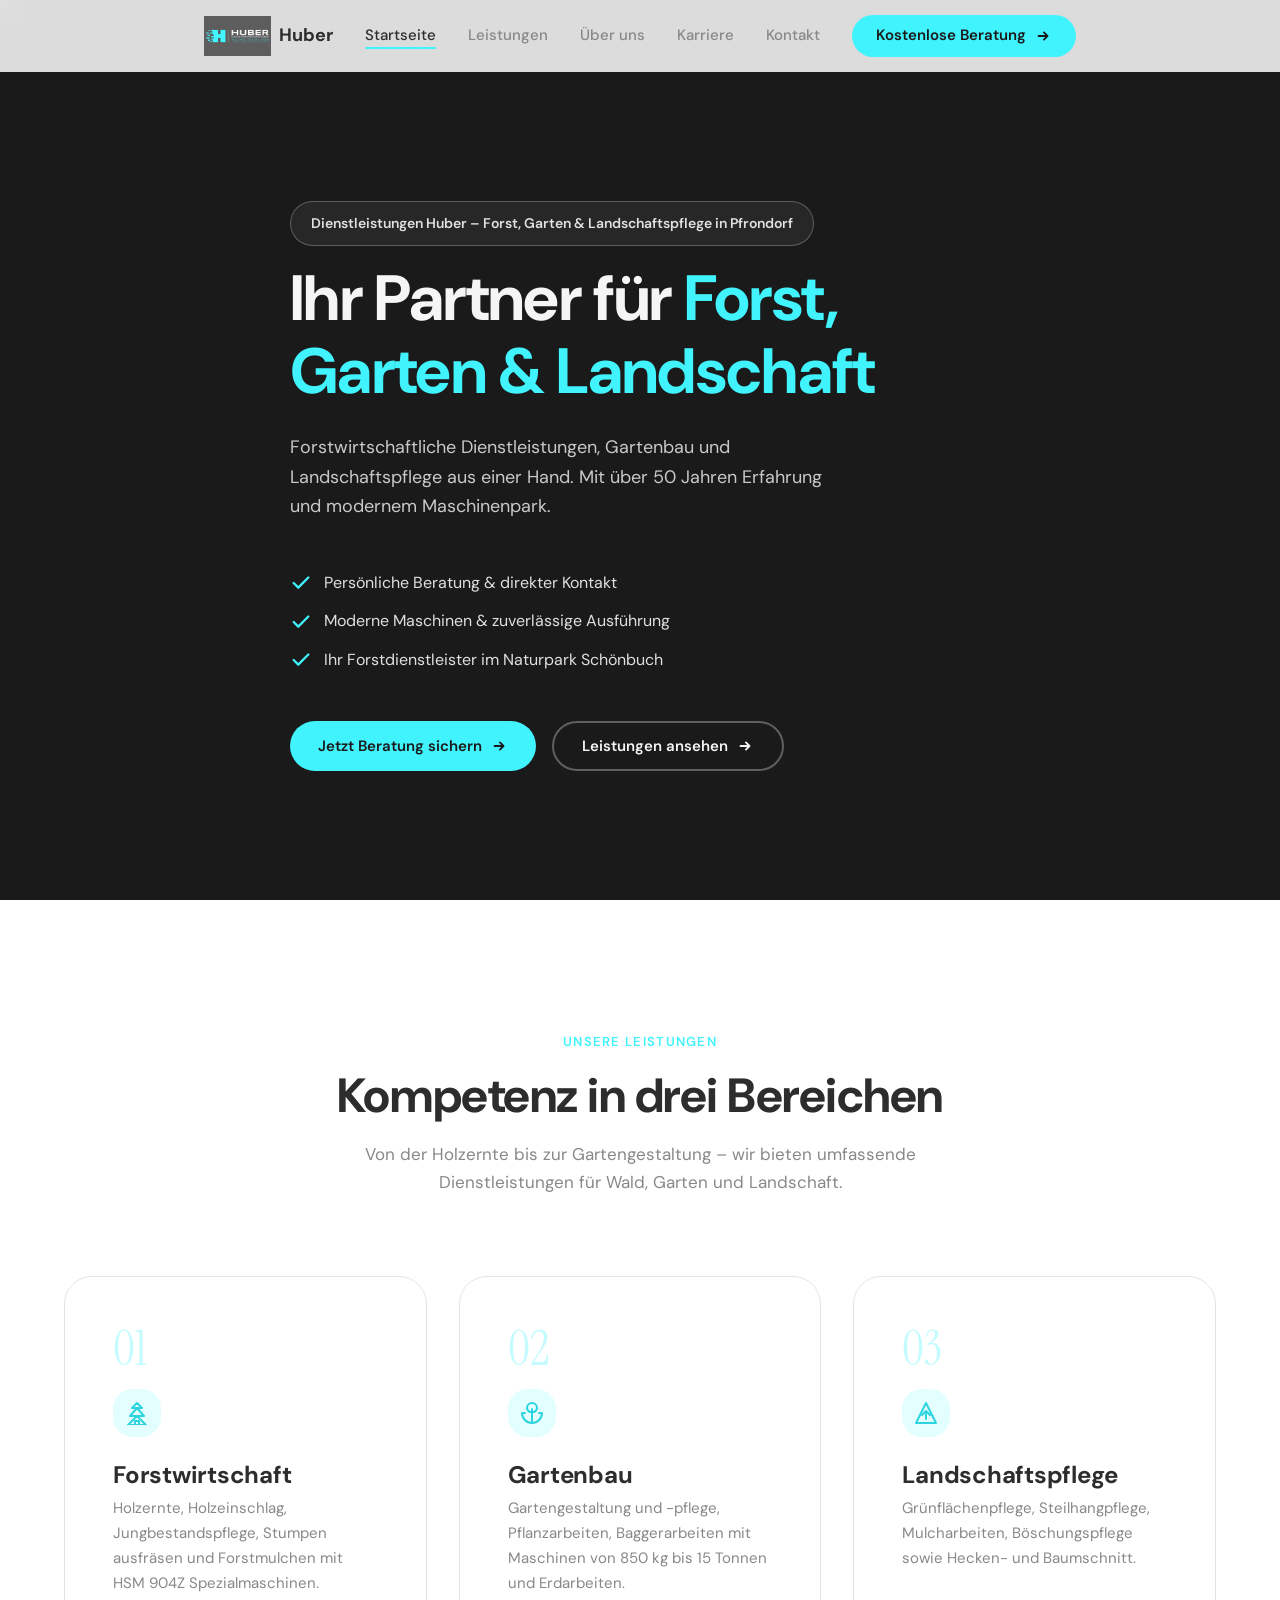
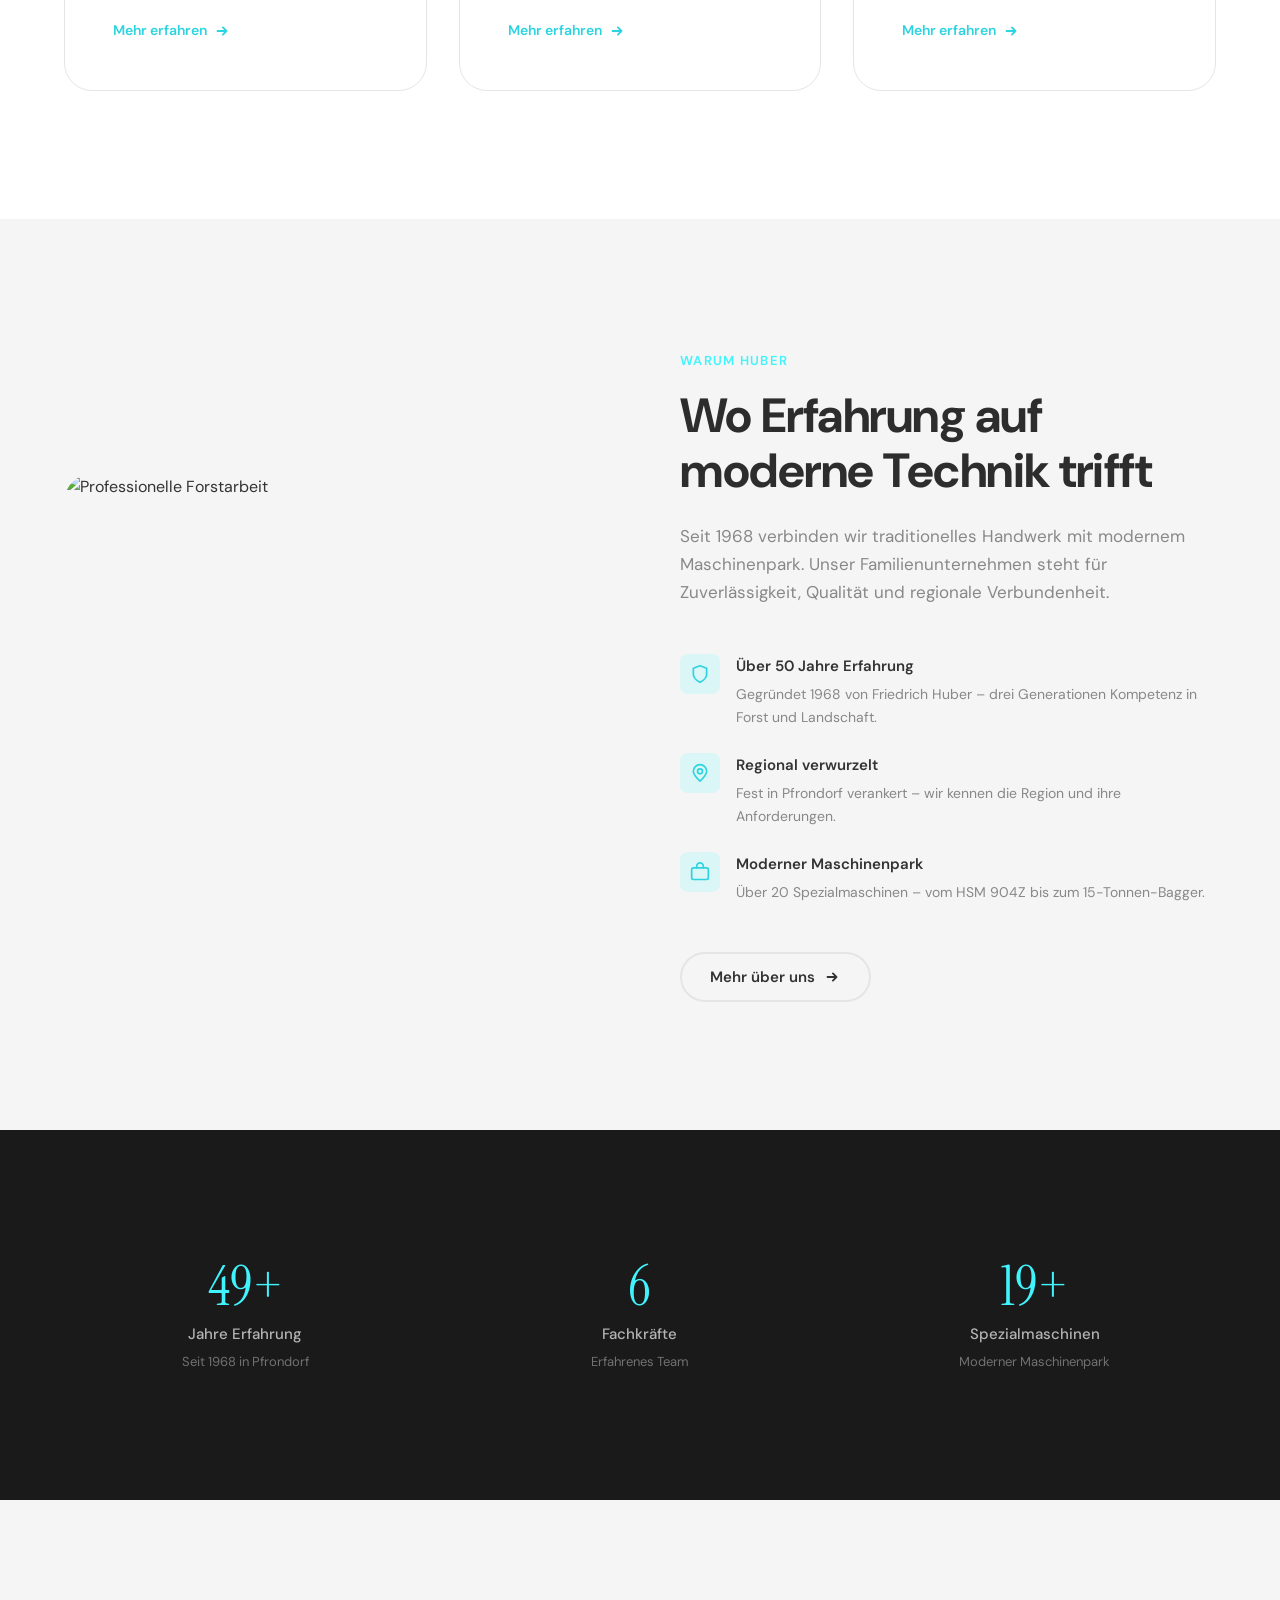
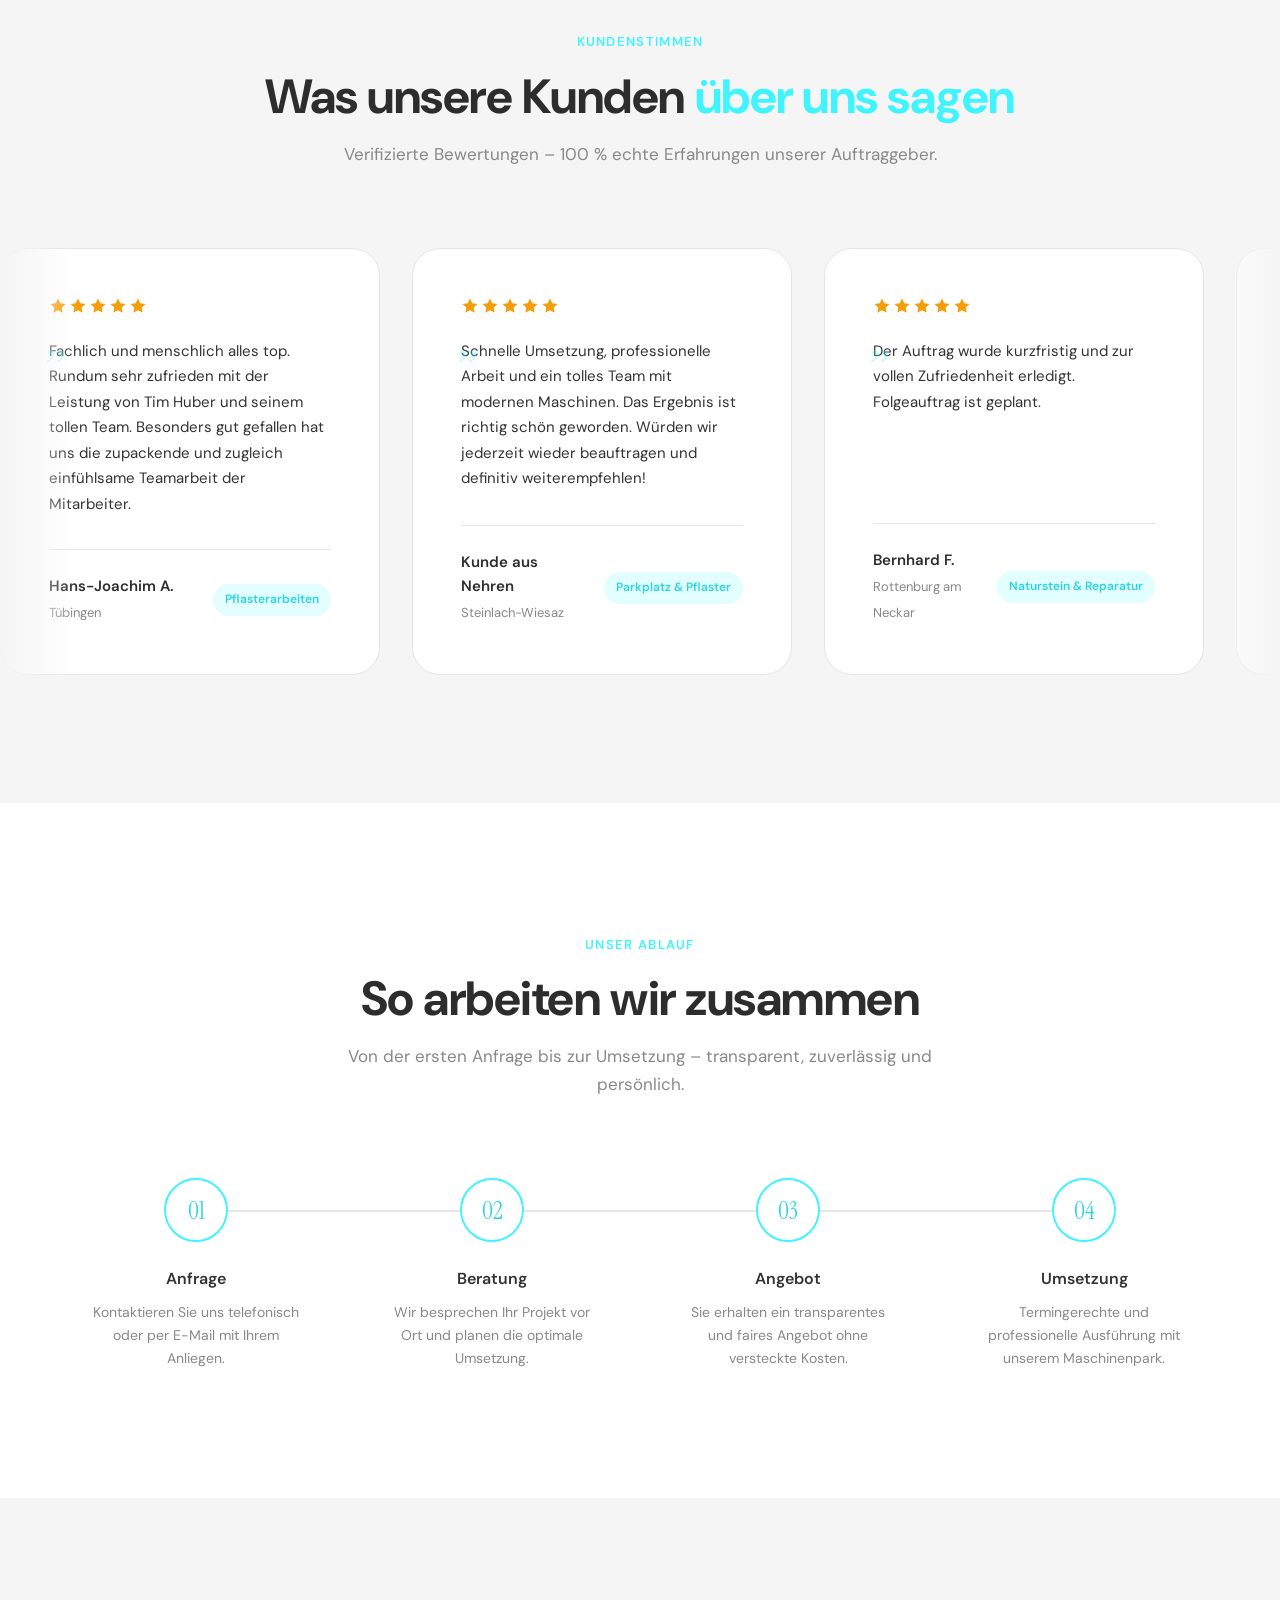
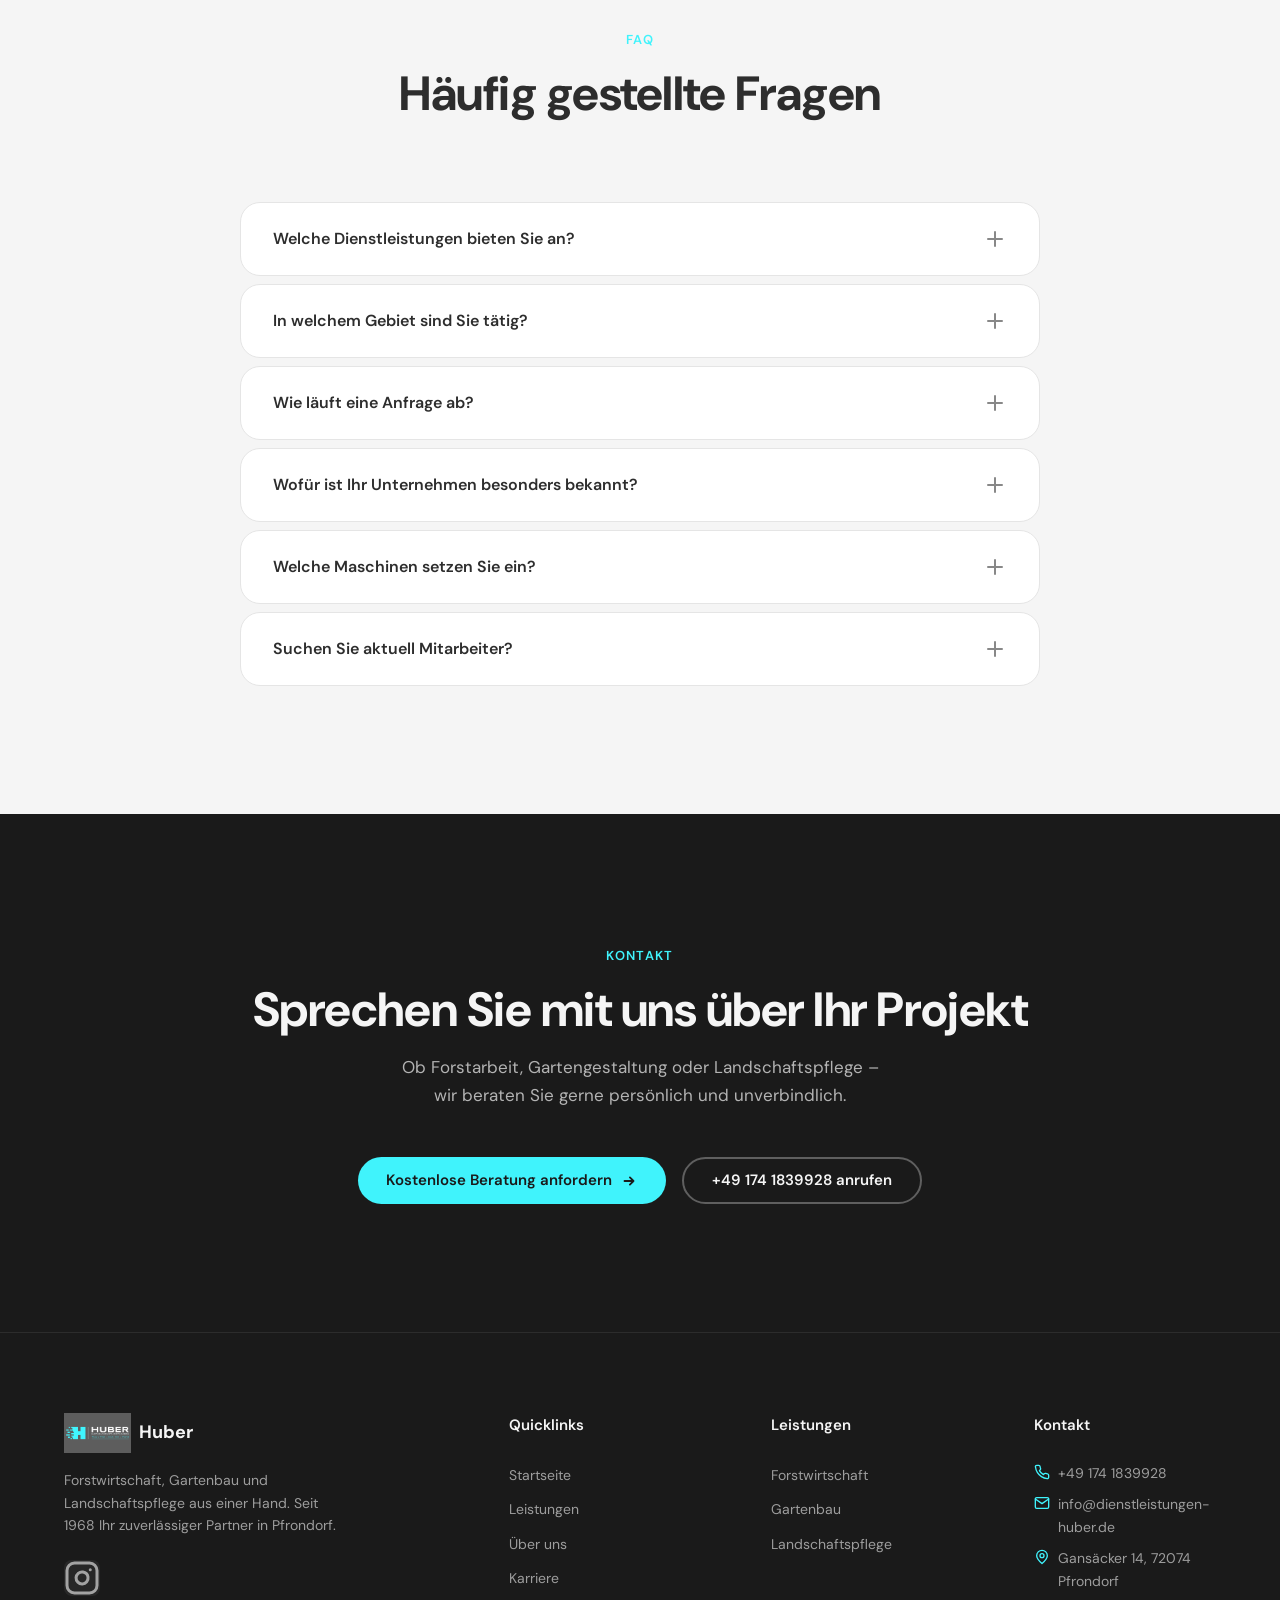
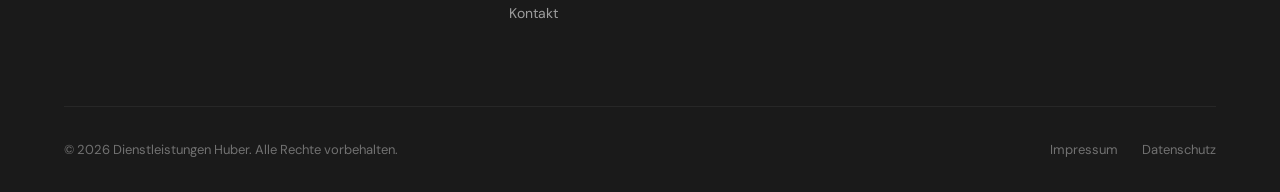
==== index.html @ 0c1611a6 "feat: complete Dienstleistungen Huber website Full website for forestry, gardening & landscaping com" ====
<!DOCTYPE html>
<html lang="de">
<head>
  <meta charset="UTF-8">
  <meta name="viewport" content="width=device-width, initial-scale=1.0">
  <title>Dienstleistungen Huber – Forst, Garten & Landschaftspflege seit 1968</title>
  <meta name="description" content="Ihr zuverlässiger Partner für forstwirtschaftliche Dienstleistungen, Gartenbau und Landschaftspflege in Pfrondorf. Über 50 Jahre Erfahrung, 20+ Maschinen, 7 Fachkräfte.">
  <meta property="og:title" content="Dienstleistungen Huber – Forst, Garten & Landschaft">
  <meta property="og:description" content="Forstwirtschaft, Gartenbau und Landschaftspflege aus einer Hand. Seit 1968 Ihr Partner in Pfrondorf.">
  <meta property="og:type" content="website">

  <!-- Fonts -->
  <link rel="preconnect" href="https://fonts.googleapis.com">
  <link rel="preconnect" href="https://fonts.gstatic.com" crossorigin>
  <link href="https://fonts.googleapis.com/css2?family=DM+Sans:ital,opsz,wght@0,9..40,400;0,9..40,500;0,9..40,600;0,9..40,700;1,9..40,400&family=Instrument+Serif:ital@0;1&display=swap" rel="stylesheet">

  <!-- Styles -->
  <link rel="stylesheet" href="css/style.css">
</head>
<body>

  <!-- ============================================
       NAVIGATION
       ============================================ -->
  <nav class="nav" id="nav">
    <div class="container nav__inner">
      <a href="index.html" class="nav__logo">
        <img src="images/logo.png" alt="Dienstleistungen Huber Logo">
        <span>Huber</span>
      </a>
      <ul class="nav__links" id="navLinks">
        <li><a href="index.html" class="active">Startseite</a></li>
        <li><a href="leistungen.html">Leistungen</a></li>
        <li><a href="ueber-uns.html">Über uns</a></li>
        <li><a href="karriere.html">Karriere</a></li>
        <li><a href="kontakt.html">Kontakt</a></li>
      </ul>
      <a href="kontakt.html" class="btn btn--primary nav__cta">
        Kostenlose Beratung
        <svg class="arrow-icon" viewBox="0 0 20 20" fill="none" stroke="currentColor" stroke-width="2" stroke-linecap="round" stroke-linejoin="round"><path d="M5 10h10M11 6l4 4-4 4"/></svg>
      </a>
      <button class="nav__hamburger" id="hamburger" aria-label="Menü öffnen">
        <span></span><span></span><span></span>
      </button>
    </div>
  </nav>

  <!-- ============================================
       HERO
       ============================================ -->
  <section class="hero">
    <div class="hero__bg">
      <img src="https://images.unsplash.com/photo-1605379399642-870262d3d051?w=1920&q=80" alt="Forstwirtschaft Maschinen im Einsatz">
    </div>
    <div class="hero__overlay"></div>
    <div class="container hero__inner">
      <span class="section-label">Dienstleistungen Huber – Forst, Garten & Landschaftspflege in Pfrondorf</span>
      <h1>Ihr Partner für <span class="accent-text">Forst, Garten &amp; Landschaft</span></h1>
      <p class="hero__subtitle">Forstwirtschaftliche Dienstleistungen, Gartenbau und Landschaftspflege aus einer Hand. Mit über 50 Jahren Erfahrung und modernem Maschinenpark.</p>

      <div class="hero__usps">
        <div class="hero__usp">
          <svg viewBox="0 0 24 24" fill="none" stroke="currentColor" stroke-width="2.5" stroke-linecap="round" stroke-linejoin="round"><path d="M20 6L9 17l-5-5"/></svg>
          <span>Persönliche Beratung & direkter Kontakt</span>
        </div>
        <div class="hero__usp">
          <svg viewBox="0 0 24 24" fill="none" stroke="currentColor" stroke-width="2.5" stroke-linecap="round" stroke-linejoin="round"><path d="M20 6L9 17l-5-5"/></svg>
          <span>Moderne Maschinen & zuverlässige Ausführung</span>
        </div>
        <div class="hero__usp">
          <svg viewBox="0 0 24 24" fill="none" stroke="currentColor" stroke-width="2.5" stroke-linecap="round" stroke-linejoin="round"><path d="M20 6L9 17l-5-5"/></svg>
          <span>Ihr Forstdienstleister im Naturpark Schönbuch</span>
        </div>
      </div>

      <div class="hero__ctas">
        <a href="kontakt.html" class="btn btn--primary">
          Jetzt Beratung sichern
          <svg class="arrow-icon" viewBox="0 0 20 20" fill="none" stroke="currentColor" stroke-width="2" stroke-linecap="round" stroke-linejoin="round"><path d="M5 10h10M11 6l4 4-4 4"/></svg>
        </a>
        <a href="leistungen.html" class="btn btn--outline-light">
          Leistungen ansehen
          <svg class="arrow-icon" viewBox="0 0 20 20" fill="none" stroke="currentColor" stroke-width="2" stroke-linecap="round" stroke-linejoin="round"><path d="M5 10h10M11 6l4 4-4 4"/></svg>
        </a>
      </div>
    </div>
  </section>

  <!-- ============================================
       LEISTUNGEN ÜBERSICHT
       ============================================ -->
  <section class="services" id="leistungen">
    <div class="container">
      <div class="services__header reveal">
        <span class="section-label">Unsere Leistungen</span>
        <h2>Kompetenz in drei Bereichen</h2>
        <p>Von der Holzernte bis zur Gartengestaltung – wir bieten umfassende Dienstleistungen für Wald, Garten und Landschaft.</p>
      </div>
      <div class="services__grid">

        <a href="leistungen.html#forstwirtschaft" class="service-card reveal reveal-delay-1">
          <span class="service-card__number">01</span>
          <div class="service-card__icon">
            <svg viewBox="0 0 24 24" fill="none" stroke="currentColor" stroke-width="2" stroke-linecap="round" stroke-linejoin="round"><path d="M12 2L7 7h10L12 2z"/><path d="M12 7L5 15h14L12 7z"/><path d="M12 15L3 24h18L12 15z"/><rect x="10" y="20" width="4" height="4"/></svg>
          </div>
          <h3>Forstwirtschaft</h3>
          <p>Holzernte, Holzeinschlag, Jungbestandspflege, Stumpen ausfräsen und Forstmulchen mit HSM 904Z Spezialmaschinen.</p>
          <span class="service-card__link">
            Mehr erfahren
            <svg class="arrow-icon" viewBox="0 0 20 20" fill="none" stroke="currentColor" stroke-width="2" stroke-linecap="round" stroke-linejoin="round"><path d="M5 10h10M11 6l4 4-4 4"/></svg>
          </span>
        </a>

        <a href="leistungen.html#gartenbau" class="service-card reveal reveal-delay-2">
          <span class="service-card__number">02</span>
          <div class="service-card__icon">
            <svg viewBox="0 0 24 24" fill="none" stroke="currentColor" stroke-width="2" stroke-linecap="round" stroke-linejoin="round"><path d="M12 22V8"/><path d="M5 12H2a10 10 0 0 0 20 0h-3"/><path d="M12 2a5 5 0 0 0-5 5c0 2 1 3 3 4h4c2-1 3-2 3-4a5 5 0 0 0-5-5z"/></svg>
          </div>
          <h3>Gartenbau</h3>
          <p>Gartengestaltung und -pflege, Pflanzarbeiten, Baggerarbeiten mit Maschinen von 850 kg bis 15 Tonnen und Erdarbeiten.</p>
          <span class="service-card__link">
            Mehr erfahren
            <svg class="arrow-icon" viewBox="0 0 20 20" fill="none" stroke="currentColor" stroke-width="2" stroke-linecap="round" stroke-linejoin="round"><path d="M5 10h10M11 6l4 4-4 4"/></svg>
          </span>
        </a>

        <a href="leistungen.html#landschaftspflege" class="service-card reveal reveal-delay-3">
          <span class="service-card__number">03</span>
          <div class="service-card__icon">
            <svg viewBox="0 0 24 24" fill="none" stroke="currentColor" stroke-width="2" stroke-linecap="round" stroke-linejoin="round"><path d="M2 22L12 2l10 20H2z"/><path d="M12 18v-6"/><path d="M8 14l4-4 4 4"/></svg>
          </div>
          <h3>Landschaftspflege</h3>
          <p>Grünflächenpflege, Steilhangpflege, Mulcharbeiten, Böschungspflege sowie Hecken- und Baumschnitt.</p>
          <span class="service-card__link">
            Mehr erfahren
            <svg class="arrow-icon" viewBox="0 0 20 20" fill="none" stroke="currentColor" stroke-width="2" stroke-linecap="round" stroke-linejoin="round"><path d="M5 10h10M11 6l4 4-4 4"/></svg>
          </span>
        </a>

      </div>
    </div>
  </section>

  <!-- ============================================
       WARUM HUBER
       ============================================ -->
  <section class="why-huber">
    <div class="container why-huber__inner">
      <div class="why-huber__image reveal">
        <img src="https://images.unsplash.com/photo-1558618666-fcd25c85f82e?w=800&q=80" alt="Professionelle Forstarbeit">
      </div>
      <div class="why-huber__content reveal reveal-delay-1">
        <span class="section-label">Warum Huber</span>
        <h2>Wo Erfahrung auf moderne Technik trifft</h2>
        <p>Seit 1968 verbinden wir traditionelles Handwerk mit modernem Maschinenpark. Unser Familienunternehmen steht für Zuverlässigkeit, Qualität und regionale Verbundenheit.</p>

        <div class="why-huber__usps">
          <div class="usp-item">
            <div class="usp-item__icon">
              <svg viewBox="0 0 24 24" fill="none" stroke="currentColor" stroke-width="2" stroke-linecap="round" stroke-linejoin="round"><path d="M12 22s8-4 8-10V5l-8-3-8 3v7c0 6 8 10 8 10z"/></svg>
            </div>
            <div>
              <h4>Über 50 Jahre Erfahrung</h4>
              <p>Gegründet 1968 von Friedrich Huber – drei Generationen Kompetenz in Forst und Landschaft.</p>
            </div>
          </div>
          <div class="usp-item">
            <div class="usp-item__icon">
              <svg viewBox="0 0 24 24" fill="none" stroke="currentColor" stroke-width="2" stroke-linecap="round" stroke-linejoin="round"><circle cx="12" cy="10" r="3"/><path d="M12 21.7C17.3 17 20 13 20 10a8 8 0 1 0-16 0c0 3 2.7 7 8 11.7z"/></svg>
            </div>
            <div>
              <h4>Regional verwurzelt</h4>
              <p>Fest in Pfrondorf verankert – wir kennen die Region und ihre Anforderungen.</p>
            </div>
          </div>
          <div class="usp-item">
            <div class="usp-item__icon">
              <svg viewBox="0 0 24 24" fill="none" stroke="currentColor" stroke-width="2" stroke-linecap="round" stroke-linejoin="round"><rect x="2" y="7" width="20" height="14" rx="2"/><path d="M16 7V5a4 4 0 0 0-8 0v2"/></svg>
            </div>
            <div>
              <h4>Moderner Maschinenpark</h4>
              <p>Über 20 Spezialmaschinen – vom HSM 904Z bis zum 15-Tonnen-Bagger.</p>
            </div>
          </div>
        </div>

        <a href="ueber-uns.html" class="btn btn--outline">
          Mehr über uns
          <svg class="arrow-icon" viewBox="0 0 20 20" fill="none" stroke="currentColor" stroke-width="2" stroke-linecap="round" stroke-linejoin="round"><path d="M5 10h10M11 6l4 4-4 4"/></svg>
        </a>
      </div>
    </div>
  </section>

  <!-- ============================================
       ZAHLEN & FAKTEN
       ============================================ -->
  <section class="stats">
    <div class="container stats__inner">
      <div class="stat reveal">
        <div class="stat__number"><span data-target="50">0</span>+</div>
        <div class="stat__label">Jahre Erfahrung</div>
        <div class="stat__sublabel">Seit 1968 in Pfrondorf</div>
      </div>
      <div class="stat reveal reveal-delay-1">
        <div class="stat__number"><span data-target="7">0</span></div>
        <div class="stat__label">Fachkräfte</div>
        <div class="stat__sublabel">Erfahrenes Team</div>
      </div>
      <div class="stat reveal reveal-delay-2">
        <div class="stat__number"><span data-target="20">0</span>+</div>
        <div class="stat__label">Spezialmaschinen</div>
        <div class="stat__sublabel">Moderner Maschinenpark</div>
      </div>
    </div>
  </section>

  <!-- ============================================
       KUNDENSTIMMEN
       ============================================ -->
  <section class="testimonials" id="kundenstimmen">
    <div class="container">
      <div class="testimonials__header reveal">
        <span class="section-label">Kundenstimmen</span>
        <h2>Was unsere Kunden <span class="accent-text">über uns sagen</span></h2>
        <p>Verifizierte Bewertungen – 100 % echte Erfahrungen unserer Auftraggeber.</p>
      </div>
    </div>

    <div class="testimonials__slider">
      <div class="testimonials__track">
        <!-- === Original 5 Karten === -->
        <div class="testimonial-card">
          <div class="testimonial-card__stars">
            <svg viewBox="0 0 24 24" fill="currentColor"><path d="M12 2l3.09 6.26L22 9.27l-5 4.87 1.18 6.88L12 17.77l-6.18 3.25L7 14.14 2 9.27l6.91-1.01L12 2z"/></svg>
            <svg viewBox="0 0 24 24" fill="currentColor"><path d="M12 2l3.09 6.26L22 9.27l-5 4.87 1.18 6.88L12 17.77l-6.18 3.25L7 14.14 2 9.27l6.91-1.01L12 2z"/></svg>
            <svg viewBox="0 0 24 24" fill="currentColor"><path d="M12 2l3.09 6.26L22 9.27l-5 4.87 1.18 6.88L12 17.77l-6.18 3.25L7 14.14 2 9.27l6.91-1.01L12 2z"/></svg>
            <svg viewBox="0 0 24 24" fill="currentColor"><path d="M12 2l3.09 6.26L22 9.27l-5 4.87 1.18 6.88L12 17.77l-6.18 3.25L7 14.14 2 9.27l6.91-1.01L12 2z"/></svg>
            <svg viewBox="0 0 24 24" fill="currentColor"><path d="M12 2l3.09 6.26L22 9.27l-5 4.87 1.18 6.88L12 17.77l-6.18 3.25L7 14.14 2 9.27l6.91-1.01L12 2z"/></svg>
          </div>
          <p class="testimonial-card__text">Fachlich und menschlich alles top. Rundum sehr zufrieden mit der Leistung von Tim Huber und seinem tollen Team. Besonders gut gefallen hat uns die zupackende und zugleich einfühlsame Teamarbeit der Mitarbeiter.</p>
          <div class="testimonial-card__footer">
            <div class="testimonial-card__author">
              <span class="testimonial-card__name">Hans-Joachim A.</span>
              <span class="testimonial-card__location">Tübingen</span>
            </div>
            <span class="testimonial-card__category">Pflasterarbeiten</span>
          </div>
        </div>

        <div class="testimonial-card">
          <div class="testimonial-card__stars">
            <svg viewBox="0 0 24 24" fill="currentColor"><path d="M12 2l3.09 6.26L22 9.27l-5 4.87 1.18 6.88L12 17.77l-6.18 3.25L7 14.14 2 9.27l6.91-1.01L12 2z"/></svg>
            <svg viewBox="0 0 24 24" fill="currentColor"><path d="M12 2l3.09 6.26L22 9.27l-5 4.87 1.18 6.88L12 17.77l-6.18 3.25L7 14.14 2 9.27l6.91-1.01L12 2z"/></svg>
            <svg viewBox="0 0 24 24" fill="currentColor"><path d="M12 2l3.09 6.26L22 9.27l-5 4.87 1.18 6.88L12 17.77l-6.18 3.25L7 14.14 2 9.27l6.91-1.01L12 2z"/></svg>
            <svg viewBox="0 0 24 24" fill="currentColor"><path d="M12 2l3.09 6.26L22 9.27l-5 4.87 1.18 6.88L12 17.77l-6.18 3.25L7 14.14 2 9.27l6.91-1.01L12 2z"/></svg>
            <svg viewBox="0 0 24 24" fill="currentColor"><path d="M12 2l3.09 6.26L22 9.27l-5 4.87 1.18 6.88L12 17.77l-6.18 3.25L7 14.14 2 9.27l6.91-1.01L12 2z"/></svg>
          </div>
          <p class="testimonial-card__text">Schnelle Umsetzung, professionelle Arbeit und ein tolles Team mit modernen Maschinen. Das Ergebnis ist richtig schön geworden. Würden wir jederzeit wieder beauftragen und definitiv weiterempfehlen!</p>
          <div class="testimonial-card__footer">
            <div class="testimonial-card__author">
              <span class="testimonial-card__name">Kunde aus Nehren</span>
              <span class="testimonial-card__location">Steinlach-Wiesaz</span>
            </div>
            <span class="testimonial-card__category">Parkplatz & Pflaster</span>
          </div>
        </div>

        <div class="testimonial-card">
          <div class="testimonial-card__stars">
            <svg viewBox="0 0 24 24" fill="currentColor"><path d="M12 2l3.09 6.26L22 9.27l-5 4.87 1.18 6.88L12 17.77l-6.18 3.25L7 14.14 2 9.27l6.91-1.01L12 2z"/></svg>
            <svg viewBox="0 0 24 24" fill="currentColor"><path d="M12 2l3.09 6.26L22 9.27l-5 4.87 1.18 6.88L12 17.77l-6.18 3.25L7 14.14 2 9.27l6.91-1.01L12 2z"/></svg>
            <svg viewBox="0 0 24 24" fill="currentColor"><path d="M12 2l3.09 6.26L22 9.27l-5 4.87 1.18 6.88L12 17.77l-6.18 3.25L7 14.14 2 9.27l6.91-1.01L12 2z"/></svg>
            <svg viewBox="0 0 24 24" fill="currentColor"><path d="M12 2l3.09 6.26L22 9.27l-5 4.87 1.18 6.88L12 17.77l-6.18 3.25L7 14.14 2 9.27l6.91-1.01L12 2z"/></svg>
            <svg viewBox="0 0 24 24" fill="currentColor"><path d="M12 2l3.09 6.26L22 9.27l-5 4.87 1.18 6.88L12 17.77l-6.18 3.25L7 14.14 2 9.27l6.91-1.01L12 2z"/></svg>
          </div>
          <p class="testimonial-card__text">Der Auftrag wurde kurzfristig und zur vollen Zufriedenheit erledigt. Folgeauftrag ist geplant.</p>
          <div class="testimonial-card__footer">
            <div class="testimonial-card__author">
              <span class="testimonial-card__name">Bernhard F.</span>
              <span class="testimonial-card__location">Rottenburg am Neckar</span>
            </div>
            <span class="testimonial-card__category">Naturstein & Reparatur</span>
          </div>
        </div>

        <div class="testimonial-card">
          <div class="testimonial-card__stars">
            <svg viewBox="0 0 24 24" fill="currentColor"><path d="M12 2l3.09 6.26L22 9.27l-5 4.87 1.18 6.88L12 17.77l-6.18 3.25L7 14.14 2 9.27l6.91-1.01L12 2z"/></svg>
            <svg viewBox="0 0 24 24" fill="currentColor"><path d="M12 2l3.09 6.26L22 9.27l-5 4.87 1.18 6.88L12 17.77l-6.18 3.25L7 14.14 2 9.27l6.91-1.01L12 2z"/></svg>
            <svg viewBox="0 0 24 24" fill="currentColor"><path d="M12 2l3.09 6.26L22 9.27l-5 4.87 1.18 6.88L12 17.77l-6.18 3.25L7 14.14 2 9.27l6.91-1.01L12 2z"/></svg>
            <svg viewBox="0 0 24 24" fill="currentColor"><path d="M12 2l3.09 6.26L22 9.27l-5 4.87 1.18 6.88L12 17.77l-6.18 3.25L7 14.14 2 9.27l6.91-1.01L12 2z"/></svg>
            <svg viewBox="0 0 24 24" fill="currentColor"><path d="M12 2l3.09 6.26L22 9.27l-5 4.87 1.18 6.88L12 17.77l-6.18 3.25L7 14.14 2 9.27l6.91-1.01L12 2z"/></svg>
          </div>
          <p class="testimonial-card__text">Die Arbeiten wurden sehr schnell, äußerst präzise und sauber ausgeführt. Preislich war die Firma Huber deutlich günstiger als die Konkurrenz. Ich kann die Firma Huber uneingeschränkt weiterempfehlen.</p>
          <div class="testimonial-card__footer">
            <div class="testimonial-card__author">
              <span class="testimonial-card__name">Bosko U.-P.</span>
              <span class="testimonial-card__location">Mössingen</span>
            </div>
            <span class="testimonial-card__category">Pflastern 170 m²</span>
          </div>
        </div>

        <div class="testimonial-card">
          <div class="testimonial-card__stars">
            <svg viewBox="0 0 24 24" fill="currentColor"><path d="M12 2l3.09 6.26L22 9.27l-5 4.87 1.18 6.88L12 17.77l-6.18 3.25L7 14.14 2 9.27l6.91-1.01L12 2z"/></svg>
            <svg viewBox="0 0 24 24" fill="currentColor"><path d="M12 2l3.09 6.26L22 9.27l-5 4.87 1.18 6.88L12 17.77l-6.18 3.25L7 14.14 2 9.27l6.91-1.01L12 2z"/></svg>
            <svg viewBox="0 0 24 24" fill="currentColor"><path d="M12 2l3.09 6.26L22 9.27l-5 4.87 1.18 6.88L12 17.77l-6.18 3.25L7 14.14 2 9.27l6.91-1.01L12 2z"/></svg>
            <svg viewBox="0 0 24 24" fill="currentColor"><path d="M12 2l3.09 6.26L22 9.27l-5 4.87 1.18 6.88L12 17.77l-6.18 3.25L7 14.14 2 9.27l6.91-1.01L12 2z"/></svg>
            <svg viewBox="0 0 24 24" fill="currentColor"><path d="M12 2l3.09 6.26L22 9.27l-5 4.87 1.18 6.88L12 17.77l-6.18 3.25L7 14.14 2 9.27l6.91-1.01L12 2z"/></svg>
          </div>
          <p class="testimonial-card__text">Perfekte, fachgerechte Ausführung der Baumaßnahme. Prompte Angebotserstellung und schnelle Erledigung. Unbedingt weiter zu empfehlen!</p>
          <div class="testimonial-card__footer">
            <div class="testimonial-card__author">
              <span class="testimonial-card__name">Dr. Thilo S.</span>
              <span class="testimonial-card__location">Tübingen</span>
            </div>
            <span class="testimonial-card__category">Erdarbeiten</span>
          </div>
        </div>

        <!-- === Duplikat für nahtlose Endlosschleife === -->
        <div class="testimonial-card" aria-hidden="true">
          <div class="testimonial-card__stars">
            <svg viewBox="0 0 24 24" fill="currentColor"><path d="M12 2l3.09 6.26L22 9.27l-5 4.87 1.18 6.88L12 17.77l-6.18 3.25L7 14.14 2 9.27l6.91-1.01L12 2z"/></svg>
            <svg viewBox="0 0 24 24" fill="currentColor"><path d="M12 2l3.09 6.26L22 9.27l-5 4.87 1.18 6.88L12 17.77l-6.18 3.25L7 14.14 2 9.27l6.91-1.01L12 2z"/></svg>
            <svg viewBox="0 0 24 24" fill="currentColor"><path d="M12 2l3.09 6.26L22 9.27l-5 4.87 1.18 6.88L12 17.77l-6.18 3.25L7 14.14 2 9.27l6.91-1.01L12 2z"/></svg>
            <svg viewBox="0 0 24 24" fill="currentColor"><path d="M12 2l3.09 6.26L22 9.27l-5 4.87 1.18 6.88L12 17.77l-6.18 3.25L7 14.14 2 9.27l6.91-1.01L12 2z"/></svg>
            <svg viewBox="0 0 24 24" fill="currentColor"><path d="M12 2l3.09 6.26L22 9.27l-5 4.87 1.18 6.88L12 17.77l-6.18 3.25L7 14.14 2 9.27l6.91-1.01L12 2z"/></svg>
          </div>
          <p class="testimonial-card__text">Fachlich und menschlich alles top. Rundum sehr zufrieden mit der Leistung von Tim Huber und seinem tollen Team. Besonders gut gefallen hat uns die zupackende und zugleich einfühlsame Teamarbeit der Mitarbeiter.</p>
          <div class="testimonial-card__footer">
            <div class="testimonial-card__author">
              <span class="testimonial-card__name">Hans-Joachim A.</span>
              <span class="testimonial-card__location">Tübingen</span>
            </div>
            <span class="testimonial-card__category">Pflasterarbeiten</span>
          </div>
        </div>

        <div class="testimonial-card" aria-hidden="true">
          <div class="testimonial-card__stars">
            <svg viewBox="0 0 24 24" fill="currentColor"><path d="M12 2l3.09 6.26L22 9.27l-5 4.87 1.18 6.88L12 17.77l-6.18 3.25L7 14.14 2 9.27l6.91-1.01L12 2z"/></svg>
            <svg viewBox="0 0 24 24" fill="currentColor"><path d="M12 2l3.09 6.26L22 9.27l-5 4.87 1.18 6.88L12 17.77l-6.18 3.25L7 14.14 2 9.27l6.91-1.01L12 2z"/></svg>
            <svg viewBox="0 0 24 24" fill="currentColor"><path d="M12 2l3.09 6.26L22 9.27l-5 4.87 1.18 6.88L12 17.77l-6.18 3.25L7 14.14 2 9.27l6.91-1.01L12 2z"/></svg>
            <svg viewBox="0 0 24 24" fill="currentColor"><path d="M12 2l3.09 6.26L22 9.27l-5 4.87 1.18 6.88L12 17.77l-6.18 3.25L7 14.14 2 9.27l6.91-1.01L12 2z"/></svg>
            <svg viewBox="0 0 24 24" fill="currentColor"><path d="M12 2l3.09 6.26L22 9.27l-5 4.87 1.18 6.88L12 17.77l-6.18 3.25L7 14.14 2 9.27l6.91-1.01L12 2z"/></svg>
          </div>
          <p class="testimonial-card__text">Schnelle Umsetzung, professionelle Arbeit und ein tolles Team mit modernen Maschinen. Das Ergebnis ist richtig schön geworden. Würden wir jederzeit wieder beauftragen und definitiv weiterempfehlen!</p>
          <div class="testimonial-card__footer">
            <div class="testimonial-card__author">
              <span class="testimonial-card__name">Kunde aus Nehren</span>
              <span class="testimonial-card__location">Steinlach-Wiesaz</span>
            </div>
            <span class="testimonial-card__category">Parkplatz & Pflaster</span>
          </div>
        </div>

        <div class="testimonial-card" aria-hidden="true">
          <div class="testimonial-card__stars">
            <svg viewBox="0 0 24 24" fill="currentColor"><path d="M12 2l3.09 6.26L22 9.27l-5 4.87 1.18 6.88L12 17.77l-6.18 3.25L7 14.14 2 9.27l6.91-1.01L12 2z"/></svg>
            <svg viewBox="0 0 24 24" fill="currentColor"><path d="M12 2l3.09 6.26L22 9.27l-5 4.87 1.18 6.88L12 17.77l-6.18 3.25L7 14.14 2 9.27l6.91-1.01L12 2z"/></svg>
            <svg viewBox="0 0 24 24" fill="currentColor"><path d="M12 2l3.09 6.26L22 9.27l-5 4.87 1.18 6.88L12 17.77l-6.18 3.25L7 14.14 2 9.27l6.91-1.01L12 2z"/></svg>
            <svg viewBox="0 0 24 24" fill="currentColor"><path d="M12 2l3.09 6.26L22 9.27l-5 4.87 1.18 6.88L12 17.77l-6.18 3.25L7 14.14 2 9.27l6.91-1.01L12 2z"/></svg>
            <svg viewBox="0 0 24 24" fill="currentColor"><path d="M12 2l3.09 6.26L22 9.27l-5 4.87 1.18 6.88L12 17.77l-6.18 3.25L7 14.14 2 9.27l6.91-1.01L12 2z"/></svg>
          </div>
          <p class="testimonial-card__text">Der Auftrag wurde kurzfristig und zur vollen Zufriedenheit erledigt. Folgeauftrag ist geplant.</p>
          <div class="testimonial-card__footer">
            <div class="testimonial-card__author">
              <span class="testimonial-card__name">Bernhard F.</span>
              <span class="testimonial-card__location">Rottenburg am Neckar</span>
            </div>
            <span class="testimonial-card__category">Naturstein & Reparatur</span>
          </div>
        </div>

        <div class="testimonial-card" aria-hidden="true">
          <div class="testimonial-card__stars">
            <svg viewBox="0 0 24 24" fill="currentColor"><path d="M12 2l3.09 6.26L22 9.27l-5 4.87 1.18 6.88L12 17.77l-6.18 3.25L7 14.14 2 9.27l6.91-1.01L12 2z"/></svg>
            <svg viewBox="0 0 24 24" fill="currentColor"><path d="M12 2l3.09 6.26L22 9.27l-5 4.87 1.18 6.88L12 17.77l-6.18 3.25L7 14.14 2 9.27l6.91-1.01L12 2z"/></svg>
            <svg viewBox="0 0 24 24" fill="currentColor"><path d="M12 2l3.09 6.26L22 9.27l-5 4.87 1.18 6.88L12 17.77l-6.18 3.25L7 14.14 2 9.27l6.91-1.01L12 2z"/></svg>
            <svg viewBox="0 0 24 24" fill="currentColor"><path d="M12 2l3.09 6.26L22 9.27l-5 4.87 1.18 6.88L12 17.77l-6.18 3.25L7 14.14 2 9.27l6.91-1.01L12 2z"/></svg>
            <svg viewBox="0 0 24 24" fill="currentColor"><path d="M12 2l3.09 6.26L22 9.27l-5 4.87 1.18 6.88L12 17.77l-6.18 3.25L7 14.14 2 9.27l6.91-1.01L12 2z"/></svg>
          </div>
          <p class="testimonial-card__text">Die Arbeiten wurden sehr schnell, äußerst präzise und sauber ausgeführt. Preislich war die Firma Huber deutlich günstiger als die Konkurrenz. Ich kann die Firma Huber uneingeschränkt weiterempfehlen.</p>
          <div class="testimonial-card__footer">
            <div class="testimonial-card__author">
              <span class="testimonial-card__name">Bosko U.-P.</span>
              <span class="testimonial-card__location">Mössingen</span>
            </div>
            <span class="testimonial-card__category">Pflastern 170 m²</span>
          </div>
        </div>

        <div class="testimonial-card" aria-hidden="true">
          <div class="testimonial-card__stars">
            <svg viewBox="0 0 24 24" fill="currentColor"><path d="M12 2l3.09 6.26L22 9.27l-5 4.87 1.18 6.88L12 17.77l-6.18 3.25L7 14.14 2 9.27l6.91-1.01L12 2z"/></svg>
            <svg viewBox="0 0 24 24" fill="currentColor"><path d="M12 2l3.09 6.26L22 9.27l-5 4.87 1.18 6.88L12 17.77l-6.18 3.25L7 14.14 2 9.27l6.91-1.01L12 2z"/></svg>
            <svg viewBox="0 0 24 24" fill="currentColor"><path d="M12 2l3.09 6.26L22 9.27l-5 4.87 1.18 6.88L12 17.77l-6.18 3.25L7 14.14 2 9.27l6.91-1.01L12 2z"/></svg>
            <svg viewBox="0 0 24 24" fill="currentColor"><path d="M12 2l3.09 6.26L22 9.27l-5 4.87 1.18 6.88L12 17.77l-6.18 3.25L7 14.14 2 9.27l6.91-1.01L12 2z"/></svg>
            <svg viewBox="0 0 24 24" fill="currentColor"><path d="M12 2l3.09 6.26L22 9.27l-5 4.87 1.18 6.88L12 17.77l-6.18 3.25L7 14.14 2 9.27l6.91-1.01L12 2z"/></svg>
          </div>
          <p class="testimonial-card__text">Perfekte, fachgerechte Ausführung der Baumaßnahme. Prompte Angebotserstellung und schnelle Erledigung. Unbedingt weiter zu empfehlen!</p>
          <div class="testimonial-card__footer">
            <div class="testimonial-card__author">
              <span class="testimonial-card__name">Dr. Thilo S.</span>
              <span class="testimonial-card__location">Tübingen</span>
            </div>
            <span class="testimonial-card__category">Erdarbeiten</span>
          </div>
        </div>
      </div>
    </div>
  </section>

  <!-- ============================================
       UNSER ABLAUF
       ============================================ -->
  <section class="process">
    <div class="container">
      <div class="process__header reveal">
        <span class="section-label">Unser Ablauf</span>
        <h2>So arbeiten wir zusammen</h2>
        <p>Von der ersten Anfrage bis zur Umsetzung – transparent, zuverlässig und persönlich.</p>
      </div>
      <div class="process__steps">
        <div class="process-step reveal">
          <div class="process-step__number">01</div>
          <h4>Anfrage</h4>
          <p>Kontaktieren Sie uns telefonisch oder per E-Mail mit Ihrem Anliegen.</p>
        </div>
        <div class="process-step reveal reveal-delay-1">
          <div class="process-step__number">02</div>
          <h4>Beratung</h4>
          <p>Wir besprechen Ihr Projekt vor Ort und planen die optimale Umsetzung.</p>
        </div>
        <div class="process-step reveal reveal-delay-2">
          <div class="process-step__number">03</div>
          <h4>Angebot</h4>
          <p>Sie erhalten ein transparentes und faires Angebot ohne versteckte Kosten.</p>
        </div>
        <div class="process-step reveal reveal-delay-3">
          <div class="process-step__number">04</div>
          <h4>Umsetzung</h4>
          <p>Termingerechte und professionelle Ausführung mit unserem Maschinenpark.</p>
        </div>
      </div>
    </div>
  </section>

  <!-- ============================================
       FAQ
       ============================================ -->
  <section class="faq" id="faq">
    <div class="container">
      <div class="faq__header reveal">
        <span class="section-label">FAQ</span>
        <h2>Häufig gestellte Fragen</h2>
      </div>
      <div class="faq__list">

        <div class="faq-item reveal">
          <button class="faq-item__question">
            Welche Dienstleistungen bieten Sie an?
            <span class="faq-icon">
              <svg viewBox="0 0 24 24" fill="none" stroke="currentColor" stroke-width="2" stroke-linecap="round" stroke-linejoin="round"><line x1="12" y1="5" x2="12" y2="19"/><line x1="5" y1="12" x2="19" y2="12"/></svg>
            </span>
          </button>
          <div class="faq-item__answer">
            <p>Wir bieten drei Hauptbereiche: Forstwirtschaftliche Dienstleistungen (Holzernte, Stumpen ausfräsen, Forstmulchen), Gartenbau (Gartengestaltung, Pflanzarbeiten, Baggerarbeiten) und Landschaftspflege (Grünflächenpflege, Steilhangpflege, Mulcharbeiten).</p>
          </div>
        </div>

        <div class="faq-item reveal reveal-delay-1">
          <button class="faq-item__question">
            In welchem Gebiet sind Sie tätig?
            <span class="faq-icon">
              <svg viewBox="0 0 24 24" fill="none" stroke="currentColor" stroke-width="2" stroke-linecap="round" stroke-linejoin="round"><line x1="12" y1="5" x2="12" y2="19"/><line x1="5" y1="12" x2="19" y2="12"/></svg>
            </span>
          </button>
          <div class="faq-item__answer">
            <p>Unser Firmensitz ist in Pfrondorf (72074). Wir sind regional in der Umgebung tätig und kommen für größere Projekte auch darüber hinaus zum Einsatz.</p>
          </div>
        </div>

        <div class="faq-item reveal reveal-delay-1">
          <button class="faq-item__question">
            Wie läuft eine Anfrage ab?
            <span class="faq-icon">
              <svg viewBox="0 0 24 24" fill="none" stroke="currentColor" stroke-width="2" stroke-linecap="round" stroke-linejoin="round"><line x1="12" y1="5" x2="12" y2="19"/><line x1="5" y1="12" x2="19" y2="12"/></svg>
            </span>
          </button>
          <div class="faq-item__answer">
            <p>Kontaktieren Sie uns telefonisch oder per E-Mail. Wir besprechen Ihr Projekt, besichtigen bei Bedarf die Gegebenheiten vor Ort und erstellen Ihnen ein transparentes Angebot.</p>
          </div>
        </div>

        <div class="faq-item reveal reveal-delay-2">
          <button class="faq-item__question">
            Wofür ist Ihr Unternehmen besonders bekannt?
            <span class="faq-icon">
              <svg viewBox="0 0 24 24" fill="none" stroke="currentColor" stroke-width="2" stroke-linecap="round" stroke-linejoin="round"><line x1="12" y1="5" x2="12" y2="19"/><line x1="5" y1="12" x2="19" y2="12"/></svg>
            </span>
          </button>
          <div class="faq-item__answer">
            <p>Wir sind besonders bekannt für unsere forstwirtschaftlichen Dienstleistungen und das professionelle Stumpen ausfräsen. Mit unseren HSM 904Z Forstspezialmaschinen können wir auch anspruchsvolle Projekte effizient umsetzen.</p>
          </div>
        </div>

        <div class="faq-item reveal reveal-delay-2">
          <button class="faq-item__question">
            Welche Maschinen setzen Sie ein?
            <span class="faq-icon">
              <svg viewBox="0 0 24 24" fill="none" stroke="currentColor" stroke-width="2" stroke-linecap="round" stroke-linejoin="round"><line x1="12" y1="5" x2="12" y2="19"/><line x1="5" y1="12" x2="19" y2="12"/></svg>
            </span>
          </button>
          <div class="faq-item__answer">
            <p>Unser Maschinenpark umfasst über 20 Spezialfahrzeuge: 4 Bagger (850 kg bis 15 t), 2 HSM 904Z Forstmaschinen, 2 Traktoren (Case IH 1455, Fendt 930 Vario), Radlader, Grader, Forstmulcher, Stumpenfräsen und vieles mehr.</p>
          </div>
        </div>

        <div class="faq-item reveal reveal-delay-3">
          <button class="faq-item__question">
            Suchen Sie aktuell Mitarbeiter?
            <span class="faq-icon">
              <svg viewBox="0 0 24 24" fill="none" stroke="currentColor" stroke-width="2" stroke-linecap="round" stroke-linejoin="round"><line x1="12" y1="5" x2="12" y2="19"/><line x1="5" y1="12" x2="19" y2="12"/></svg>
            </span>
          </button>
          <div class="faq-item__answer">
            <p>Ja! Wir suchen aktuell einen Garten- und Landschaftsbauer sowie einen Forstwirt (jeweils Vollzeit). Wir bieten überdurchschnittliches Gehalt, Weiterbildungsmöglichkeiten und flache Hierarchien. Mehr dazu auf unserer <a href="karriere.html" style="color: var(--accent-dark); font-weight: 600;">Karriere-Seite</a>.</p>
          </div>
        </div>

      </div>
    </div>
  </section>

  <!-- ============================================
       CTA SECTION
       ============================================ -->
  <section class="cta-section">
    <div class="container reveal">
      <span class="section-label" style="color: var(--accent);">Kontakt</span>
      <h2>Sprechen Sie mit uns über Ihr Projekt</h2>
      <p>Ob Forstarbeit, Gartengestaltung oder Landschaftspflege – wir beraten Sie gerne persönlich und unverbindlich.</p>
      <div class="cta-section__buttons">
        <a href="kontakt.html" class="btn btn--primary">
          Kostenlose Beratung anfordern
          <svg class="arrow-icon" viewBox="0 0 20 20" fill="none" stroke="currentColor" stroke-width="2" stroke-linecap="round" stroke-linejoin="round"><path d="M5 10h10M11 6l4 4-4 4"/></svg>
        </a>
        <a href="tel:+491741839928" class="btn btn--outline-light">
          +49 174 1839928 anrufen
        </a>
      </div>
    </div>
  </section>

  <!-- ============================================
       FOOTER
       ============================================ -->
  <footer class="footer">
    <div class="container">
      <div class="footer__inner">

        <div class="footer__brand">
          <a href="index.html" class="nav__logo">
            <img src="images/logo.png" alt="Dienstleistungen Huber Logo">
            <span>Huber</span>
          </a>
          <p>Forstwirtschaft, Gartenbau und Landschaftspflege aus einer Hand. Seit 1968 Ihr zuverlässiger Partner in Pfrondorf.</p>
          <div class="footer__social">
            <a href="https://www.instagram.com/huber_naturdienstleistungen" target="_blank" rel="noopener" aria-label="Instagram">
              <svg viewBox="0 0 24 24" fill="none" stroke="currentColor" stroke-width="2" stroke-linecap="round" stroke-linejoin="round"><rect x="2" y="2" width="20" height="20" rx="5"/><path d="M16 11.37A4 4 0 1 1 12.63 8 4 4 0 0 1 16 11.37z"/><line x1="17.5" y1="6.5" x2="17.51" y2="6.5"/></svg>
            </a>
          </div>
        </div>

        <div class="footer__col">
          <h4>Quicklinks</h4>
          <ul>
            <li><a href="index.html">Startseite</a></li>
            <li><a href="leistungen.html">Leistungen</a></li>
            <li><a href="ueber-uns.html">Über uns</a></li>
            <li><a href="karriere.html">Karriere</a></li>
            <li><a href="kontakt.html">Kontakt</a></li>
          </ul>
        </div>

        <div class="footer__col">
          <h4>Leistungen</h4>
          <ul>
            <li><a href="leistungen.html#forstwirtschaft">Forstwirtschaft</a></li>
            <li><a href="leistungen.html#gartenbau">Gartenbau</a></li>
            <li><a href="leistungen.html#landschaftspflege">Landschaftspflege</a></li>
          </ul>
        </div>

        <div class="footer__col">
          <h4>Kontakt</h4>
          <div class="footer__contact-item">
            <svg viewBox="0 0 24 24" fill="none" stroke="currentColor" stroke-width="2" stroke-linecap="round" stroke-linejoin="round"><path d="M22 16.92v3a2 2 0 0 1-2.18 2 19.79 19.79 0 0 1-8.63-3.07 19.5 19.5 0 0 1-6-6 19.79 19.79 0 0 1-3.07-8.67A2 2 0 0 1 4.11 2h3a2 2 0 0 1 2 1.72c.127.96.361 1.903.7 2.81a2 2 0 0 1-.45 2.11L8.09 9.91a16 16 0 0 0 6 6l1.27-1.27a2 2 0 0 1 2.11-.45c.907.339 1.85.573 2.81.7A2 2 0 0 1 22 16.92z"/></svg>
            <a href="tel:+491741839928">+49 174 1839928</a>
          </div>
          <div class="footer__contact-item">
            <svg viewBox="0 0 24 24" fill="none" stroke="currentColor" stroke-width="2" stroke-linecap="round" stroke-linejoin="round"><path d="M4 4h16c1.1 0 2 .9 2 2v12c0 1.1-.9 2-2 2H4c-1.1 0-2-.9-2-2V6c0-1.1.9-2 2-2z"/><polyline points="22,6 12,13 2,6"/></svg>
            <a href="mailto:info@dienstleistungen-huber.de">info@dienstleistungen-huber.de</a>
          </div>
          <div class="footer__contact-item">
            <svg viewBox="0 0 24 24" fill="none" stroke="currentColor" stroke-width="2" stroke-linecap="round" stroke-linejoin="round"><circle cx="12" cy="10" r="3"/><path d="M12 21.7C17.3 17 20 13 20 10a8 8 0 1 0-16 0c0 3 2.7 7 8 11.7z"/></svg>
            <span>Gansäcker 14, 72074 Pfrondorf</span>
          </div>
        </div>

      </div>

      <div class="footer__bottom">
        <p>&copy; 2026 Dienstleistungen Huber. Alle Rechte vorbehalten.</p>
        <div class="footer__legal">
          <a href="impressum.html">Impressum</a>
          <a href="datenschutz.html">Datenschutz</a>
        </div>
      </div>
    </div>
  </footer>

  <!-- Scripts -->
  <script src="js/main.js"></script>
</body>
</html>
---- css/style.css ----
/* ============================================
   DIENSTLEISTUNGEN HUBER – Website
   Design: Modern-Professionell
   Farben: Grau (#5d5d5d) + Cyan (#40f3fc)
   ============================================ */

/* === RESET === */
*, *::before, *::after { box-sizing: border-box; margin: 0; padding: 0; }
html { scroll-behavior: smooth; scroll-padding-top: 80px; font-size: 16px; }
body {
  font-family: 'DM Sans', -apple-system, BlinkMacSystemFont, sans-serif;
  color: var(--text);
  background: var(--bg);
  line-height: 1.65;
  -webkit-font-smoothing: antialiased;
  -moz-osx-font-smoothing: grayscale;
  overflow-x: hidden;
}
img { max-width: 100%; display: block; }
a { text-decoration: none; color: inherit; }
ul { list-style: none; }
button { border: none; cursor: pointer; font-family: inherit; background: none; }

/* === DESIGN TOKENS === */
:root {
  /* Brand Colors */
  --primary: #5d5d5d;
  --primary-dark: #404040;
  --primary-light: #7a7a7a;
  --accent: #40f3fc;
  --accent-dark: #2dd4e0;
  --accent-light: #6df5fd;
  --accent-glow: rgba(64, 243, 252, 0.15);
  --accent-glow-strong: rgba(64, 243, 252, 0.3);

  /* Backgrounds */
  --bg: #FFFFFF;
  --bg-alt: #F5F5F5;
  --bg-dark: #1A1A1A;
  --bg-dark-lighter: #2D2D2D;

  /* Text */
  --text: #333333;
  --text-light: #F5F5F5;
  --text-muted: #888888;
  --text-heading: #2D2D2D;

  /* Borders & Effects */
  --border: #E5E5E5;
  --border-light: rgba(255,255,255,0.1);
  --glass: rgba(255, 255, 255, 0.8);
  --glass-border: rgba(255, 255, 255, 0.3);

  /* Shadows */
  --shadow-sm: 0 1px 3px rgba(0,0,0,0.06);
  --shadow-md: 0 4px 20px rgba(0,0,0,0.08);
  --shadow-lg: 0 12px 40px rgba(0,0,0,0.1);
  --shadow-xl: 0 20px 60px rgba(0,0,0,0.14);
  --shadow-accent: 0 8px 30px rgba(64, 243, 252, 0.25);

  /* Typography */
  --font-display: 'Instrument Serif', Georgia, serif;
  --font-body: 'DM Sans', -apple-system, sans-serif;

  /* Spacing */
  --space-2xs: 0.25rem;
  --space-xs: 0.5rem;
  --space-sm: 1rem;
  --space-md: 1.5rem;
  --space-lg: 2rem;
  --space-xl: 3rem;
  --space-2xl: 5rem;
  --space-3xl: 8rem;

  /* Layout */
  --container: 1200px;
  --container-narrow: 800px;
  --container-pad: 1.5rem;
  --nav-height: 72px;

  /* Radius */
  --radius-sm: 8px;
  --radius-md: 12px;
  --radius-lg: 20px;
  --radius-xl: 28px;
  --radius-full: 9999px;

  /* Transition */
  --ease: cubic-bezier(0.4, 0, 0.2, 1);
  --ease-out: cubic-bezier(0, 0, 0.2, 1);
  --ease-spring: cubic-bezier(0.34, 1.56, 0.64, 1);
  --duration: 0.3s;
  --duration-slow: 0.6s;
  --duration-slower: 1s;
}

/* === TYPOGRAPHY === */
h1, h2, h3 {
  font-family: var(--font-body);
  font-weight: 700;
  line-height: 1.15;
  color: var(--text-heading);
  letter-spacing: -0.01em;
}
h1 { font-size: clamp(2.5rem, 6vw, 4rem); }
h2 { font-size: clamp(2rem, 4.5vw, 3rem); }
h3 { font-size: clamp(1.25rem, 2.5vw, 1.5rem); }
p { font-size: 1.0625rem; }

.accent-text { color: var(--accent); }

/* === LAYOUT === */
.container {
  max-width: var(--container);
  margin: 0 auto;
  padding: 0 var(--container-pad);
}
.container--narrow {
  max-width: var(--container-narrow);
  margin: 0 auto;
  padding: 0 var(--container-pad);
}

/* === BUTTONS === */
.btn {
  display: inline-flex;
  align-items: center;
  gap: 0.5rem;
  padding: 0.875rem 1.75rem;
  font-family: var(--font-body);
  font-weight: 600;
  font-size: 0.9375rem;
  border-radius: var(--radius-full);
  transition: all var(--duration) var(--ease);
  cursor: pointer;
  border: none;
  line-height: 1;
}
.btn--primary {
  background: var(--accent);
  color: var(--bg-dark);
}
.btn--primary:hover {
  background: var(--accent-dark);
  transform: translateY(-2px);
  box-shadow: var(--shadow-accent);
}
.btn--outline {
  background: transparent;
  color: var(--text);
  border: 2px solid var(--border);
}
.btn--outline:hover {
  border-color: var(--accent);
  color: var(--accent);
  transform: translateY(-2px);
}
.btn--outline-light {
  background: transparent;
  color: var(--text-light);
  border: 2px solid rgba(255,255,255,0.3);
}
.btn--outline-light:hover {
  border-color: var(--accent);
  color: var(--accent);
  transform: translateY(-2px);
}
.btn .arrow-icon {
  width: 18px;
  height: 18px;
  transition: transform var(--duration) var(--ease);
}
.btn:hover .arrow-icon {
  transform: translateX(3px);
}

/* === SECTION LABEL === */
.section-label {
  display: inline-block;
  font-family: var(--font-body);
  font-size: 0.8125rem;
  font-weight: 600;
  text-transform: uppercase;
  letter-spacing: 0.1em;
  color: var(--accent);
  margin-bottom: var(--space-sm);
}

/* === ARROW ICON (reusable SVG) === */
.arrow-icon {
  width: 18px;
  height: 18px;
  flex-shrink: 0;
}

/* ============================================
   NAVIGATION
   ============================================ */
.nav {
  position: fixed;
  top: 0;
  left: 0;
  right: 0;
  z-index: 1000;
  height: var(--nav-height);
  display: flex;
  align-items: center;
  background: rgba(255, 255, 255, 0.85);
  backdrop-filter: blur(12px);
  -webkit-backdrop-filter: blur(12px);
  border-bottom: 1px solid transparent;
  transition: all var(--duration) var(--ease);
}
.nav--scrolled {
  background: rgba(255, 255, 255, 0.95);
  border-bottom-color: var(--border);
  box-shadow: var(--shadow-sm);
}
.nav__inner {
  display: flex;
  align-items: center;
  justify-content: space-between;
  gap: var(--space-lg);
}
.nav__logo {
  display: flex;
  align-items: center;
  gap: 0.5rem;
  font-family: var(--font-body);
  font-weight: 700;
  font-size: 1.125rem;
  color: var(--text-heading);
  flex-shrink: 0;
}
.nav__logo img {
  height: 40px;
  width: auto;
}
.nav__links {
  display: flex;
  align-items: center;
  gap: var(--space-lg);
}
.nav__links a {
  font-size: 0.9375rem;
  font-weight: 500;
  color: var(--text-muted);
  transition: color var(--duration) var(--ease);
  position: relative;
}
.nav__links a:hover,
.nav__links a.active {
  color: var(--text-heading);
}
.nav__links a.active::after {
  content: '';
  position: absolute;
  bottom: -4px;
  left: 0;
  right: 0;
  height: 2px;
  background: var(--accent);
  border-radius: 1px;
}
.nav__cta {
  padding: 0.75rem 1.5rem;
  font-size: 0.9375rem;
  border-radius: var(--radius-full);
}
.nav__hamburger {
  display: none;
  flex-direction: column;
  gap: 5px;
  padding: 4px;
}
.nav__hamburger span {
  display: block;
  width: 24px;
  height: 2px;
  background: var(--text-heading);
  border-radius: 2px;
  transition: all var(--duration) var(--ease);
}
.nav__hamburger.active span:nth-child(1) {
  transform: rotate(45deg) translate(5px, 5px);
}
.nav__hamburger.active span:nth-child(2) {
  opacity: 0;
}
.nav__hamburger.active span:nth-child(3) {
  transform: rotate(-45deg) translate(5px, -5px);
}

/* ============================================
   HERO
   ============================================ */
.hero {
  position: relative;
  min-height: 100vh;
  display: flex;
  align-items: center;
  background: var(--bg-dark);
  overflow: hidden;
  padding-top: var(--nav-height);
}
.hero__bg {
  position: absolute;
  inset: 0;
  z-index: 1;
}
.hero__bg img {
  width: 100%;
  height: 100%;
  object-fit: cover;
  opacity: 0.7;
}
.hero__overlay {
  position: absolute;
  inset: 0;
  background: linear-gradient(90deg, rgba(26,26,26,0.92) 0%, rgba(26,26,26,0.7) 35%, rgba(26,26,26,0.2) 70%, transparent 100%);
  z-index: 2;
}
.hero__inner {
  position: relative;
  z-index: 3;
  padding: var(--space-3xl) 0;
  max-width: 700px;
}
.hero h1 {
  color: var(--text-light);
  margin-bottom: var(--space-md);
}
.hero h1 .accent-text {
  color: var(--accent);
}
.hero__subtitle {
  font-size: 1.125rem;
  color: rgba(245,245,245,0.8);
  margin-bottom: var(--space-xl);
  max-width: 550px;
}
.hero .section-label {
  display: inline-block;
  padding: 0.625rem 1.25rem;
  border: 1px solid rgba(255,255,255,0.25);
  border-radius: var(--radius-full);
  background: rgba(255,255,255,0.06);
  color: rgba(245,245,245,0.9);
  font-size: 0.875rem;
  text-transform: none;
  letter-spacing: 0;
}
.hero__usps {
  display: flex;
  flex-direction: column;
  gap: 0.75rem;
  margin-bottom: var(--space-xl);
}
.hero__usp {
  display: flex;
  align-items: center;
  gap: 0.75rem;
  font-size: 1rem;
  color: rgba(245,245,245,0.9);
}
.hero__usp svg {
  width: 22px;
  height: 22px;
  color: var(--accent);
  flex-shrink: 0;
}
.hero__ctas {
  display: flex;
  flex-wrap: wrap;
  gap: var(--space-sm);
}

/* ============================================
   SERVICES OVERVIEW
   ============================================ */
.services {
  padding: var(--space-3xl) 0;
}
.services__header {
  text-align: center;
  margin-bottom: var(--space-2xl);
}
.services__header p {
  color: var(--text-muted);
  max-width: 600px;
  margin: var(--space-sm) auto 0;
}
.services__grid {
  display: grid;
  grid-template-columns: repeat(3, 1fr);
  gap: var(--space-lg);
}
.service-card {
  position: relative;
  padding: var(--space-xl);
  background: var(--bg);
  border: 1px solid var(--border);
  border-radius: var(--radius-xl);
  transition: all var(--duration) var(--ease);
  display: flex;
  flex-direction: column;
}
.service-card:hover {
  transform: translateY(-4px);
  box-shadow: var(--shadow-lg);
  border-color: var(--accent);
}
.service-card__number {
  font-family: var(--font-display);
  font-size: 3rem;
  color: var(--accent);
  opacity: 0.3;
  line-height: 1;
  margin-bottom: var(--space-sm);
}
.service-card__icon {
  width: 48px;
  height: 48px;
  display: flex;
  align-items: center;
  justify-content: center;
  background: var(--accent-glow);
  border-radius: var(--radius-lg);
  margin-bottom: var(--space-md);
  color: var(--accent-dark);
}
.service-card__icon svg {
  width: 24px;
  height: 24px;
}
.service-card h3 {
  margin-bottom: var(--space-xs);
}
.service-card p {
  color: var(--text-muted);
  font-size: 0.9375rem;
  margin-bottom: var(--space-md);
  flex-grow: 1;
}
.service-card__link {
  display: inline-flex;
  align-items: center;
  gap: 0.375rem;
  font-weight: 600;
  font-size: 0.875rem;
  color: var(--accent-dark);
  transition: gap var(--duration) var(--ease);
}
.service-card__link:hover {
  gap: 0.625rem;
}

/* ============================================
   WHY HUBER
   ============================================ */
.why-huber {
  padding: var(--space-3xl) 0;
  background: var(--bg-alt);
}
.why-huber__inner {
  display: grid;
  grid-template-columns: 1fr 1fr;
  gap: var(--space-2xl);
  align-items: center;
}
.why-huber__image {
  border-radius: var(--radius-xl);
  overflow: hidden;
  aspect-ratio: 4/3;
}
.why-huber__image img {
  width: 100%;
  height: 100%;
  object-fit: cover;
}
.why-huber__content h2 {
  margin-bottom: var(--space-md);
}
.why-huber__content > p {
  color: var(--text-muted);
  margin-bottom: var(--space-xl);
}
.why-huber__usps {
  display: flex;
  flex-direction: column;
  gap: var(--space-md);
  margin-bottom: var(--space-xl);
}
.usp-item {
  display: flex;
  align-items: flex-start;
  gap: var(--space-sm);
}
.usp-item__icon {
  width: 40px;
  height: 40px;
  display: flex;
  align-items: center;
  justify-content: center;
  background: var(--accent-glow);
  border-radius: var(--radius-sm);
  flex-shrink: 0;
  color: var(--accent-dark);
}
.usp-item__icon svg {
  width: 20px;
  height: 20px;
}
.usp-item h4 {
  font-family: var(--font-body);
  font-weight: 600;
  font-size: 0.9375rem;
  margin-bottom: 0.25rem;
}
.usp-item p {
  font-size: 0.875rem;
  color: var(--text-muted);
}

/* ============================================
   STATS / ZAHLEN & FAKTEN
   ============================================ */
.stats {
  padding: var(--space-2xl) 0;
  background: var(--bg-dark);
}
.stats__inner {
  display: grid;
  grid-template-columns: repeat(3, 1fr);
  gap: var(--space-lg);
  text-align: center;
}
.stat {
  padding: var(--space-xl);
}
.stat__number {
  font-family: var(--font-display);
  font-size: clamp(2.5rem, 5vw, 3.5rem);
  color: var(--accent);
  line-height: 1;
  margin-bottom: var(--space-xs);
}
.stat__label {
  font-size: 0.9375rem;
  color: rgba(245,245,245,0.7);
  font-weight: 500;
}
.stat__sublabel {
  font-size: 0.8125rem;
  color: rgba(245,245,245,0.4);
  margin-top: 0.25rem;
}

/* ============================================
   TESTIMONIALS / KUNDENSTIMMEN
   ============================================ */
.testimonials {
  padding: var(--space-3xl) 0;
  background: var(--bg-alt);
}
.testimonials__header {
  text-align: center;
  margin-bottom: var(--space-2xl);
}
.testimonials__header p {
  color: var(--text-muted);
  max-width: 600px;
  margin: var(--space-sm) auto 0;
}
/* Slider */
.testimonials__slider {
  overflow: hidden;
  width: 100%;
  mask-image: linear-gradient(90deg, transparent 0%, #000 6%, #000 94%, transparent 100%);
  -webkit-mask-image: linear-gradient(90deg, transparent 0%, #000 6%, #000 94%, transparent 100%);
}
.testimonials__track {
  display: flex;
  gap: var(--space-lg);
  animation: testimonial-scroll 40s linear infinite;
  width: max-content;
}
.testimonials__track:hover {
  animation-play-state: paused;
}
@keyframes testimonial-scroll {
  0% { transform: translateX(0); }
  100% { transform: translateX(calc(-50% - var(--space-lg) / 2)); }
}
.testimonial-card {
  background: var(--bg);
  border: 1px solid var(--border);
  border-radius: var(--radius-xl);
  padding: var(--space-xl);
  display: flex;
  flex-direction: column;
  flex-shrink: 0;
  width: 380px;
  transition: box-shadow var(--duration) var(--ease), border-color var(--duration) var(--ease);
}
.testimonial-card:hover {
  box-shadow: var(--shadow-lg);
  border-color: var(--accent);
}
.testimonial-card__stars {
  display: flex;
  gap: 2px;
  margin-bottom: var(--space-md);
}
.testimonial-card__stars svg {
  width: 18px;
  height: 18px;
  color: #f59e0b;
}
.testimonial-card__text {
  font-size: 0.9375rem;
  color: var(--text);
  line-height: 1.7;
  flex-grow: 1;
  margin-bottom: var(--space-lg);
  position: relative;
}
.testimonial-card__text::before {
  content: '\201E';
  position: absolute;
  top: -1.5rem;
  left: -0.25rem;
  font-size: 3rem;
  color: var(--accent);
  opacity: 0.3;
  font-family: Georgia, serif;
  line-height: 1;
}
.testimonial-card__footer {
  display: flex;
  align-items: center;
  justify-content: space-between;
  gap: var(--space-sm);
  padding-top: var(--space-md);
  border-top: 1px solid var(--border);
}
.testimonial-card__name {
  font-weight: 600;
  font-size: 0.9375rem;
  color: var(--text-heading);
  display: block;
}
.testimonial-card__location {
  font-size: 0.8125rem;
  color: var(--text-muted);
}
.testimonial-card__category {
  font-size: 0.75rem;
  font-weight: 600;
  padding: 0.375rem 0.75rem;
  background: var(--accent-glow);
  color: var(--accent-dark);
  border-radius: var(--radius-full);
  white-space: nowrap;
}

/* ============================================
   PROCESS / UNSER ABLAUF
   ============================================ */
.process {
  padding: var(--space-3xl) 0;
}
.process__header {
  text-align: center;
  margin-bottom: var(--space-2xl);
}
.process__header p {
  color: var(--text-muted);
  max-width: 600px;
  margin: var(--space-sm) auto 0;
}
.process__steps {
  display: grid;
  grid-template-columns: repeat(4, 1fr);
  gap: var(--space-lg);
  position: relative;
}
.process__steps::before {
  content: '';
  position: absolute;
  top: 32px;
  left: calc(12.5% + 16px);
  right: calc(12.5% + 16px);
  height: 2px;
  background: var(--border);
}
.process-step {
  text-align: center;
  position: relative;
}
.process-step__number {
  width: 64px;
  height: 64px;
  display: flex;
  align-items: center;
  justify-content: center;
  margin: 0 auto var(--space-md);
  background: var(--bg);
  border: 2px solid var(--accent);
  border-radius: 50%;
  font-family: var(--font-display);
  font-size: 1.5rem;
  color: var(--accent-dark);
  position: relative;
  z-index: 2;
}
.process-step h4 {
  font-family: var(--font-body);
  font-weight: 600;
  font-size: 1rem;
  margin-bottom: var(--space-xs);
}
.process-step p {
  font-size: 0.875rem;
  color: var(--text-muted);
  max-width: 220px;
  margin: 0 auto;
}

/* ============================================
   FAQ
   ============================================ */
.faq {
  padding: var(--space-3xl) 0;
  background: var(--bg-alt);
}
.faq__header {
  text-align: center;
  margin-bottom: var(--space-2xl);
}
.faq__list {
  max-width: var(--container-narrow);
  margin: 0 auto;
  display: flex;
  flex-direction: column;
  gap: var(--space-xs);
}
.faq-item {
  background: var(--bg);
  border: 1px solid var(--border);
  border-radius: var(--radius-lg);
  overflow: hidden;
  transition: border-color var(--duration) var(--ease);
}
.faq-item.active {
  border-color: var(--accent);
}
.faq-item__question {
  display: flex;
  align-items: center;
  justify-content: space-between;
  width: 100%;
  padding: var(--space-md) var(--space-lg);
  font-family: var(--font-body);
  font-weight: 600;
  font-size: 1rem;
  color: var(--text-heading);
  text-align: left;
  cursor: pointer;
  background: none;
  border: none;
}
.faq-item__question .faq-icon {
  width: 24px;
  height: 24px;
  display: flex;
  align-items: center;
  justify-content: center;
  transition: transform var(--duration) var(--ease);
  flex-shrink: 0;
  color: var(--text-muted);
}
.faq-item.active .faq-item__question .faq-icon {
  transform: rotate(45deg);
  color: var(--accent);
}
.faq-item__answer {
  max-height: 0;
  overflow: hidden;
  transition: max-height var(--duration-slow) var(--ease);
}
.faq-item.active .faq-item__answer {
  max-height: 300px;
}
.faq-item__answer p {
  padding: 0 var(--space-lg) var(--space-md);
  color: var(--text-muted);
  font-size: 0.9375rem;
  line-height: 1.7;
}

/* ============================================
   CTA SECTION
   ============================================ */
.cta-section {
  padding: var(--space-3xl) 0;
  background: var(--bg-dark);
  text-align: center;
}
.cta-section h2 {
  color: var(--text-light);
  margin-bottom: var(--space-sm);
}
.cta-section p {
  color: rgba(245,245,245,0.7);
  max-width: 500px;
  margin: 0 auto var(--space-xl);
}
.cta-section__buttons {
  display: flex;
  justify-content: center;
  flex-wrap: wrap;
  gap: var(--space-sm);
}

/* ============================================
   FOOTER
   ============================================ */
.footer {
  background: var(--bg-dark);
  border-top: 1px solid rgba(255,255,255,0.08);
  padding: var(--space-2xl) 0 var(--space-lg);
}
.footer__inner {
  display: grid;
  grid-template-columns: 2fr 1fr 1fr 1fr;
  gap: var(--space-2xl);
  margin-bottom: var(--space-2xl);
}
.footer__brand p {
  color: rgba(245,245,245,0.6);
  font-size: 0.875rem;
  margin-top: var(--space-sm);
  max-width: 280px;
  line-height: 1.6;
}
.footer__brand .nav__logo {
  color: var(--text-light);
}
.footer__social {
  display: flex;
  gap: var(--space-sm);
  margin-top: var(--space-md);
}
.footer__social a {
  width: 36px;
  height: 36px;
  display: flex;
  align-items: center;
  justify-content: center;
  border-radius: var(--radius-sm);
  background: rgba(255,255,255,0.06);
  color: rgba(245,245,245,0.6);
  transition: all var(--duration) var(--ease);
}
.footer__social a:hover {
  background: var(--accent);
  color: var(--bg-dark);
}
.footer__col h4 {
  font-family: var(--font-body);
  font-weight: 600;
  font-size: 0.9375rem;
  color: var(--text-light);
  margin-bottom: var(--space-md);
}
.footer__col ul {
  display: flex;
  flex-direction: column;
  gap: var(--space-xs);
}
.footer__col ul a {
  font-size: 0.875rem;
  color: rgba(245,245,245,0.6);
  transition: color var(--duration) var(--ease);
}
.footer__col ul a:hover {
  color: var(--accent);
}
.footer__contact-item {
  display: flex;
  align-items: flex-start;
  gap: 0.5rem;
  font-size: 0.875rem;
  color: rgba(245,245,245,0.6);
  margin-bottom: var(--space-xs);
}
.footer__contact-item svg {
  width: 16px;
  height: 16px;
  color: var(--accent);
  flex-shrink: 0;
  margin-top: 2px;
}
.footer__bottom {
  padding-top: var(--space-lg);
  border-top: 1px solid rgba(255,255,255,0.06);
  display: flex;
  justify-content: space-between;
  align-items: center;
  flex-wrap: wrap;
  gap: var(--space-sm);
}
.footer__bottom p {
  font-size: 0.8125rem;
  color: rgba(245,245,245,0.4);
}
.footer__legal {
  display: flex;
  gap: var(--space-md);
}
.footer__legal a {
  font-size: 0.8125rem;
  color: rgba(245,245,245,0.4);
  transition: color var(--duration) var(--ease);
}
.footer__legal a:hover {
  color: var(--accent);
}

/* ============================================
   PAGE HEADER (for subpages)
   ============================================ */
.page-header {
  padding: calc(var(--nav-height) + var(--space-2xl)) 0 var(--space-2xl);
  background: var(--bg-dark);
  text-align: center;
}
.page-header h1 {
  color: var(--text-light);
  margin-bottom: var(--space-sm);
}
.page-header p {
  color: rgba(245,245,245,0.7);
  max-width: 600px;
  margin: 0 auto;
}

/* ============================================
   SERVICES DETAIL (Leistungen page)
   ============================================ */
.services-detail {
  padding: var(--space-3xl) 0;
}
.services-detail:nth-child(even) {
  background: var(--bg-alt);
}
.services-detail__inner {
  display: grid;
  grid-template-columns: 1fr 1fr;
  gap: var(--space-2xl);
  align-items: center;
}
.services-detail__inner.reverse {
  direction: rtl;
}
.services-detail__inner.reverse > * {
  direction: ltr;
}
.services-detail__image {
  border-radius: var(--radius-xl);
  overflow: hidden;
  aspect-ratio: 4/3;
}
.services-detail__image img {
  width: 100%;
  height: 100%;
  object-fit: cover;
}
.services-detail__content h3 {
  font-size: clamp(1.5rem, 3vw, 2rem);
  margin-bottom: var(--space-sm);
}
.services-detail__content > p {
  color: var(--text-muted);
  margin-bottom: var(--space-lg);
}
.services-detail__list {
  display: flex;
  flex-direction: column;
  gap: var(--space-xs);
  margin-bottom: var(--space-lg);
}
.services-detail__list li {
  display: flex;
  align-items: center;
  gap: 0.75rem;
  font-size: 0.9375rem;
}
.services-detail__list li svg {
  width: 20px;
  height: 20px;
  color: var(--accent);
  flex-shrink: 0;
}
.services-detail__highlight {
  display: inline-flex;
  align-items: center;
  gap: 0.5rem;
  padding: 0.5rem 1rem;
  background: var(--accent-glow);
  border: 1px solid rgba(64, 243, 252, 0.2);
  border-radius: var(--radius-full);
  font-size: 0.8125rem;
  font-weight: 600;
  color: var(--accent-dark);
}

/* ============================================
   ABOUT PAGE
   ============================================ */
.about-section {
  padding: var(--space-3xl) 0;
}
.about-section:nth-child(even) {
  background: var(--bg-alt);
}
.about-grid {
  display: grid;
  grid-template-columns: 1fr 1fr;
  gap: var(--space-2xl);
  align-items: center;
}
.about-grid.reverse {
  direction: rtl;
}
.about-grid.reverse > * {
  direction: ltr;
}

/* Timeline */
.timeline {
  display: flex;
  flex-direction: column;
  gap: var(--space-md);
  position: relative;
  padding-left: var(--space-xl);
}
.timeline::before {
  content: '';
  position: absolute;
  left: 6px;
  top: 4px;
  bottom: 4px;
  width: 2px;
  background: linear-gradient(180deg, var(--accent), var(--border));
  border-radius: 1px;
}
.timeline__item {
  display: flex;
  align-items: flex-start;
  gap: var(--space-md);
  position: relative;
}
.timeline__item::before {
  content: '';
  position: absolute;
  left: calc(-1 * var(--space-xl) + 1px);
  top: 6px;
  width: 12px;
  height: 12px;
  background: var(--accent);
  border-radius: 50%;
  border: 2px solid var(--bg);
  box-shadow: 0 0 0 2px var(--accent);
}
.timeline__year {
  font-size: 0.8125rem;
  font-weight: 700;
  color: var(--accent-dark);
  background: var(--accent-glow);
  padding: 0.25rem 0.625rem;
  border-radius: var(--radius-full);
  white-space: nowrap;
  flex-shrink: 0;
  min-width: 60px;
  text-align: center;
}
.timeline__content h4 {
  font-family: var(--font-body);
  font-weight: 700;
  font-size: 0.9375rem;
  color: var(--text-heading);
  margin-bottom: 0.25rem;
}
.timeline__content p {
  font-size: 0.875rem;
  color: var(--text-muted);
  line-height: 1.6;
}

/* Machine Park */
.machine-grid {
  display: grid;
  grid-template-columns: repeat(auto-fill, minmax(280px, 1fr));
  gap: var(--space-md);
}
.machine-card {
  padding: var(--space-md);
  background: var(--bg);
  border: 1px solid var(--border);
  border-radius: var(--radius-lg);
  display: flex;
  align-items: center;
  gap: var(--space-sm);
}
.machine-card__icon {
  width: 48px;
  height: 48px;
  display: flex;
  align-items: center;
  justify-content: center;
  background: var(--accent-glow);
  border-radius: var(--radius-sm);
  flex-shrink: 0;
  color: var(--accent-dark);
}
.machine-card__icon svg {
  width: 24px;
  height: 24px;
}
.machine-card h4 {
  font-family: var(--font-body);
  font-weight: 600;
  font-size: 0.9375rem;
}
.machine-card p {
  font-size: 0.8125rem;
  color: var(--text-muted);
}

/* Values */
/* Motto Tagline */
.motto-tagline {
  font-size: 1.25rem;
  font-weight: 700;
  color: var(--accent-dark);
  letter-spacing: 0.05em;
  margin-top: var(--space-sm);
}
.values-grid {
  display: grid;
  grid-template-columns: repeat(3, 1fr);
  gap: var(--space-lg);
}
.value-card {
  text-align: center;
  padding: var(--space-xl);
}
.value-card__icon {
  width: 64px;
  height: 64px;
  display: flex;
  align-items: center;
  justify-content: center;
  margin: 0 auto var(--space-md);
  background: var(--accent-glow);
  border-radius: 50%;
  color: var(--accent-dark);
}
.value-card__icon svg {
  width: 28px;
  height: 28px;
}
.value-card h4 {
  font-family: var(--font-body);
  font-weight: 600;
  margin-bottom: var(--space-xs);
}
.value-card p {
  font-size: 0.875rem;
  color: var(--text-muted);
}

/* ============================================
   CAREER PAGE
   ============================================ */
.career-intro {
  padding: var(--space-3xl) 0;
  text-align: center;
}
.career-intro p {
  color: var(--text-muted);
  max-width: 600px;
  margin: var(--space-sm) auto 0;
}

.benefits {
  padding: var(--space-2xl) 0;
  background: var(--bg-alt);
}
.benefits__grid {
  display: grid;
  grid-template-columns: repeat(4, 1fr);
  gap: var(--space-md);
}
.benefit-card {
  text-align: center;
  padding: var(--space-lg);
  background: var(--bg);
  border-radius: var(--radius-lg);
  border: 1px solid var(--border);
}
.benefit-card svg {
  width: 32px;
  height: 32px;
  color: var(--accent);
  margin-bottom: var(--space-sm);
}
.benefit-card h4 {
  font-family: var(--font-body);
  font-weight: 600;
  font-size: 0.9375rem;
  margin-bottom: var(--space-2xs);
}
.benefit-card p {
  font-size: 0.8125rem;
  color: var(--text-muted);
}

.jobs {
  padding: var(--space-3xl) 0;
}
.jobs__header {
  text-align: center;
  margin-bottom: var(--space-2xl);
}
.jobs__grid {
  display: grid;
  grid-template-columns: repeat(2, 1fr);
  gap: var(--space-lg);
  max-width: var(--container-narrow);
  margin: 0 auto;
}
.job-card {
  padding: var(--space-xl);
  border: 1px solid var(--border);
  border-radius: var(--radius-xl);
  transition: all var(--duration) var(--ease);
}
.job-card:hover {
  border-color: var(--accent);
  box-shadow: var(--shadow-md);
}
.job-card__badge {
  display: inline-block;
  padding: 0.25rem 0.75rem;
  background: var(--accent-glow);
  color: var(--accent-dark);
  font-size: 0.75rem;
  font-weight: 600;
  border-radius: var(--radius-full);
  margin-bottom: var(--space-sm);
}
.job-card h3 {
  margin-bottom: var(--space-sm);
}
.job-card p {
  color: var(--text-muted);
  font-size: 0.9375rem;
  margin-bottom: var(--space-md);
}
.job-card .btn {
  width: 100%;
  justify-content: center;
}

.career-form {
  padding: var(--space-3xl) 0;
  background: var(--bg-alt);
  text-align: center;
}
.career-form h2 {
  margin-bottom: var(--space-sm);
}
.career-form p {
  color: var(--text-muted);
  margin-bottom: var(--space-lg);
}
.career-form__embed {
  max-width: 700px;
  margin: 0 auto;
  min-height: 400px;
  background: var(--bg);
  border: 2px dashed var(--border);
  border-radius: var(--radius-xl);
  display: flex;
  align-items: center;
  justify-content: center;
  color: var(--text-muted);
  font-size: 0.875rem;
}

/* ============================================
   CONTACT PAGE
   ============================================ */
.contact {
  padding: var(--space-3xl) 0;
}
.contact__inner {
  display: grid;
  grid-template-columns: 1fr 1fr;
  gap: var(--space-2xl);
}
.contact__info {
  display: flex;
  flex-direction: column;
  gap: var(--space-lg);
}
.contact-item {
  display: flex;
  align-items: flex-start;
  gap: var(--space-sm);
}
.contact-item__icon {
  width: 48px;
  height: 48px;
  display: flex;
  align-items: center;
  justify-content: center;
  background: var(--accent-glow);
  border-radius: var(--radius-lg);
  flex-shrink: 0;
  color: var(--accent-dark);
}
.contact-item__icon svg {
  width: 20px;
  height: 20px;
}
.contact-item h4 {
  font-family: var(--font-body);
  font-weight: 600;
  font-size: 0.9375rem;
  margin-bottom: 0.25rem;
}
.contact-item p, .contact-item a {
  font-size: 0.875rem;
  color: var(--text-muted);
}
.contact-item a:hover {
  color: var(--accent);
}

/* Opening Hours */
.contact-hours {
  margin-top: var(--space-md);
  padding-top: var(--space-lg);
  border-top: 1px solid var(--border);
}
.contact-hours__table {
  margin-top: var(--space-md);
  display: flex;
  flex-direction: column;
  gap: var(--space-xs);
}
.contact-hours__row {
  display: flex;
  align-items: center;
  gap: var(--space-md);
  padding: 0.625rem var(--space-md);
  border-radius: var(--radius-md);
  background: var(--bg-alt);
}
.contact-hours__row--highlight {
  background: var(--accent-glow);
  border: 1px solid rgba(64, 243, 252, 0.25);
  flex-wrap: wrap;
}
.contact-hours__row--closed {
  opacity: 0.5;
}
.contact-hours__day {
  font-weight: 600;
  font-size: 0.9375rem;
  min-width: 150px;
  color: var(--text-heading);
}
.contact-hours__time {
  font-size: 0.9375rem;
  color: var(--text);
}
.contact-hours__badge {
  font-size: 0.75rem;
  font-weight: 600;
  color: var(--accent-dark);
  background: rgba(64, 243, 252, 0.12);
  padding: 0.25rem 0.625rem;
  border-radius: var(--radius-full);
  margin-left: auto;
}

/* Contact Form */
.contact-form {
  display: flex;
  flex-direction: column;
  gap: var(--space-md);
}
.form-group {
  display: flex;
  flex-direction: column;
  gap: 0.375rem;
}
.form-group label {
  font-size: 0.875rem;
  font-weight: 600;
  color: var(--text-heading);
}
.form-group input,
.form-group textarea {
  padding: 0.75rem 1rem;
  border: 1px solid var(--border);
  border-radius: var(--radius-sm);
  font-family: var(--font-body);
  font-size: 0.9375rem;
  color: var(--text);
  background: var(--bg);
  transition: border-color var(--duration) var(--ease);
}
.form-group input:focus,
.form-group textarea:focus {
  outline: none;
  border-color: var(--accent);
  box-shadow: 0 0 0 3px var(--accent-glow);
}
.form-group textarea {
  min-height: 140px;
  resize: vertical;
}

/* Map */
.contact__map {
  margin-top: var(--space-2xl);
  border-radius: var(--radius-xl);
  overflow: hidden;
  height: 400px;
}
.contact__map iframe {
  width: 100%;
  height: 100%;
  border: none;
}

/* ============================================
   SCROLL REVEAL
   ============================================ */
.reveal {
  opacity: 0;
  transform: translateY(24px);
  transition: opacity var(--duration-slow) var(--ease-out),
              transform var(--duration-slow) var(--ease-out);
}
.reveal.visible {
  opacity: 1;
  transform: translateY(0);
}
.reveal-delay-1 { transition-delay: 0.1s; }
.reveal-delay-2 { transition-delay: 0.2s; }
.reveal-delay-3 { transition-delay: 0.3s; }
.reveal-delay-4 { transition-delay: 0.4s; }

/* ============================================
   RESPONSIVE
   ============================================ */

/* Tablet */
@media (max-width: 1024px) {
  .nav__links { display: none; }
  .nav__cta { display: none; }
  .nav__hamburger { display: flex; }

  .nav__links.active {
    display: flex;
    flex-direction: column;
    position: fixed;
    top: var(--nav-height);
    left: 0;
    right: 0;
    bottom: 0;
    background: var(--bg);
    padding: var(--space-xl);
    gap: var(--space-md);
    z-index: 999;
  }
  .nav__links.active a {
    font-size: 1.25rem;
    color: var(--text-heading);
  }

  .services__grid { grid-template-columns: 1fr; }
  .why-huber__inner { grid-template-columns: 1fr; }
  .stats__inner { grid-template-columns: repeat(3, 1fr); }
  .process__steps {
    grid-template-columns: repeat(2, 1fr);
    gap: var(--space-xl);
  }
  .process__steps::before { display: none; }
  .footer__inner { grid-template-columns: 1fr 1fr; gap: var(--space-xl); }
  .services-detail__inner { grid-template-columns: 1fr; }
  .services-detail__inner.reverse { direction: ltr; }
  .about-grid { grid-template-columns: 1fr; }
  .about-grid.reverse { direction: ltr; }
  .testimonial-card { width: 340px; }
  .benefits__grid { grid-template-columns: repeat(2, 1fr); }
  .jobs__grid { grid-template-columns: 1fr; }
  .contact__inner { grid-template-columns: 1fr; }
  .values-grid { grid-template-columns: 1fr; }
}

/* Mobile */
@media (max-width: 640px) {
  :root {
    --space-3xl: 4rem;
    --space-2xl: 3rem;
  }

  h1 { font-size: clamp(2rem, 8vw, 2.5rem); }

  .hero__inner { padding: var(--space-2xl) 0; }
  .hero__overlay {
    background: linear-gradient(180deg, rgba(26,26,26,0.92) 0%, rgba(26,26,26,0.7) 50%, rgba(26,26,26,0.4) 100%);
  }
  .hero__ctas { flex-direction: column; }
  .hero__ctas .btn { width: 100%; justify-content: center; }

  .stats__inner { grid-template-columns: 1fr; gap: 0; }
  .stat { padding: var(--space-md); }

  .process__steps { grid-template-columns: 1fr; }

  .footer__inner { grid-template-columns: 1fr; gap: var(--space-xl); }
  .footer__bottom { flex-direction: column; text-align: center; }

  .cta-section__buttons { flex-direction: column; align-items: center; }
  .cta-section__buttons .btn { width: 100%; max-width: 300px; justify-content: center; }

  .testimonial-card { width: 300px; }

  .benefits__grid { grid-template-columns: 1fr; }

  .machine-grid { grid-template-columns: 1fr; }
}
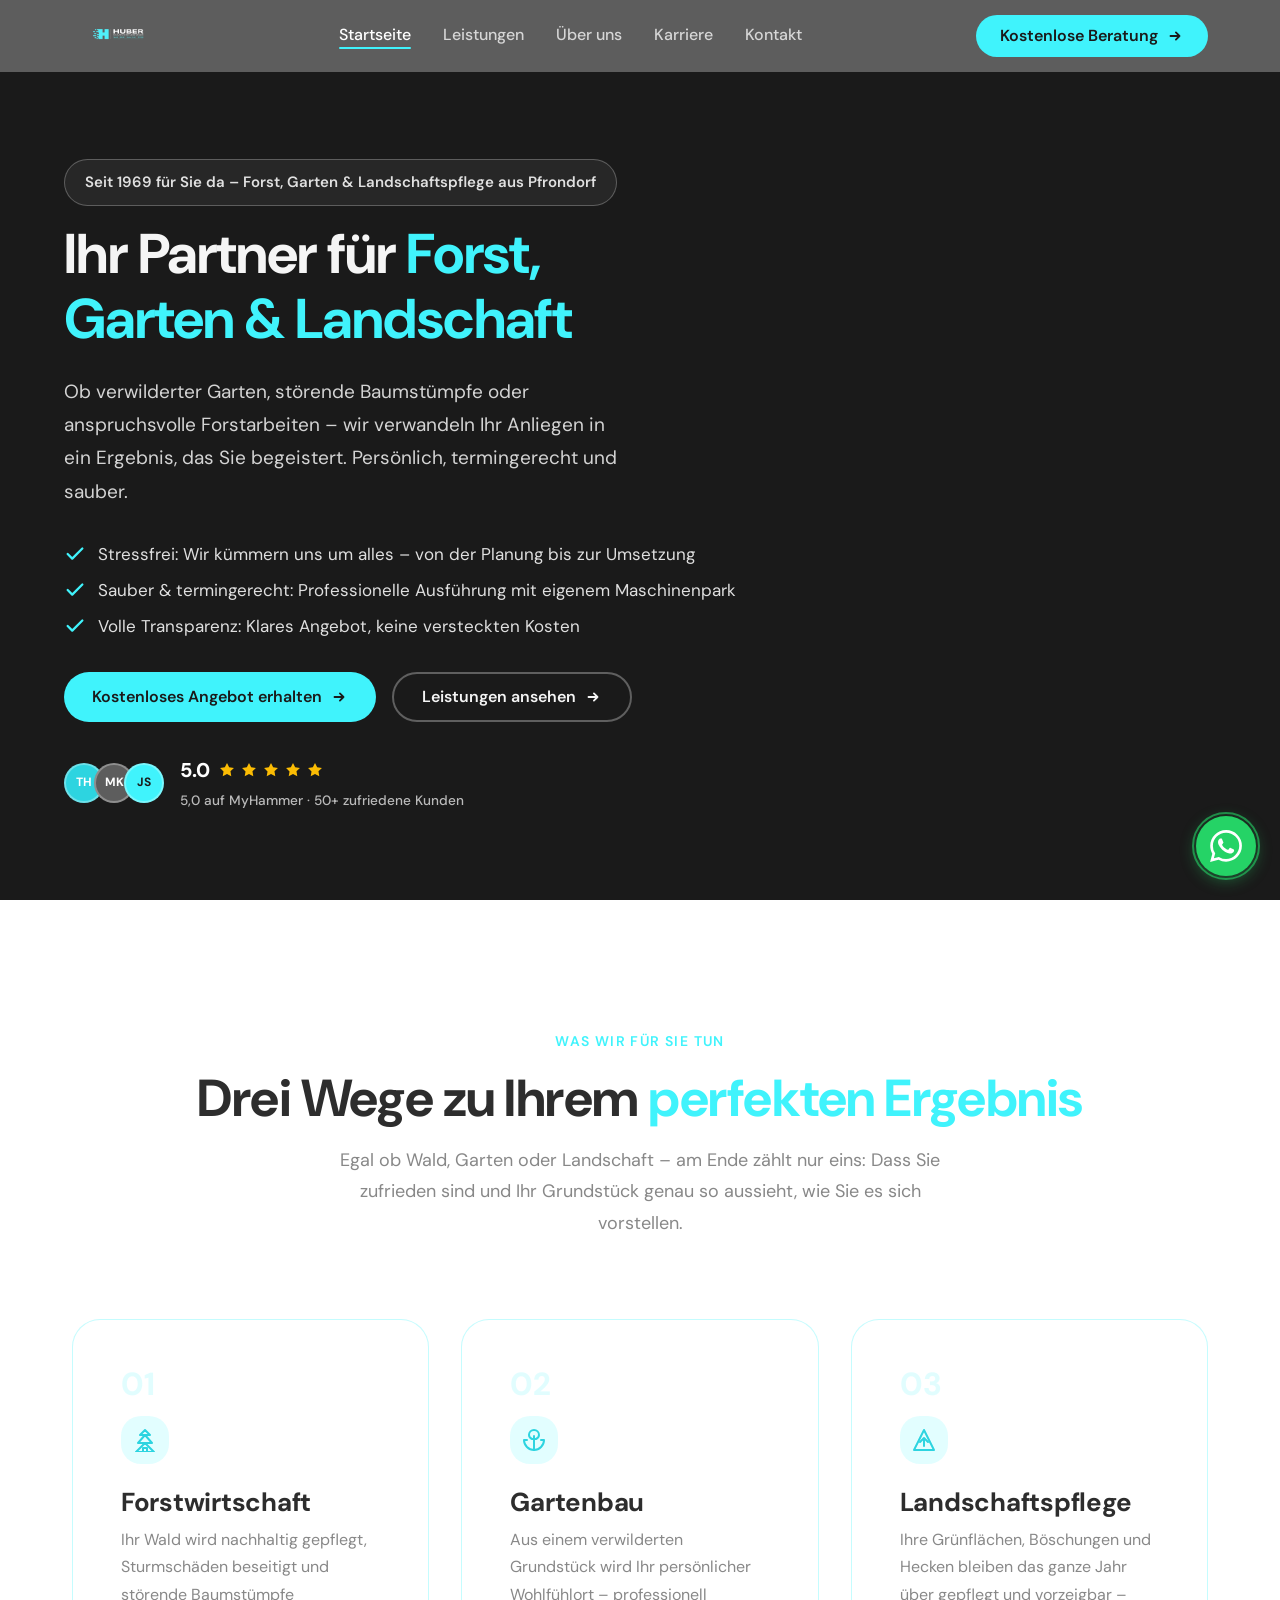
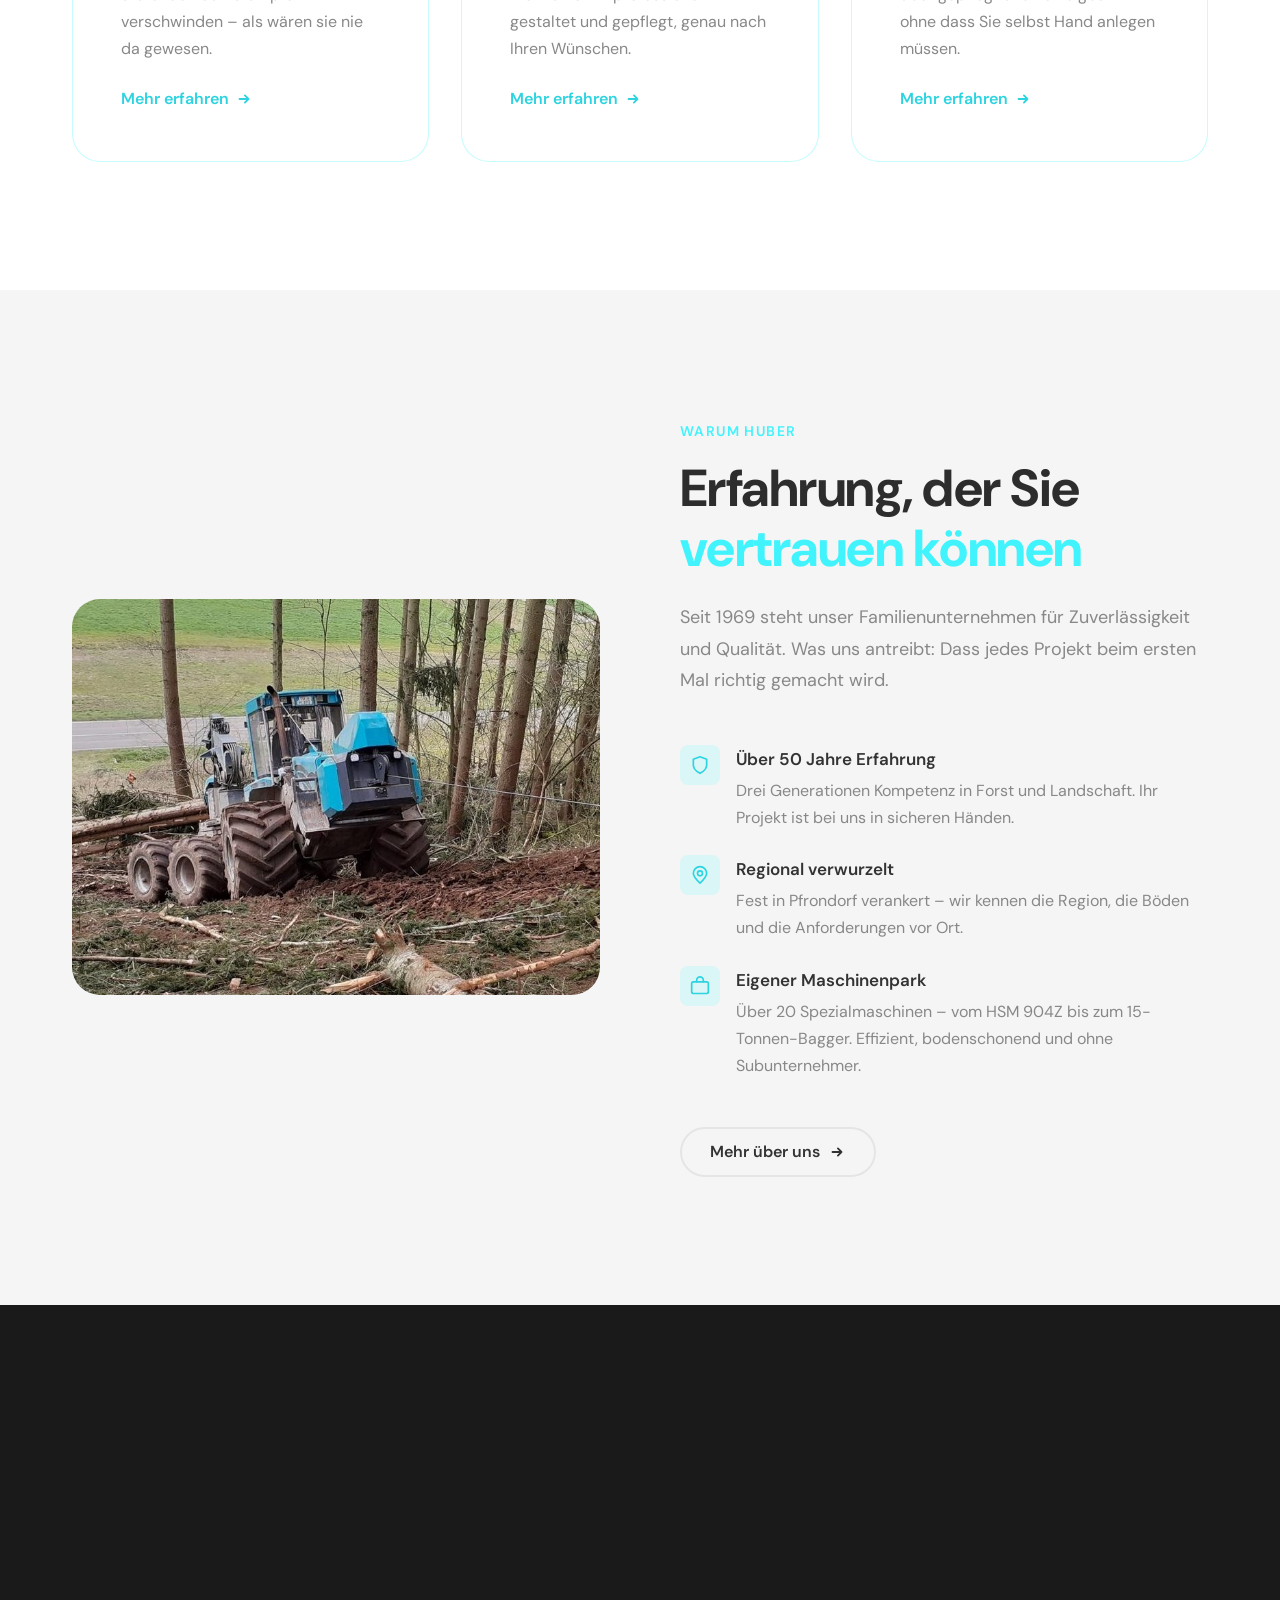
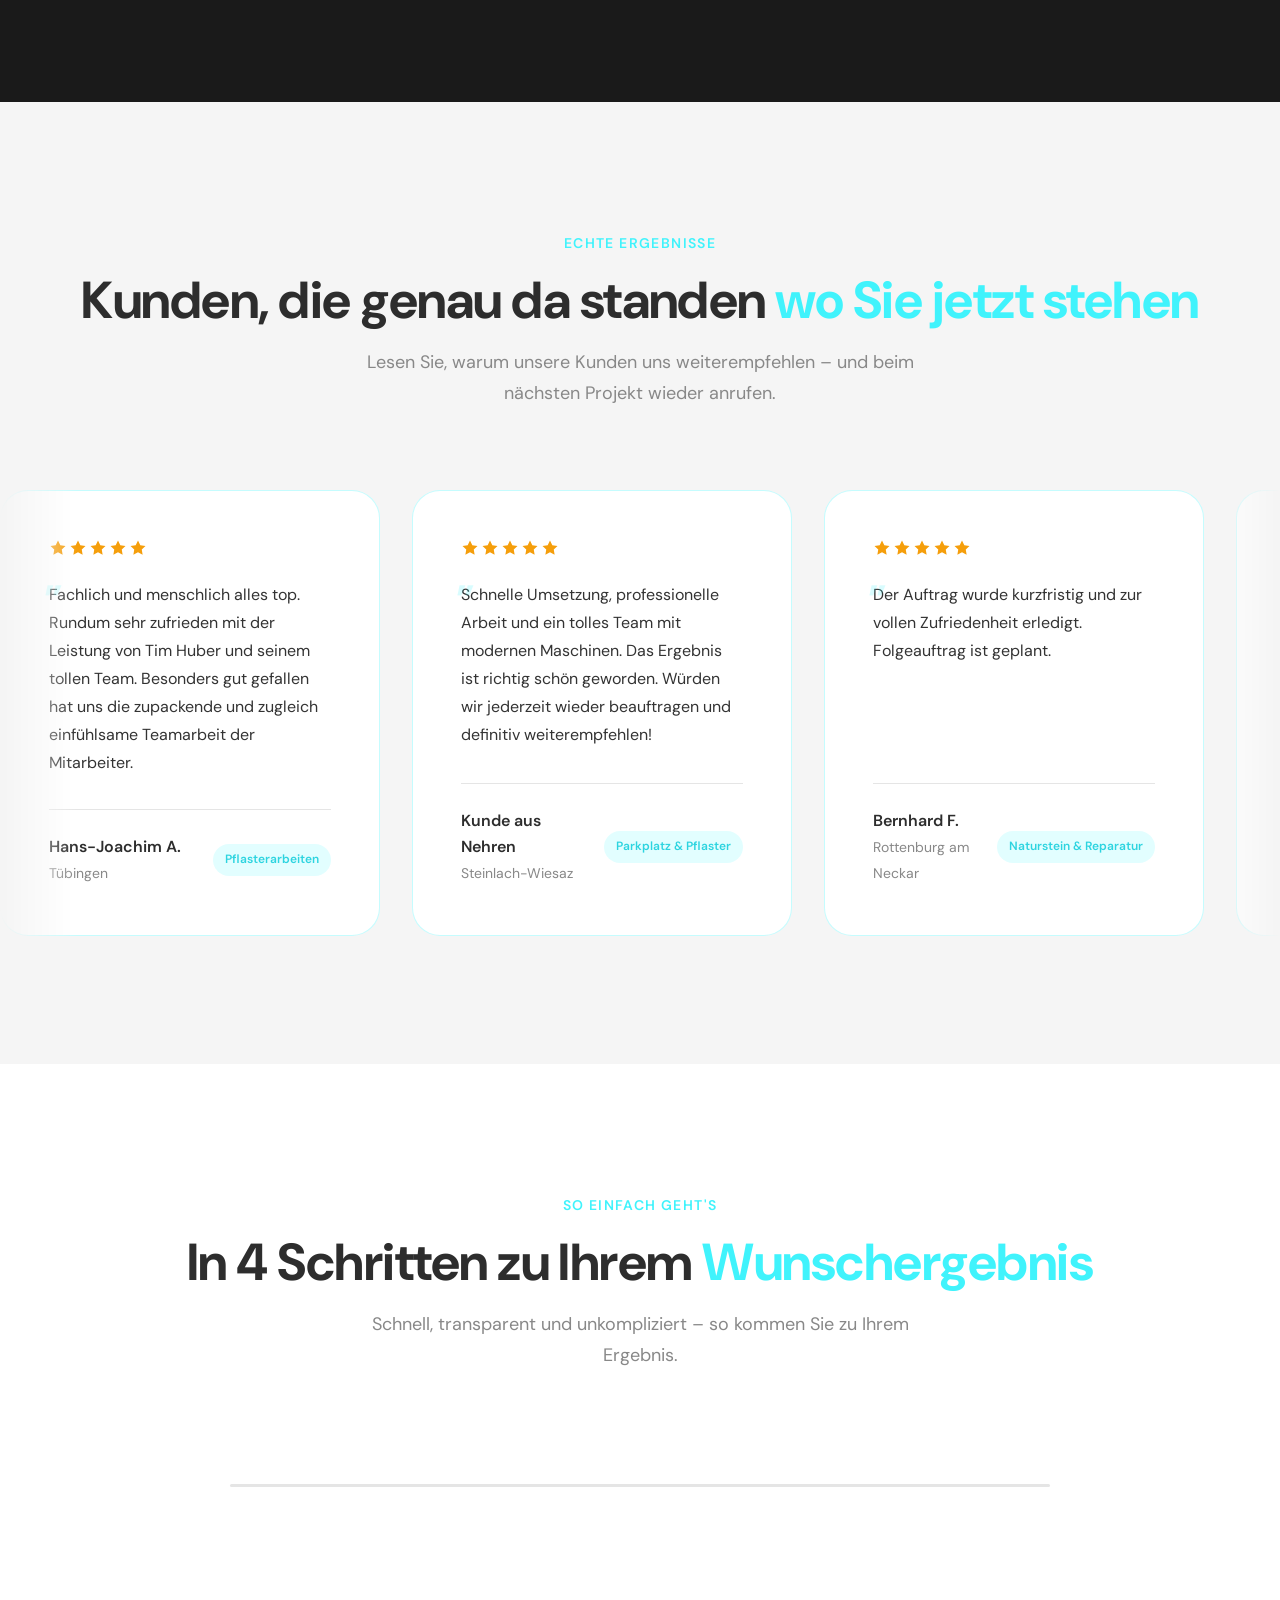
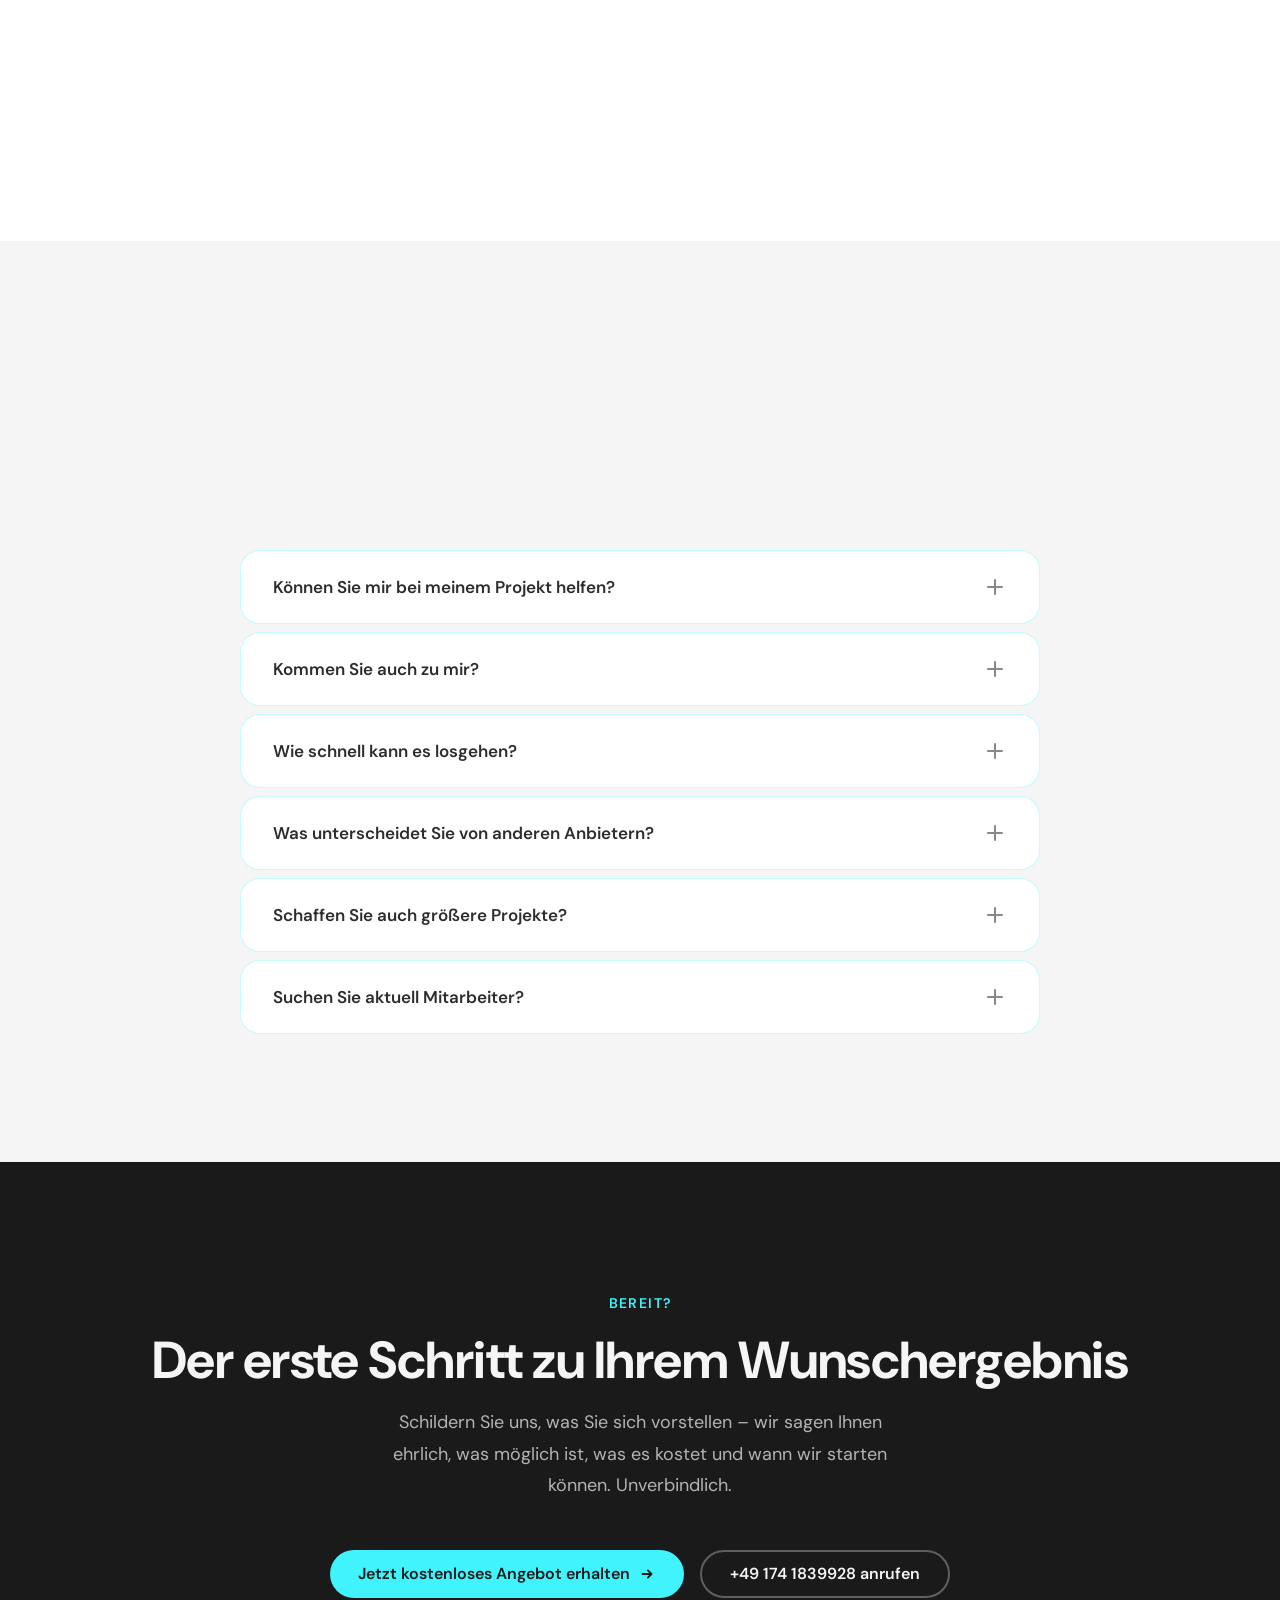
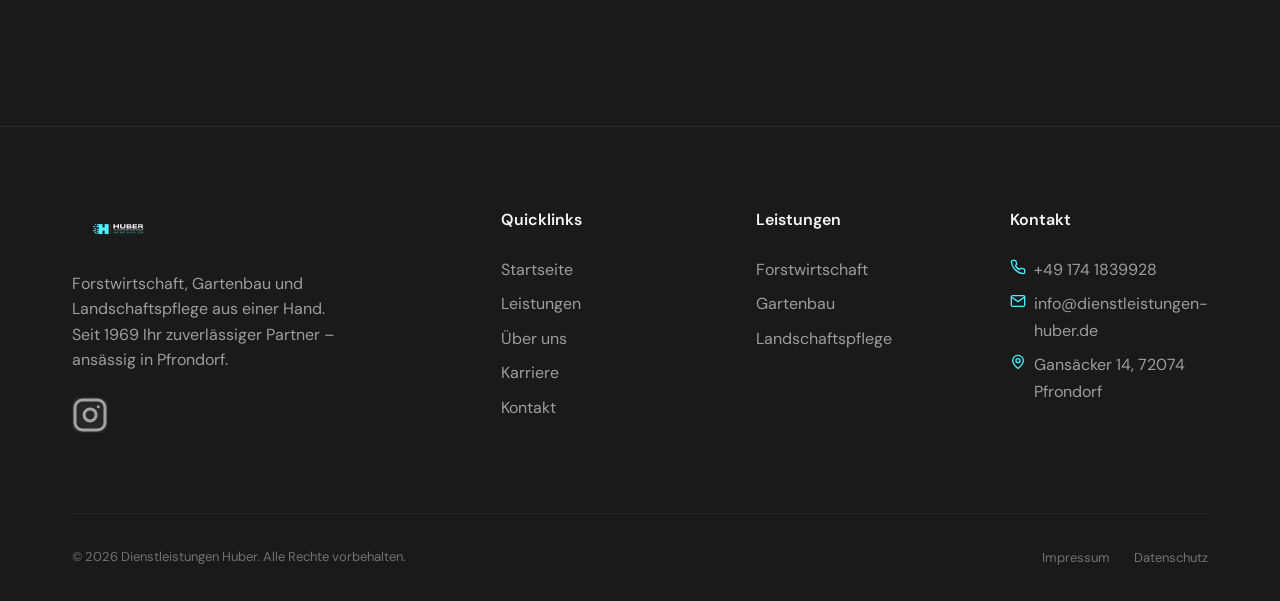
==== commit 571c0223: "feat: Favicon, Karriere-Funnel Maschinenführer-Step, 1968→1969, Brennholz entfernt - Favicon (H-Logo" ====
--- a/index.html
+++ b/index.html
@@ -3,16 +3,20 @@
 <head>
   <meta charset="UTF-8">
   <meta name="viewport" content="width=device-width, initial-scale=1.0">
-  <title>Dienstleistungen Huber – Forst, Garten & Landschaftspflege seit 1968</title>
-  <meta name="description" content="Ihr zuverlässiger Partner für forstwirtschaftliche Dienstleistungen, Gartenbau und Landschaftspflege in Pfrondorf. Über 50 Jahre Erfahrung, 20+ Maschinen, 7 Fachkräfte.">
-  <meta property="og:title" content="Dienstleistungen Huber – Forst, Garten & Landschaft">
-  <meta property="og:description" content="Forstwirtschaft, Gartenbau und Landschaftspflege aus einer Hand. Seit 1968 Ihr Partner in Pfrondorf.">
+  <link rel="icon" type="image/png" sizes="32x32" href="images/favicon-32.png">
+  <link rel="icon" type="image/png" sizes="512x512" href="images/favicon-512.png">
+  <link rel="icon" type="image/png" sizes="192x192" href="images/favicon-192.png">
+  <link rel="apple-touch-icon" sizes="192x192" href="images/favicon-192.png">
+  <title>Dienstleistungen Huber – Forst, Garten & Landschaftspflege seit 1969</title>
+  <meta name="description" content="Baumstümpfe weg, Garten traumhaft, Wald gepflegt – Dienstleistungen Huber aus Pfrondorf macht's möglich. Persönlich, termingerecht und fair. Seit 1969.">
+  <meta property="og:title" content="Dienstleistungen Huber – Ihr Grundstück verdient die beste Pflege">
+  <meta property="og:description" content="Ob Forstarbeit, Gartengestaltung oder Landschaftspflege – wir verwandeln Ihr Anliegen in ein Ergebnis, das Sie begeistert. Seit 1969 für Sie da – aus Pfrondorf.">
   <meta property="og:type" content="website">
 
   <!-- Fonts -->
   <link rel="preconnect" href="https://fonts.googleapis.com">
   <link rel="preconnect" href="https://fonts.gstatic.com" crossorigin>
-  <link href="https://fonts.googleapis.com/css2?family=DM+Sans:ital,opsz,wght@0,9..40,400;0,9..40,500;0,9..40,600;0,9..40,700;1,9..40,400&family=Instrument+Serif:ital@0;1&display=swap" rel="stylesheet">
+  <link href="https://fonts.googleapis.com/css2?family=DM+Sans:ital,opsz,wght@0,9..40,400;0,9..40,500;0,9..40,600;0,9..40,700;0,9..40,800;1,9..40,400&display=swap" rel="stylesheet">
 
   <!-- Styles -->
   <link rel="stylesheet" href="css/style.css">
@@ -24,18 +28,17 @@
        ============================================ -->
   <nav class="nav" id="nav">
     <div class="container nav__inner">
-      <a href="index.html" class="nav__logo">
-        <img src="images/logo.png" alt="Dienstleistungen Huber Logo">
-        <span>Huber</span>
+      <a class='nav__logo' href='/'>
+        <img src="images/logo-transparent.png" alt="Dienstleistungen Huber Logo">
       </a>
       <ul class="nav__links" id="navLinks">
-        <li><a href="index.html" class="active">Startseite</a></li>
-        <li><a href="leistungen.html">Leistungen</a></li>
-        <li><a href="ueber-uns.html">Über uns</a></li>
-        <li><a href="karriere.html">Karriere</a></li>
-        <li><a href="kontakt.html">Kontakt</a></li>
+        <li><a class='active' href='/'>Startseite</a></li>
+        <li><a href='/leistungen'>Leistungen</a></li>
+        <li><a href='/ueber-uns'>Über uns</a></li>
+        <li><a href='/karriere'>Karriere</a></li>
+        <li><a href='/kontakt'>Kontakt</a></li>
       </ul>
-      <a href="kontakt.html" class="btn btn--primary nav__cta">
+      <a class='btn btn--primary nav__cta' href='/kontakt'>
         Kostenlose Beratung
         <svg class="arrow-icon" viewBox="0 0 20 20" fill="none" stroke="currentColor" stroke-width="2" stroke-linecap="round" stroke-linejoin="round"><path d="M5 10h10M11 6l4 4-4 4"/></svg>
       </a>
@@ -50,38 +53,58 @@
        ============================================ -->
   <section class="hero">
     <div class="hero__bg">
-      <img src="https://images.unsplash.com/photo-1605379399642-870262d3d051?w=1920&q=80" alt="Forstwirtschaft Maschinen im Einsatz">
+      <img src="images/hero-bg.png" alt="Landschaftsbauer verlegt Rollrasen – Dienstleistungen Huber">
     </div>
     <div class="hero__overlay"></div>
     <div class="container hero__inner">
-      <span class="section-label">Dienstleistungen Huber – Forst, Garten & Landschaftspflege in Pfrondorf</span>
+      <span class="section-label">Seit 1969 für Sie da – Forst, Garten & Landschaftspflege aus Pfrondorf</span>
       <h1>Ihr Partner für <span class="accent-text">Forst, Garten &amp; Landschaft</span></h1>
-      <p class="hero__subtitle">Forstwirtschaftliche Dienstleistungen, Gartenbau und Landschaftspflege aus einer Hand. Mit über 50 Jahren Erfahrung und modernem Maschinenpark.</p>
+      <p class="hero__subtitle">Ob verwilderter Garten, störende Baumstümpfe oder anspruchsvolle Forstarbeiten – wir verwandeln Ihr Anliegen in ein Ergebnis, das Sie begeistert. Persönlich, termingerecht und sauber.</p>
 
       <div class="hero__usps">
         <div class="hero__usp">
           <svg viewBox="0 0 24 24" fill="none" stroke="currentColor" stroke-width="2.5" stroke-linecap="round" stroke-linejoin="round"><path d="M20 6L9 17l-5-5"/></svg>
-          <span>Persönliche Beratung & direkter Kontakt</span>
+          <span>Stressfrei: Wir kümmern uns um alles – von der Planung bis zur Umsetzung</span>
         </div>
         <div class="hero__usp">
           <svg viewBox="0 0 24 24" fill="none" stroke="currentColor" stroke-width="2.5" stroke-linecap="round" stroke-linejoin="round"><path d="M20 6L9 17l-5-5"/></svg>
-          <span>Moderne Maschinen & zuverlässige Ausführung</span>
+          <span>Sauber & termingerecht: Professionelle Ausführung mit eigenem Maschinenpark</span>
         </div>
         <div class="hero__usp">
           <svg viewBox="0 0 24 24" fill="none" stroke="currentColor" stroke-width="2.5" stroke-linecap="round" stroke-linejoin="round"><path d="M20 6L9 17l-5-5"/></svg>
-          <span>Ihr Forstdienstleister im Naturpark Schönbuch</span>
+          <span>Volle Transparenz: Klares Angebot, keine versteckten Kosten</span>
         </div>
       </div>
 
       <div class="hero__ctas">
-        <a href="kontakt.html" class="btn btn--primary">
-          Jetzt Beratung sichern
+        <a class='btn btn--primary' href='/kontakt'>
+          Kostenloses Angebot erhalten
           <svg class="arrow-icon" viewBox="0 0 20 20" fill="none" stroke="currentColor" stroke-width="2" stroke-linecap="round" stroke-linejoin="round"><path d="M5 10h10M11 6l4 4-4 4"/></svg>
         </a>
-        <a href="leistungen.html" class="btn btn--outline-light">
+        <a class='btn btn--outline-light' href='/leistungen'>
           Leistungen ansehen
           <svg class="arrow-icon" viewBox="0 0 20 20" fill="none" stroke="currentColor" stroke-width="2" stroke-linecap="round" stroke-linejoin="round"><path d="M5 10h10M11 6l4 4-4 4"/></svg>
         </a>
+      </div>
+
+      <!-- Testimonial Badge -->
+      <div class="hero__testimonial">
+        <div class="hero__testimonial-avatars">
+          <div class="hero__avatar" style="background: #2dd4e0; color: #fff; font-weight: 700; display: flex; align-items: center; justify-content: center; font-size: 0.75rem;">TH</div>
+          <div class="hero__avatar" style="background: #5d5d5d; color: #fff; font-weight: 700; display: flex; align-items: center; justify-content: center; font-size: 0.75rem;">MK</div>
+          <div class="hero__avatar" style="background: #40f3fc; color: #1a1a1a; font-weight: 700; display: flex; align-items: center; justify-content: center; font-size: 0.75rem;">JS</div>
+        </div>
+        <div class="hero__testimonial-info">
+          <div class="hero__testimonial-rating">
+            <span class="hero__testimonial-score">5.0</span>
+            <svg class="hero__star" viewBox="0 0 20 20"><path d="M10 1l2.39 4.84 5.34.78-3.87 3.77.91 5.32L10 13.27l-4.77 2.51.91-5.32L2.27 6.62l5.34-.78L10 1z" fill="#FBBC04"/></svg>
+            <svg class="hero__star" viewBox="0 0 20 20"><path d="M10 1l2.39 4.84 5.34.78-3.87 3.77.91 5.32L10 13.27l-4.77 2.51.91-5.32L2.27 6.62l5.34-.78L10 1z" fill="#FBBC04"/></svg>
+            <svg class="hero__star" viewBox="0 0 20 20"><path d="M10 1l2.39 4.84 5.34.78-3.87 3.77.91 5.32L10 13.27l-4.77 2.51.91-5.32L2.27 6.62l5.34-.78L10 1z" fill="#FBBC04"/></svg>
+            <svg class="hero__star" viewBox="0 0 20 20"><path d="M10 1l2.39 4.84 5.34.78-3.87 3.77.91 5.32L10 13.27l-4.77 2.51.91-5.32L2.27 6.62l5.34-.78L10 1z" fill="#FBBC04"/></svg>
+            <svg class="hero__star" viewBox="0 0 20 20"><path d="M10 1l2.39 4.84 5.34.78-3.87 3.77.91 5.32L10 13.27l-4.77 2.51.91-5.32L2.27 6.62l5.34-.78L10 1z" fill="#FBBC04"/></svg>
+          </div>
+          <span class="hero__testimonial-text">5,0 auf MyHammer &middot; 50+ zufriedene Kunden</span>
+        </div>
       </div>
     </div>
   </section>
@@ -92,45 +115,45 @@
   <section class="services" id="leistungen">
     <div class="container">
       <div class="services__header reveal">
-        <span class="section-label">Unsere Leistungen</span>
-        <h2>Kompetenz in drei Bereichen</h2>
-        <p>Von der Holzernte bis zur Gartengestaltung – wir bieten umfassende Dienstleistungen für Wald, Garten und Landschaft.</p>
+        <span class="section-label">Was wir für Sie tun</span>
+        <h2>Drei Wege zu Ihrem <span class="accent-text">perfekten Ergebnis</span></h2>
+        <p>Egal ob Wald, Garten oder Landschaft – am Ende zählt nur eins: Dass Sie zufrieden sind und Ihr Grundstück genau so aussieht, wie Sie es sich vorstellen.</p>
       </div>
       <div class="services__grid">
 
-        <a href="leistungen.html#forstwirtschaft" class="service-card reveal reveal-delay-1">
+        <a class='service-card reveal reveal-delay-1' href='/leistungen#forstwirtschaft' style="--card-bg: url('/images/wald-2.jpg')">
           <span class="service-card__number">01</span>
           <div class="service-card__icon">
             <svg viewBox="0 0 24 24" fill="none" stroke="currentColor" stroke-width="2" stroke-linecap="round" stroke-linejoin="round"><path d="M12 2L7 7h10L12 2z"/><path d="M12 7L5 15h14L12 7z"/><path d="M12 15L3 24h18L12 15z"/><rect x="10" y="20" width="4" height="4"/></svg>
           </div>
           <h3>Forstwirtschaft</h3>
-          <p>Holzernte, Holzeinschlag, Jungbestandspflege, Stumpen ausfräsen und Forstmulchen mit HSM 904Z Spezialmaschinen.</p>
+          <p>Ihr Wald wird nachhaltig gepflegt, Sturmschäden beseitigt und störende Baumstümpfe verschwinden – als wären sie nie da gewesen.</p>
           <span class="service-card__link">
             Mehr erfahren
             <svg class="arrow-icon" viewBox="0 0 20 20" fill="none" stroke="currentColor" stroke-width="2" stroke-linecap="round" stroke-linejoin="round"><path d="M5 10h10M11 6l4 4-4 4"/></svg>
           </span>
         </a>
 
-        <a href="leistungen.html#gartenbau" class="service-card reveal reveal-delay-2">
+        <a class='service-card reveal reveal-delay-2' href='/leistungen#gartenbau' style="--card-bg: url('/images/Gartenbau.jpg')">
           <span class="service-card__number">02</span>
           <div class="service-card__icon">
             <svg viewBox="0 0 24 24" fill="none" stroke="currentColor" stroke-width="2" stroke-linecap="round" stroke-linejoin="round"><path d="M12 22V8"/><path d="M5 12H2a10 10 0 0 0 20 0h-3"/><path d="M12 2a5 5 0 0 0-5 5c0 2 1 3 3 4h4c2-1 3-2 3-4a5 5 0 0 0-5-5z"/></svg>
           </div>
           <h3>Gartenbau</h3>
-          <p>Gartengestaltung und -pflege, Pflanzarbeiten, Baggerarbeiten mit Maschinen von 850 kg bis 15 Tonnen und Erdarbeiten.</p>
+          <p>Aus einem verwilderten Grundstück wird Ihr persönlicher Wohlfühlort – professionell gestaltet und gepflegt, genau nach Ihren Wünschen.</p>
           <span class="service-card__link">
             Mehr erfahren
             <svg class="arrow-icon" viewBox="0 0 20 20" fill="none" stroke="currentColor" stroke-width="2" stroke-linecap="round" stroke-linejoin="round"><path d="M5 10h10M11 6l4 4-4 4"/></svg>
           </span>
         </a>
 
-        <a href="leistungen.html#landschaftspflege" class="service-card reveal reveal-delay-3">
+        <a class='service-card reveal reveal-delay-3' href='/leistungen#landschaftspflege' style="--card-bg: url('/images/landschaft.jpg')">
           <span class="service-card__number">03</span>
           <div class="service-card__icon">
             <svg viewBox="0 0 24 24" fill="none" stroke="currentColor" stroke-width="2" stroke-linecap="round" stroke-linejoin="round"><path d="M2 22L12 2l10 20H2z"/><path d="M12 18v-6"/><path d="M8 14l4-4 4 4"/></svg>
           </div>
           <h3>Landschaftspflege</h3>
-          <p>Grünflächenpflege, Steilhangpflege, Mulcharbeiten, Böschungspflege sowie Hecken- und Baumschnitt.</p>
+          <p>Ihre Grünflächen, Böschungen und Hecken bleiben das ganze Jahr über gepflegt und vorzeigbar – ohne dass Sie selbst Hand anlegen müssen.</p>
           <span class="service-card__link">
             Mehr erfahren
             <svg class="arrow-icon" viewBox="0 0 20 20" fill="none" stroke="currentColor" stroke-width="2" stroke-linecap="round" stroke-linejoin="round"><path d="M5 10h10M11 6l4 4-4 4"/></svg>
@@ -147,12 +170,12 @@
   <section class="why-huber">
     <div class="container why-huber__inner">
       <div class="why-huber__image reveal">
-        <img src="https://images.unsplash.com/photo-1558618666-fcd25c85f82e?w=800&q=80" alt="Professionelle Forstarbeit">
+        <img src="images/Wald.jpg" alt="Professionelle Forstarbeit">
       </div>
       <div class="why-huber__content reveal reveal-delay-1">
         <span class="section-label">Warum Huber</span>
-        <h2>Wo Erfahrung auf moderne Technik trifft</h2>
-        <p>Seit 1968 verbinden wir traditionelles Handwerk mit modernem Maschinenpark. Unser Familienunternehmen steht für Zuverlässigkeit, Qualität und regionale Verbundenheit.</p>
+        <h2>Erfahrung, der Sie <span class="accent-text">vertrauen können</span></h2>
+        <p>Seit 1969 steht unser Familienunternehmen für Zuverlässigkeit und Qualität. Was uns antreibt: Dass jedes Projekt beim ersten Mal richtig gemacht wird.</p>
 
         <div class="why-huber__usps">
           <div class="usp-item">
@@ -161,7 +184,7 @@
             </div>
             <div>
               <h4>Über 50 Jahre Erfahrung</h4>
-              <p>Gegründet 1968 von Friedrich Huber – drei Generationen Kompetenz in Forst und Landschaft.</p>
+              <p>Drei Generationen Kompetenz in Forst und Landschaft. Ihr Projekt ist bei uns in sicheren Händen.</p>
             </div>
           </div>
           <div class="usp-item">
@@ -170,7 +193,7 @@
             </div>
             <div>
               <h4>Regional verwurzelt</h4>
-              <p>Fest in Pfrondorf verankert – wir kennen die Region und ihre Anforderungen.</p>
+              <p>Fest in Pfrondorf verankert – wir kennen die Region, die Böden und die Anforderungen vor Ort.</p>
             </div>
           </div>
           <div class="usp-item">
@@ -178,13 +201,13 @@
               <svg viewBox="0 0 24 24" fill="none" stroke="currentColor" stroke-width="2" stroke-linecap="round" stroke-linejoin="round"><rect x="2" y="7" width="20" height="14" rx="2"/><path d="M16 7V5a4 4 0 0 0-8 0v2"/></svg>
             </div>
             <div>
-              <h4>Moderner Maschinenpark</h4>
-              <p>Über 20 Spezialmaschinen – vom HSM 904Z bis zum 15-Tonnen-Bagger.</p>
-            </div>
-          </div>
-        </div>
-
-        <a href="ueber-uns.html" class="btn btn--outline">
+              <h4>Eigener Maschinenpark</h4>
+              <p>Über 20 Spezialmaschinen – vom HSM 904Z bis zum 15-Tonnen-Bagger. Effizient, bodenschonend und ohne Subunternehmer.</p>
+            </div>
+          </div>
+        </div>
+
+        <a class='btn btn--outline' href='/ueber-uns'>
           Mehr über uns
           <svg class="arrow-icon" viewBox="0 0 20 20" fill="none" stroke="currentColor" stroke-width="2" stroke-linecap="round" stroke-linejoin="round"><path d="M5 10h10M11 6l4 4-4 4"/></svg>
         </a>
@@ -199,18 +222,18 @@
     <div class="container stats__inner">
       <div class="stat reveal">
         <div class="stat__number"><span data-target="50">0</span>+</div>
-        <div class="stat__label">Jahre Erfahrung</div>
-        <div class="stat__sublabel">Seit 1968 in Pfrondorf</div>
+        <div class="stat__label">Jahre Vertrauen</div>
+        <div class="stat__sublabel">Drei Generationen, ein Versprechen: Qualität</div>
       </div>
       <div class="stat reveal reveal-delay-1">
         <div class="stat__number"><span data-target="7">0</span></div>
-        <div class="stat__label">Fachkräfte</div>
-        <div class="stat__sublabel">Erfahrenes Team</div>
+        <div class="stat__label">Fachkräfte für Sie</div>
+        <div class="stat__sublabel">Jeder kennt sein Handwerk – und Ihr Anliegen</div>
       </div>
       <div class="stat reveal reveal-delay-2">
         <div class="stat__number"><span data-target="20">0</span>+</div>
-        <div class="stat__label">Spezialmaschinen</div>
-        <div class="stat__sublabel">Moderner Maschinenpark</div>
+        <div class="stat__label">Maschinen im Einsatz</div>
+        <div class="stat__sublabel">Damit Ihr Projekt schnell und sauber fertig wird</div>
       </div>
     </div>
   </section>
@@ -221,9 +244,9 @@
   <section class="testimonials" id="kundenstimmen">
     <div class="container">
       <div class="testimonials__header reveal">
-        <span class="section-label">Kundenstimmen</span>
-        <h2>Was unsere Kunden <span class="accent-text">über uns sagen</span></h2>
-        <p>Verifizierte Bewertungen – 100 % echte Erfahrungen unserer Auftraggeber.</p>
+        <span class="section-label">Echte Ergebnisse</span>
+        <h2>Kunden, die genau da standen <span class="accent-text">wo Sie jetzt stehen</span></h2>
+        <p>Lesen Sie, warum unsere Kunden uns weiterempfehlen – und beim nächsten Projekt wieder anrufen.</p>
       </div>
     </div>
 
@@ -420,30 +443,54 @@
   <section class="process">
     <div class="container">
       <div class="process__header reveal">
-        <span class="section-label">Unser Ablauf</span>
-        <h2>So arbeiten wir zusammen</h2>
-        <p>Von der ersten Anfrage bis zur Umsetzung – transparent, zuverlässig und persönlich.</p>
-      </div>
-      <div class="process__steps">
+        <span class="section-label">So einfach geht's</span>
+        <h2>In 4 Schritten zu Ihrem <span class="accent-text">Wunschergebnis</span></h2>
+        <p>Schnell, transparent und unkompliziert – so kommen Sie zu Ihrem Ergebnis.</p>
+      </div>
+      <div class="process__timeline">
+        <!-- Connecting line (background + animated fill) -->
+        <div class="process__line">
+          <div class="process__line-fill"></div>
+        </div>
+
         <div class="process-step reveal">
-          <div class="process-step__number">01</div>
-          <h4>Anfrage</h4>
-          <p>Kontaktieren Sie uns telefonisch oder per E-Mail mit Ihrem Anliegen.</p>
-        </div>
+          <div class="process-step__node">
+            <div class="process-step__number">01</div>
+          </div>
+          <div class="process-step__content">
+            <h4>Sie schildern Ihr Anliegen</h4>
+            <p>Kontaktieren Sie uns telefonisch, per E-Mail oder über unser Kontaktformular. Wir melden uns persönlich bei Ihnen zurück.</p>
+          </div>
+        </div>
+
         <div class="process-step reveal reveal-delay-1">
-          <div class="process-step__number">02</div>
-          <h4>Beratung</h4>
-          <p>Wir besprechen Ihr Projekt vor Ort und planen die optimale Umsetzung.</p>
-        </div>
+          <div class="process-step__node">
+            <div class="process-step__number">02</div>
+          </div>
+          <div class="process-step__content">
+            <h4>Wir kommen vorbei</h4>
+            <p>Kostenlose Besichtigung vor Ort. Wir begutachten die Gegebenheiten und beraten Sie ehrlich und transparent.</p>
+          </div>
+        </div>
+
         <div class="process-step reveal reveal-delay-2">
-          <div class="process-step__number">03</div>
-          <h4>Angebot</h4>
-          <p>Sie erhalten ein transparentes und faires Angebot ohne versteckte Kosten.</p>
-        </div>
+          <div class="process-step__node">
+            <div class="process-step__number">03</div>
+          </div>
+          <div class="process-step__content">
+            <h4>Sie wissen, was es kostet</h4>
+            <p>Klares Angebot, fairer Preis, keine versteckten Kosten. Sie entscheiden in Ruhe – ohne Druck.</p>
+          </div>
+        </div>
+
         <div class="process-step reveal reveal-delay-3">
-          <div class="process-step__number">04</div>
-          <h4>Umsetzung</h4>
-          <p>Termingerechte und professionelle Ausführung mit unserem Maschinenpark.</p>
+          <div class="process-step__node">
+            <div class="process-step__number">04</div>
+          </div>
+          <div class="process-step__content">
+            <h4>Wir liefern – Sie genießen</h4>
+            <p>Pünktlich, sauber, zuverlässig. Am Ende hinterlassen wir eine aufgeräumte Baustelle und ein Ergebnis, das sich sehen lassen kann.</p>
+          </div>
         </div>
       </div>
     </div>
@@ -455,68 +502,68 @@
   <section class="faq" id="faq">
     <div class="container">
       <div class="faq__header reveal">
-        <span class="section-label">FAQ</span>
-        <h2>Häufig gestellte Fragen</h2>
+        <span class="section-label">Ihre Fragen, unsere Antworten</span>
+        <h2>Was Sie wissen sollten, <span class="accent-text">bevor Sie starten</span></h2>
       </div>
       <div class="faq__list">
 
         <div class="faq-item reveal">
           <button class="faq-item__question">
-            Welche Dienstleistungen bieten Sie an?
+            Können Sie mir bei meinem Projekt helfen?
             <span class="faq-icon">
               <svg viewBox="0 0 24 24" fill="none" stroke="currentColor" stroke-width="2" stroke-linecap="round" stroke-linejoin="round"><line x1="12" y1="5" x2="12" y2="19"/><line x1="5" y1="12" x2="19" y2="12"/></svg>
             </span>
           </button>
           <div class="faq-item__answer">
-            <p>Wir bieten drei Hauptbereiche: Forstwirtschaftliche Dienstleistungen (Holzernte, Stumpen ausfräsen, Forstmulchen), Gartenbau (Gartengestaltung, Pflanzarbeiten, Baggerarbeiten) und Landschaftspflege (Grünflächenpflege, Steilhangpflege, Mulcharbeiten).</p>
+            <p>Sehr wahrscheinlich ja! Wir decken alles rund um Forst, Garten und Landschaft ab – von Baumstümpfen entfernen über Gartengestaltung bis zur Grünflächenpflege. Rufen Sie einfach an und schildern Sie, was ansteht. Wenn wir Ihnen nicht helfen können, sagen wir Ihnen ehrlich, wer es kann.</p>
           </div>
         </div>
 
         <div class="faq-item reveal reveal-delay-1">
           <button class="faq-item__question">
-            In welchem Gebiet sind Sie tätig?
+            Kommen Sie auch zu mir?
             <span class="faq-icon">
               <svg viewBox="0 0 24 24" fill="none" stroke="currentColor" stroke-width="2" stroke-linecap="round" stroke-linejoin="round"><line x1="12" y1="5" x2="12" y2="19"/><line x1="5" y1="12" x2="19" y2="12"/></svg>
             </span>
           </button>
           <div class="faq-item__answer">
-            <p>Unser Firmensitz ist in Pfrondorf (72074). Wir sind regional in der Umgebung tätig und kommen für größere Projekte auch darüber hinaus zum Einsatz.</p>
+            <p>Unser Zuhause ist Pfrondorf (72074), und wir sind in der ganzen Region rund um Tübingen, Rottenburg und das Steinlachtal unterwegs. Für größere Projekte kommen wir auch gerne weiter – fragen Sie einfach!</p>
           </div>
         </div>
 
         <div class="faq-item reveal reveal-delay-1">
           <button class="faq-item__question">
-            Wie läuft eine Anfrage ab?
+            Wie schnell kann es losgehen?
             <span class="faq-icon">
               <svg viewBox="0 0 24 24" fill="none" stroke="currentColor" stroke-width="2" stroke-linecap="round" stroke-linejoin="round"><line x1="12" y1="5" x2="12" y2="19"/><line x1="5" y1="12" x2="19" y2="12"/></svg>
             </span>
           </button>
           <div class="faq-item__answer">
-            <p>Kontaktieren Sie uns telefonisch oder per E-Mail. Wir besprechen Ihr Projekt, besichtigen bei Bedarf die Gegebenheiten vor Ort und erstellen Ihnen ein transparentes Angebot.</p>
+            <p>Sehr schnell. Sie rufen an, wir vereinbaren zeitnah einen Vor-Ort-Termin, und innerhalb weniger Tage haben Sie ein konkretes Angebot in der Hand. Bei dringenden Sachen reagieren wir auch kurzfristig.</p>
           </div>
         </div>
 
         <div class="faq-item reveal reveal-delay-2">
           <button class="faq-item__question">
-            Wofür ist Ihr Unternehmen besonders bekannt?
+            Was unterscheidet Sie von anderen Anbietern?
             <span class="faq-icon">
               <svg viewBox="0 0 24 24" fill="none" stroke="currentColor" stroke-width="2" stroke-linecap="round" stroke-linejoin="round"><line x1="12" y1="5" x2="12" y2="19"/><line x1="5" y1="12" x2="19" y2="12"/></svg>
             </span>
           </button>
           <div class="faq-item__answer">
-            <p>Wir sind besonders bekannt für unsere forstwirtschaftlichen Dienstleistungen und das professionelle Stumpen ausfräsen. Mit unseren HSM 904Z Forstspezialmaschinen können wir auch anspruchsvolle Projekte effizient umsetzen.</p>
+            <p>Drei Dinge: Erstens sprechen Sie bei uns direkt mit dem Chef – Tim Huber persönlich. Zweitens haben wir den Maschinenpark für Projekte jeder Größe, ohne Subunternehmer. Drittens: Seit 1969 lebt unser Ruf davon, dass wir liefern, was wir versprechen. Das kann nicht jeder von sich behaupten.</p>
           </div>
         </div>
 
         <div class="faq-item reveal reveal-delay-2">
           <button class="faq-item__question">
-            Welche Maschinen setzen Sie ein?
+            Schaffen Sie auch größere Projekte?
             <span class="faq-icon">
               <svg viewBox="0 0 24 24" fill="none" stroke="currentColor" stroke-width="2" stroke-linecap="round" stroke-linejoin="round"><line x1="12" y1="5" x2="12" y2="19"/><line x1="5" y1="12" x2="19" y2="12"/></svg>
             </span>
           </button>
           <div class="faq-item__answer">
-            <p>Unser Maschinenpark umfasst über 20 Spezialfahrzeuge: 4 Bagger (850 kg bis 15 t), 2 HSM 904Z Forstmaschinen, 2 Traktoren (Case IH 1455, Fendt 930 Vario), Radlader, Grader, Forstmulcher, Stumpenfräsen und vieles mehr.</p>
+            <p>Auf jeden Fall. Mit über 20 Spezialmaschinen – von kleinen 850-kg-Baggern für enge Gärten bis hin zu 15-Tonnen-Baggern und Forstspezialmaschinen – sind wir für Projekte jeder Größenordnung ausgestattet. Ob Hausgarten oder Großbaustelle: Wir haben die passende Lösung.</p>
           </div>
         </div>
 
@@ -528,7 +575,7 @@
             </span>
           </button>
           <div class="faq-item__answer">
-            <p>Ja! Wir suchen aktuell einen Garten- und Landschaftsbauer sowie einen Forstwirt (jeweils Vollzeit). Wir bieten überdurchschnittliches Gehalt, Weiterbildungsmöglichkeiten und flache Hierarchien. Mehr dazu auf unserer <a href="karriere.html" style="color: var(--accent-dark); font-weight: 600;">Karriere-Seite</a>.</p>
+            <p>Ja! Wir suchen aktuell einen Garten- und Landschaftsbauer sowie einen Forstwirt (jeweils Vollzeit). Wir bieten überdurchschnittliches Gehalt, Weiterbildungsmöglichkeiten und flache Hierarchien. Mehr dazu auf unserer <a href='/karriere' style='color: var(--accent-dark); font-weight: 600;'>Karriere-Seite</a>.</p>
           </div>
         </div>
 
@@ -541,12 +588,12 @@
        ============================================ -->
   <section class="cta-section">
     <div class="container reveal">
-      <span class="section-label" style="color: var(--accent);">Kontakt</span>
-      <h2>Sprechen Sie mit uns über Ihr Projekt</h2>
-      <p>Ob Forstarbeit, Gartengestaltung oder Landschaftspflege – wir beraten Sie gerne persönlich und unverbindlich.</p>
+      <span class="section-label" style="color: var(--accent);">Bereit?</span>
+      <h2>Der erste Schritt zu Ihrem Wunschergebnis</h2>
+      <p>Schildern Sie uns, was Sie sich vorstellen – wir sagen Ihnen ehrlich, was möglich ist, was es kostet und wann wir starten können. Unverbindlich.</p>
       <div class="cta-section__buttons">
-        <a href="kontakt.html" class="btn btn--primary">
-          Kostenlose Beratung anfordern
+        <a class='btn btn--primary' href='/kontakt'>
+          Jetzt kostenloses Angebot erhalten
           <svg class="arrow-icon" viewBox="0 0 20 20" fill="none" stroke="currentColor" stroke-width="2" stroke-linecap="round" stroke-linejoin="round"><path d="M5 10h10M11 6l4 4-4 4"/></svg>
         </a>
         <a href="tel:+491741839928" class="btn btn--outline-light">
@@ -564,11 +611,10 @@
       <div class="footer__inner">
 
         <div class="footer__brand">
-          <a href="index.html" class="nav__logo">
-            <img src="images/logo.png" alt="Dienstleistungen Huber Logo">
-            <span>Huber</span>
+          <a class='nav__logo' href='/'>
+            <img src="images/logo-transparent.png" alt="Dienstleistungen Huber Logo">
           </a>
-          <p>Forstwirtschaft, Gartenbau und Landschaftspflege aus einer Hand. Seit 1968 Ihr zuverlässiger Partner in Pfrondorf.</p>
+          <p>Forstwirtschaft, Gartenbau und Landschaftspflege aus einer Hand. Seit 1969 Ihr zuverlässiger Partner – ansässig in Pfrondorf.</p>
           <div class="footer__social">
             <a href="https://www.instagram.com/huber_naturdienstleistungen" target="_blank" rel="noopener" aria-label="Instagram">
               <svg viewBox="0 0 24 24" fill="none" stroke="currentColor" stroke-width="2" stroke-linecap="round" stroke-linejoin="round"><rect x="2" y="2" width="20" height="20" rx="5"/><path d="M16 11.37A4 4 0 1 1 12.63 8 4 4 0 0 1 16 11.37z"/><line x1="17.5" y1="6.5" x2="17.51" y2="6.5"/></svg>
@@ -579,20 +625,20 @@
         <div class="footer__col">
           <h4>Quicklinks</h4>
           <ul>
-            <li><a href="index.html">Startseite</a></li>
-            <li><a href="leistungen.html">Leistungen</a></li>
-            <li><a href="ueber-uns.html">Über uns</a></li>
-            <li><a href="karriere.html">Karriere</a></li>
-            <li><a href="kontakt.html">Kontakt</a></li>
+            <li><a href='/'>Startseite</a></li>
+            <li><a href='/leistungen'>Leistungen</a></li>
+            <li><a href='/ueber-uns'>Über uns</a></li>
+            <li><a href='/karriere'>Karriere</a></li>
+            <li><a href='/kontakt'>Kontakt</a></li>
           </ul>
         </div>
 
         <div class="footer__col">
           <h4>Leistungen</h4>
           <ul>
-            <li><a href="leistungen.html#forstwirtschaft">Forstwirtschaft</a></li>
-            <li><a href="leistungen.html#gartenbau">Gartenbau</a></li>
-            <li><a href="leistungen.html#landschaftspflege">Landschaftspflege</a></li>
+            <li><a href='/leistungen#forstwirtschaft'>Forstwirtschaft</a></li>
+            <li><a href='/leistungen#gartenbau'>Gartenbau</a></li>
+            <li><a href='/leistungen#landschaftspflege'>Landschaftspflege</a></li>
           </ul>
         </div>
 
@@ -617,8 +663,8 @@
       <div class="footer__bottom">
         <p>&copy; 2026 Dienstleistungen Huber. Alle Rechte vorbehalten.</p>
         <div class="footer__legal">
-          <a href="impressum.html">Impressum</a>
-          <a href="datenschutz.html">Datenschutz</a>
+          <a href='/impressum'>Impressum</a>
+          <a href='/datenschutz'>Datenschutz</a>
         </div>
       </div>
     </div>
@@ -626,5 +672,12 @@
 
   <!-- Scripts -->
   <script src="js/main.js"></script>
+<!-- WhatsApp Widget -->
+<div class="wa-widget">
+  <a href="https://wa.me/491741839928" target="_blank" rel="noopener" class="wa-widget__btn" aria-label="WhatsApp Nachricht senden">
+    <svg viewBox="0 0 24 24" xmlns="http://www.w3.org/2000/svg"><path d="M17.472 14.382c-.297-.149-1.758-.867-2.03-.967-.273-.099-.471-.148-.67.15-.197.297-.767.966-.94 1.164-.173.199-.347.223-.644.075-.297-.15-1.255-.463-2.39-1.475-.883-.788-1.48-1.761-1.653-2.059-.173-.297-.018-.458.13-.606.134-.133.298-.347.446-.52.149-.174.198-.298.298-.497.099-.198.05-.371-.025-.52-.075-.149-.669-1.612-.916-2.207-.242-.579-.487-.5-.669-.51-.173-.008-.371-.01-.57-.01-.198 0-.52.074-.792.372-.272.297-1.04 1.016-1.04 2.479 0 1.462 1.065 2.875 1.213 3.074.149.198 2.096 3.2 5.077 4.487.709.306 1.262.489 1.694.625.712.227 1.36.195 1.871.118.571-.085 1.758-.719 2.006-1.413.248-.694.248-1.289.173-1.413-.074-.124-.272-.198-.57-.347m-5.421 7.403h-.004a9.87 9.87 0 01-5.031-1.378l-.361-.214-3.741.982.998-3.648-.235-.374a9.86 9.86 0 01-1.51-5.26c.001-5.45 4.436-9.884 9.888-9.884 2.64 0 5.122 1.03 6.988 2.898a9.825 9.825 0 012.893 6.994c-.003 5.45-4.437 9.884-9.885 9.884m8.413-18.297A11.815 11.815 0 0012.05 0C5.495 0 .16 5.335.157 11.892c0 2.096.547 4.142 1.588 5.945L.057 24l6.305-1.654a11.882 11.882 0 005.683 1.448h.005c6.554 0 11.89-5.335 11.893-11.893a11.821 11.821 0 00-3.48-8.413z"/></svg>
+  </a>
+  <span class="wa-widget__tooltip">Schreib uns auf WhatsApp!</span>
+</div>
 </body>
 </html>
--- a/css/style.css
+++ b/css/style.css
@@ -59,7 +59,7 @@
   --shadow-accent: 0 8px 30px rgba(64, 243, 252, 0.25);
 
   /* Typography */
-  --font-display: 'Instrument Serif', Georgia, serif;
+  --font-display: 'DM Sans', -apple-system, sans-serif;
   --font-body: 'DM Sans', -apple-system, sans-serif;
 
   /* Spacing */
@@ -75,7 +75,7 @@
   /* Layout */
   --container: 1200px;
   --container-narrow: 800px;
-  --container-pad: 1.5rem;
+  --container-pad: 2rem;
   --nav-height: 72px;
 
   /* Radius */
@@ -102,10 +102,10 @@
   color: var(--text-heading);
   letter-spacing: -0.01em;
 }
-h1 { font-size: clamp(2.5rem, 6vw, 4rem); }
-h2 { font-size: clamp(2rem, 4.5vw, 3rem); }
-h3 { font-size: clamp(1.25rem, 2.5vw, 1.5rem); }
-p { font-size: 1.0625rem; }
+h1 { font-size: clamp(2.75rem, 5.5vw, 3.75rem); }
+h2 { font-size: clamp(2.125rem, 4.5vw, 3.25rem); }
+h3 { font-size: clamp(1.375rem, 2.5vw, 1.625rem); }
+p { font-size: 1.125rem; line-height: 1.75; }
 
 .accent-text { color: var(--accent); }
 
@@ -129,7 +129,7 @@
   padding: 0.875rem 1.75rem;
   font-family: var(--font-body);
   font-weight: 600;
-  font-size: 0.9375rem;
+  font-size: 1rem;
   border-radius: var(--radius-full);
   transition: all var(--duration) var(--ease);
   cursor: pointer;
@@ -178,7 +178,7 @@
 .section-label {
   display: inline-block;
   font-family: var(--font-body);
-  font-size: 0.8125rem;
+  font-size: 0.875rem;
   font-weight: 600;
   text-transform: uppercase;
   letter-spacing: 0.1em;
@@ -205,22 +205,21 @@
   height: var(--nav-height);
   display: flex;
   align-items: center;
-  background: rgba(255, 255, 255, 0.85);
-  backdrop-filter: blur(12px);
-  -webkit-backdrop-filter: blur(12px);
+  background: #5d5d5d;
   border-bottom: 1px solid transparent;
   transition: all var(--duration) var(--ease);
 }
 .nav--scrolled {
-  background: rgba(255, 255, 255, 0.95);
-  border-bottom-color: var(--border);
-  box-shadow: var(--shadow-sm);
+  background: #525252;
+  border-bottom-color: rgba(255,255,255,0.1);
+  box-shadow: 0 2px 20px rgba(0,0,0,0.15);
 }
 .nav__inner {
   display: flex;
   align-items: center;
   justify-content: space-between;
   gap: var(--space-lg);
+  width: 100%;
 }
 .nav__logo {
   display: flex;
@@ -229,11 +228,14 @@
   font-family: var(--font-body);
   font-weight: 700;
   font-size: 1.125rem;
-  color: var(--text-heading);
+  color: #fff;
   flex-shrink: 0;
 }
+.nav__logo span {
+  display: none;
+}
 .nav__logo img {
-  height: 40px;
+  height: 48px;
   width: auto;
 }
 .nav__links {
@@ -242,15 +244,15 @@
   gap: var(--space-lg);
 }
 .nav__links a {
-  font-size: 0.9375rem;
+  font-size: 1rem;
   font-weight: 500;
-  color: var(--text-muted);
+  color: rgba(255,255,255,0.75);
   transition: color var(--duration) var(--ease);
   position: relative;
 }
 .nav__links a:hover,
 .nav__links a.active {
-  color: var(--text-heading);
+  color: #fff;
 }
 .nav__links a.active::after {
   content: '';
@@ -264,31 +266,32 @@
 }
 .nav__cta {
   padding: 0.75rem 1.5rem;
-  font-size: 0.9375rem;
+  font-size: 1rem;
   border-radius: var(--radius-full);
 }
 .nav__hamburger {
   display: none;
   flex-direction: column;
-  gap: 5px;
+  gap: 4px;
   padding: 4px;
+  margin-left: auto;
 }
 .nav__hamburger span {
   display: block;
-  width: 24px;
+  width: 20px;
   height: 2px;
-  background: var(--text-heading);
+  background: #fff;
   border-radius: 2px;
   transition: all var(--duration) var(--ease);
 }
 .nav__hamburger.active span:nth-child(1) {
-  transform: rotate(45deg) translate(5px, 5px);
+  transform: rotate(45deg) translate(4px, 4px);
 }
 .nav__hamburger.active span:nth-child(2) {
   opacity: 0;
 }
 .nav__hamburger.active span:nth-child(3) {
-  transform: rotate(-45deg) translate(5px, -5px);
+  transform: rotate(-45deg) translate(4px, -4px);
 }
 
 /* ============================================
@@ -299,9 +302,16 @@
   min-height: 100vh;
   display: flex;
   align-items: center;
+  justify-content: flex-start;
   background: var(--bg-dark);
   overflow: hidden;
   padding-top: var(--nav-height);
+}
+/* Override container centering in hero – content hugs the left edge */
+.hero > .container {
+  max-width: none;
+  margin: 0;
+  padding-left: clamp(1.5rem, 5vw, 120px);
 }
 .hero__bg {
   position: absolute;
@@ -312,32 +322,37 @@
   width: 100%;
   height: 100%;
   object-fit: cover;
-  opacity: 0.7;
+  opacity: 1;
 }
 .hero__overlay {
   position: absolute;
   inset: 0;
-  background: linear-gradient(90deg, rgba(26,26,26,0.92) 0%, rgba(26,26,26,0.7) 35%, rgba(26,26,26,0.2) 70%, transparent 100%);
+  background: linear-gradient(90deg, rgba(26,26,26,0.55) 0%, rgba(26,26,26,0.35) 40%, rgba(26,26,26,0.1) 70%, transparent 100%);
   z-index: 2;
 }
 .hero__inner {
   position: relative;
   z-index: 3;
-  padding: var(--space-3xl) 0;
+  padding: var(--space-xl) 0;
   max-width: 700px;
+  text-align: left;
+  margin-right: auto;
 }
 .hero h1 {
   color: var(--text-light);
   margin-bottom: var(--space-md);
+  font-size: clamp(2.5rem, 4.5vw, 3.5rem);
+  max-width: 650px;
 }
 .hero h1 .accent-text {
   color: var(--accent);
 }
 .hero__subtitle {
-  font-size: 1.125rem;
-  color: rgba(245,245,245,0.8);
-  margin-bottom: var(--space-xl);
-  max-width: 550px;
+  font-size: 1.1875rem;
+  line-height: 1.75;
+  color: rgba(245,245,245,0.85);
+  margin-bottom: var(--space-lg);
+  max-width: 560px;
 }
 .hero .section-label {
   display: inline-block;
@@ -346,21 +361,21 @@
   border-radius: var(--radius-full);
   background: rgba(255,255,255,0.06);
   color: rgba(245,245,245,0.9);
-  font-size: 0.875rem;
+  font-size: 0.9375rem;
   text-transform: none;
   letter-spacing: 0;
 }
 .hero__usps {
   display: flex;
   flex-direction: column;
+  gap: 0.5rem;
+  margin-bottom: var(--space-lg);
+}
+.hero__usp {
+  display: flex;
+  align-items: center;
   gap: 0.75rem;
-  margin-bottom: var(--space-xl);
-}
-.hero__usp {
-  display: flex;
-  align-items: center;
-  gap: 0.75rem;
-  font-size: 1rem;
+  font-size: 1.0625rem;
   color: rgba(245,245,245,0.9);
 }
 .hero__usp svg {
@@ -375,6 +390,53 @@
   gap: var(--space-sm);
 }
 
+/* Hero Testimonial Badge */
+.hero__testimonial {
+  display: flex;
+  align-items: center;
+  gap: 1rem;
+  margin-top: var(--space-lg);
+}
+.hero__testimonial-avatars {
+  display: flex;
+}
+.hero__avatar {
+  width: 40px;
+  height: 40px;
+  border-radius: 50%;
+  border: 2px solid rgba(255,255,255,0.3);
+  overflow: hidden;
+  margin-right: -10px;
+}
+.hero__avatar:last-child {
+  margin-right: 0;
+}
+.hero__testimonial-info {
+  display: flex;
+  flex-direction: column;
+  gap: 0.2rem;
+}
+.hero__testimonial-rating {
+  display: flex;
+  align-items: center;
+  gap: 0.25rem;
+}
+.hero__testimonial-score {
+  font-size: 1.25rem;
+  font-weight: 800;
+  color: #fff;
+  margin-right: 0.25rem;
+}
+.hero__star {
+  width: 18px;
+  height: 18px;
+}
+.hero__testimonial-text {
+  font-size: 0.85rem;
+  color: rgba(255,255,255,0.7);
+  font-weight: 500;
+}
+
 /* ============================================
    SERVICES OVERVIEW
    ============================================ */
@@ -399,24 +461,67 @@
   position: relative;
   padding: var(--space-xl);
   background: var(--bg);
-  border: 1px solid var(--border);
+  border: 1px solid rgba(64, 243, 252, 0.3);
   border-radius: var(--radius-xl);
   transition: all var(--duration) var(--ease);
   display: flex;
   flex-direction: column;
+  overflow: hidden;
+  z-index: 1;
+}
+.service-card::before {
+  content: '';
+  position: absolute;
+  inset: 0;
+  background: var(--card-bg) center / cover no-repeat;
+  opacity: 0;
+  transition: opacity 0.4s ease;
+  z-index: -2;
+}
+.service-card::after {
+  content: '';
+  position: absolute;
+  inset: 0;
+  background: rgba(30, 30, 30, 0.55);
+  opacity: 0;
+  transition: opacity 0.4s ease;
+  z-index: -1;
+}
+.service-card:hover::before,
+.service-card:hover::after {
+  opacity: 1;
 }
 .service-card:hover {
   transform: translateY(-4px);
   box-shadow: var(--shadow-lg);
-  border-color: var(--accent);
+  border-color: transparent;
+}
+.service-card:hover .service-card__number {
+  color: #fff;
+  opacity: 0.25;
+}
+.service-card:hover .service-card__icon {
+  background: rgba(255, 255, 255, 0.15);
+  color: #fff;
+}
+.service-card:hover h3 {
+  color: #fff;
+}
+.service-card:hover p {
+  color: rgba(255, 255, 255, 0.8);
+}
+.service-card:hover .service-card__link {
+  color: var(--accent);
 }
 .service-card__number {
-  font-family: var(--font-display);
-  font-size: 3rem;
+  font-family: var(--font-body);
+  font-weight: 800;
+  font-size: 2rem;
   color: var(--accent);
-  opacity: 0.3;
+  opacity: 0.15;
   line-height: 1;
   margin-bottom: var(--space-sm);
+  transition: color var(--duration) var(--ease), opacity var(--duration) var(--ease);
 }
 .service-card__icon {
   width: 48px;
@@ -428,6 +533,7 @@
   border-radius: var(--radius-lg);
   margin-bottom: var(--space-md);
   color: var(--accent-dark);
+  transition: background var(--duration) var(--ease), color var(--duration) var(--ease);
 }
 .service-card__icon svg {
   width: 24px;
@@ -435,21 +541,24 @@
 }
 .service-card h3 {
   margin-bottom: var(--space-xs);
+  transition: color var(--duration) var(--ease);
 }
 .service-card p {
   color: var(--text-muted);
-  font-size: 0.9375rem;
+  font-size: 1rem;
+  line-height: 1.7;
   margin-bottom: var(--space-md);
   flex-grow: 1;
+  transition: color var(--duration) var(--ease);
 }
 .service-card__link {
   display: inline-flex;
   align-items: center;
   gap: 0.375rem;
   font-weight: 600;
-  font-size: 0.875rem;
+  font-size: 1rem;
   color: var(--accent-dark);
-  transition: gap var(--duration) var(--ease);
+  transition: gap var(--duration) var(--ease), color var(--duration) var(--ease);
 }
 .service-card__link:hover {
   gap: 0.625rem;
@@ -514,12 +623,13 @@
 .usp-item h4 {
   font-family: var(--font-body);
   font-weight: 600;
-  font-size: 0.9375rem;
+  font-size: 1.0625rem;
   margin-bottom: 0.25rem;
 }
 .usp-item p {
-  font-size: 0.875rem;
-  color: var(--text-muted);
+  font-size: 1rem;
+  color: var(--text-muted);
+  line-height: 1.7;
 }
 
 /* ============================================
@@ -539,19 +649,21 @@
   padding: var(--space-xl);
 }
 .stat__number {
-  font-family: var(--font-display);
-  font-size: clamp(2.5rem, 5vw, 3.5rem);
+  font-family: var(--font-body);
+  font-weight: 800;
+  font-size: clamp(2.25rem, 5vw, 3rem);
   color: var(--accent);
   line-height: 1;
+  letter-spacing: -0.02em;
   margin-bottom: var(--space-xs);
 }
 .stat__label {
-  font-size: 0.9375rem;
+  font-size: 1.0625rem;
   color: rgba(245,245,245,0.7);
   font-weight: 500;
 }
 .stat__sublabel {
-  font-size: 0.8125rem;
+  font-size: 1rem;
   color: rgba(245,245,245,0.4);
   margin-top: 0.25rem;
 }
@@ -594,7 +706,7 @@
 }
 .testimonial-card {
   background: var(--bg);
-  border: 1px solid var(--border);
+  border: 1px solid rgba(64, 243, 252, 0.3);
   border-radius: var(--radius-xl);
   padding: var(--space-xl);
   display: flex;
@@ -618,9 +730,9 @@
   color: #f59e0b;
 }
 .testimonial-card__text {
-  font-size: 0.9375rem;
+  font-size: 1rem;
   color: var(--text);
-  line-height: 1.7;
+  line-height: 1.75;
   flex-grow: 1;
   margin-bottom: var(--space-lg);
   position: relative;
@@ -630,10 +742,11 @@
   position: absolute;
   top: -1.5rem;
   left: -0.25rem;
-  font-size: 3rem;
+  font-size: 2.5rem;
   color: var(--accent);
-  opacity: 0.3;
-  font-family: Georgia, serif;
+  opacity: 0.2;
+  font-family: var(--font-body);
+  font-weight: 800;
   line-height: 1;
 }
 .testimonial-card__footer {
@@ -646,12 +759,12 @@
 }
 .testimonial-card__name {
   font-weight: 600;
-  font-size: 0.9375rem;
+  font-size: 1rem;
   color: var(--text-heading);
   display: block;
 }
 .testimonial-card__location {
-  font-size: 0.8125rem;
+  font-size: 0.875rem;
   color: var(--text-muted);
 }
 .testimonial-card__category {
@@ -679,51 +792,126 @@
   max-width: 600px;
   margin: var(--space-sm) auto 0;
 }
-.process__steps {
+
+/* === TIMELINE LAYOUT === */
+.process__timeline {
   display: grid;
   grid-template-columns: repeat(4, 1fr);
   gap: var(--space-lg);
   position: relative;
-}
-.process__steps::before {
-  content: '';
+  padding-top: 0;
+}
+
+/* Connecting line (grey background track) */
+.process__line {
   position: absolute;
   top: 32px;
   left: calc(12.5% + 16px);
   right: calc(12.5% + 16px);
-  height: 2px;
+  height: 3px;
   background: var(--border);
-}
+  border-radius: 3px;
+  z-index: 0;
+  overflow: hidden;
+}
+
+/* Animated cyan fill that draws across */
+.process__line-fill {
+  height: 100%;
+  width: 0%;
+  background: linear-gradient(90deg, var(--accent), var(--accent-dark));
+  border-radius: 3px;
+  transition: width 1.5s cubic-bezier(0.25, 0.46, 0.45, 0.94);
+}
+.process__timeline.animate .process__line-fill {
+  width: 100%;
+}
+
+/* === STEP === */
 .process-step {
   text-align: center;
   position: relative;
-}
+  display: flex;
+  flex-direction: column;
+  align-items: center;
+}
+
+/* Node wrapper — holds number + glow effect */
+.process-step__node {
+  position: relative;
+  z-index: 2;
+  margin-bottom: var(--space-md);
+}
+
+/* Glow ring behind number */
+.process-step__node::before {
+  content: '';
+  position: absolute;
+  inset: -6px;
+  border-radius: 50%;
+  background: var(--accent-glow);
+  opacity: 0;
+  transform: scale(0.8);
+  transition: opacity 0.6s ease, transform 0.6s ease;
+}
+.process-step.visible .process-step__node::before {
+  opacity: 1;
+  transform: scale(1);
+}
+
+/* Pulse animation on the glow */
+@keyframes node-pulse {
+  0%, 100% { box-shadow: 0 0 0 0 rgba(64, 243, 252, 0.3); }
+  50% { box-shadow: 0 0 0 12px rgba(64, 243, 252, 0); }
+}
+
 .process-step__number {
   width: 64px;
   height: 64px;
   display: flex;
   align-items: center;
   justify-content: center;
-  margin: 0 auto var(--space-md);
   background: var(--bg);
-  border: 2px solid var(--accent);
+  border: 2px solid rgba(64, 243, 252, 0.3);
   border-radius: 50%;
-  font-family: var(--font-display);
-  font-size: 1.5rem;
-  color: var(--accent-dark);
+  font-family: var(--font-body);
+  font-weight: 800;
+  font-size: 1.25rem;
+  color: var(--text-muted);
   position: relative;
   z-index: 2;
+  transition: border-color 0.5s ease, color 0.5s ease, background 0.5s ease, box-shadow 0.5s ease;
+}
+
+/* Active state — when step becomes visible */
+.process-step.visible .process-step__number {
+  border-color: var(--accent);
+  color: #fff;
+  background: var(--accent);
+  box-shadow: 0 0 20px rgba(64, 243, 252, 0.3);
+  animation: node-pulse 2.5s ease-in-out infinite;
+  animation-delay: 1s;
+}
+
+/* Content area */
+.process-step__content {
+  padding: 0 var(--space-xs);
 }
 .process-step h4 {
   font-family: var(--font-body);
   font-weight: 600;
-  font-size: 1rem;
+  font-size: 1.125rem;
   margin-bottom: var(--space-xs);
+  transition: color 0.4s ease;
+}
+.process-step.visible h4 {
+  color: var(--text-heading);
 }
 .process-step p {
-  font-size: 0.875rem;
-  color: var(--text-muted);
-  max-width: 220px;
+  font-size: 1rem;
+  line-height: 1.7;
+  color: var(--text-muted);
+  max-width: 240px;
   margin: 0 auto;
 }
 
@@ -747,7 +935,7 @@
 }
 .faq-item {
   background: var(--bg);
-  border: 1px solid var(--border);
+  border: 1px solid rgba(64, 243, 252, 0.3);
   border-radius: var(--radius-lg);
   overflow: hidden;
   transition: border-color var(--duration) var(--ease);
@@ -763,7 +951,7 @@
   padding: var(--space-md) var(--space-lg);
   font-family: var(--font-body);
   font-weight: 600;
-  font-size: 1rem;
+  font-size: 1.0625rem;
   color: var(--text-heading);
   text-align: left;
   cursor: pointer;
@@ -795,8 +983,8 @@
 .faq-item__answer p {
   padding: 0 var(--space-lg) var(--space-md);
   color: var(--text-muted);
-  font-size: 0.9375rem;
-  line-height: 1.7;
+  font-size: 1rem;
+  line-height: 1.75;
 }
 
 /* ============================================
@@ -839,7 +1027,7 @@
 }
 .footer__brand p {
   color: rgba(245,245,245,0.6);
-  font-size: 0.875rem;
+  font-size: 1rem;
   margin-top: var(--space-sm);
   max-width: 280px;
   line-height: 1.6;
@@ -870,7 +1058,7 @@
 .footer__col h4 {
   font-family: var(--font-body);
   font-weight: 600;
-  font-size: 0.9375rem;
+  font-size: 1rem;
   color: var(--text-light);
   margin-bottom: var(--space-md);
 }
@@ -880,7 +1068,7 @@
   gap: var(--space-xs);
 }
 .footer__col ul a {
-  font-size: 0.875rem;
+  font-size: 1rem;
   color: rgba(245,245,245,0.6);
   transition: color var(--duration) var(--ease);
 }
@@ -891,7 +1079,7 @@
   display: flex;
   align-items: flex-start;
   gap: 0.5rem;
-  font-size: 0.875rem;
+  font-size: 1rem;
   color: rgba(245,245,245,0.6);
   margin-bottom: var(--space-xs);
 }
@@ -995,7 +1183,7 @@
   display: flex;
   align-items: center;
   gap: 0.75rem;
-  font-size: 0.9375rem;
+  font-size: 1rem;
 }
 .services-detail__list li svg {
   width: 20px;
@@ -1011,7 +1199,7 @@
   background: var(--accent-glow);
   border: 1px solid rgba(64, 243, 252, 0.2);
   border-radius: var(--radius-full);
-  font-size: 0.8125rem;
+  font-size: 0.9375rem;
   font-weight: 600;
   color: var(--accent-dark);
 }
@@ -1089,14 +1277,14 @@
 .timeline__content h4 {
   font-family: var(--font-body);
   font-weight: 700;
-  font-size: 0.9375rem;
+  font-size: 1.0625rem;
   color: var(--text-heading);
   margin-bottom: 0.25rem;
 }
 .timeline__content p {
-  font-size: 0.875rem;
-  color: var(--text-muted);
-  line-height: 1.6;
+  font-size: 1rem;
+  color: var(--text-muted);
+  line-height: 1.7;
 }
 
 /* Machine Park */
@@ -1108,7 +1296,7 @@
 .machine-card {
   padding: var(--space-md);
   background: var(--bg);
-  border: 1px solid var(--border);
+  border: 1px solid rgba(64, 243, 252, 0.3);
   border-radius: var(--radius-lg);
   display: flex;
   align-items: center;
@@ -1132,10 +1320,10 @@
 .machine-card h4 {
   font-family: var(--font-body);
   font-weight: 600;
+  font-size: 1.0625rem;
+}
+.machine-card p {
   font-size: 0.9375rem;
-}
-.machine-card p {
-  font-size: 0.8125rem;
   color: var(--text-muted);
 }
 
@@ -1178,7 +1366,7 @@
   margin-bottom: var(--space-xs);
 }
 .value-card p {
-  font-size: 0.875rem;
+  font-size: 1rem;
   color: var(--text-muted);
 }
 
@@ -1209,7 +1397,7 @@
   padding: var(--space-lg);
   background: var(--bg);
   border-radius: var(--radius-lg);
-  border: 1px solid var(--border);
+  border: 1px solid rgba(64, 243, 252, 0.3);
 }
 .benefit-card svg {
   width: 32px;
@@ -1220,11 +1408,11 @@
 .benefit-card h4 {
   font-family: var(--font-body);
   font-weight: 600;
-  font-size: 0.9375rem;
+  font-size: 1.0625rem;
   margin-bottom: var(--space-2xs);
 }
 .benefit-card p {
-  font-size: 0.8125rem;
+  font-size: 1rem;
   color: var(--text-muted);
 }
 
@@ -1244,7 +1432,7 @@
 }
 .job-card {
   padding: var(--space-xl);
-  border: 1px solid var(--border);
+  border: 1px solid rgba(64, 243, 252, 0.3);
   border-radius: var(--radius-xl);
   transition: all var(--duration) var(--ease);
 }
@@ -1267,7 +1455,7 @@
 }
 .job-card p {
   color: var(--text-muted);
-  font-size: 0.9375rem;
+  font-size: 1rem;
   margin-bottom: var(--space-md);
 }
 .job-card .btn {
@@ -1340,11 +1528,11 @@
 .contact-item h4 {
   font-family: var(--font-body);
   font-weight: 600;
-  font-size: 0.9375rem;
+  font-size: 1.0625rem;
   margin-bottom: 0.25rem;
 }
 .contact-item p, .contact-item a {
-  font-size: 0.875rem;
+  font-size: 1rem;
   color: var(--text-muted);
 }
 .contact-item a:hover {
@@ -1381,12 +1569,12 @@
 }
 .contact-hours__day {
   font-weight: 600;
-  font-size: 0.9375rem;
+  font-size: 1rem;
   min-width: 150px;
   color: var(--text-heading);
 }
 .contact-hours__time {
-  font-size: 0.9375rem;
+  font-size: 1rem;
   color: var(--text);
 }
 .contact-hours__badge {
@@ -1411,17 +1599,17 @@
   gap: 0.375rem;
 }
 .form-group label {
-  font-size: 0.875rem;
+  font-size: 1rem;
   font-weight: 600;
   color: var(--text-heading);
 }
 .form-group input,
 .form-group textarea {
-  padding: 0.75rem 1rem;
+  padding: 0.875rem 1.125rem;
   border: 1px solid var(--border);
   border-radius: var(--radius-sm);
   font-family: var(--font-body);
-  font-size: 0.9375rem;
+  font-size: 1rem;
   color: var(--text);
   background: var(--bg);
   transition: border-color var(--duration) var(--ease);
@@ -1435,6 +1623,134 @@
 .form-group textarea {
   min-height: 140px;
   resize: vertical;
+}
+
+/* Contact Funnel */
+.contact-funnel {
+  position: relative;
+}
+
+.contact-funnel__progress {
+  height: 4px;
+  background: var(--border);
+  border-radius: 2px;
+  margin-bottom: var(--space-xl);
+  overflow: hidden;
+}
+
+.contact-funnel__progress-bar {
+  height: 100%;
+  background: var(--accent);
+  border-radius: 2px;
+  transition: width 0.4s ease;
+}
+
+.contact-funnel__step {
+  display: none;
+}
+
+.contact-funnel__step.active {
+  display: block;
+  animation: fadeInUp 0.4s ease;
+}
+
+@keyframes fadeInUp {
+  from { opacity: 0; transform: translateY(16px); }
+  to { opacity: 1; transform: translateY(0); }
+}
+
+.contact-funnel__title {
+  font-size: 1.375rem;
+  font-weight: 700;
+  margin-bottom: var(--space-xs);
+  color: var(--text-heading);
+}
+
+.contact-funnel__subtitle {
+  font-size: 0.9375rem;
+  color: var(--text-muted);
+  margin-bottom: var(--space-lg);
+}
+
+.contact-funnel__options {
+  display: grid;
+  grid-template-columns: 1fr 1fr;
+  gap: var(--space-sm);
+}
+
+.contact-funnel__option {
+  display: flex;
+  flex-direction: column;
+  align-items: center;
+  gap: var(--space-sm);
+  padding: var(--space-lg) var(--space-md);
+  background: var(--bg);
+  border: 2px solid rgba(64, 243, 252, 0.2);
+  border-radius: var(--radius-lg);
+  cursor: pointer;
+  transition: all 0.3s ease;
+  font-family: var(--font-body);
+  font-size: 0.9375rem;
+  font-weight: 600;
+  color: var(--text-heading);
+}
+
+.contact-funnel__option:hover {
+  border-color: var(--accent);
+  background: rgba(64, 243, 252, 0.05);
+  transform: translateY(-2px);
+}
+
+.contact-funnel__option--selected {
+  border-color: var(--accent);
+  background: rgba(64, 243, 252, 0.1);
+  box-shadow: 0 0 0 3px rgba(64, 243, 252, 0.15);
+}
+
+.contact-funnel__option svg {
+  color: var(--accent-dark);
+}
+
+.contact-funnel__submit {
+  width: 100%;
+  justify-content: center;
+  margin-top: var(--space-md);
+  font-size: 1.0625rem;
+  padding: 1rem 2rem;
+}
+
+.contact-funnel__thankyou {
+  text-align: center;
+  padding: var(--space-2xl) 0;
+}
+
+.contact-funnel__check {
+  width: 80px;
+  height: 80px;
+  margin: 0 auto var(--space-lg);
+  background: rgba(64, 243, 252, 0.1);
+  border-radius: 50%;
+  display: flex;
+  align-items: center;
+  justify-content: center;
+  color: var(--accent-dark);
+}
+
+.contact-funnel__thankyou .contact-funnel__title {
+  font-size: 1.5rem;
+  margin-bottom: var(--space-sm);
+}
+
+.contact-funnel .form-group input.invalid,
+.contact-funnel .form-group textarea.invalid {
+  border-color: #ef4444;
+  box-shadow: 0 0 0 3px rgba(239, 68, 68, 0.15);
+}
+
+@media (max-width: 640px) {
+  .contact-funnel__options {
+    grid-template-columns: 1fr;
+  }
 }
 
 /* Map */
@@ -1499,11 +1815,11 @@
   .services__grid { grid-template-columns: 1fr; }
   .why-huber__inner { grid-template-columns: 1fr; }
   .stats__inner { grid-template-columns: repeat(3, 1fr); }
-  .process__steps {
+  .process__timeline {
     grid-template-columns: repeat(2, 1fr);
     gap: var(--space-xl);
   }
-  .process__steps::before { display: none; }
+  .process__line { display: none; }
   .footer__inner { grid-template-columns: 1fr 1fr; gap: var(--space-xl); }
   .services-detail__inner { grid-template-columns: 1fr; }
   .services-detail__inner.reverse { direction: ltr; }
@@ -1521,13 +1837,24 @@
   :root {
     --space-3xl: 4rem;
     --space-2xl: 3rem;
+    --container-pad: 1.25rem;
   }
 
-  h1 { font-size: clamp(2rem, 8vw, 2.5rem); }
-
-  .hero__inner { padding: var(--space-2xl) 0; }
+  h1 { font-size: clamp(2rem, 7vw, 2.5rem); }
+  h2 { font-size: clamp(1.75rem, 6vw, 2.125rem); }
+  p { font-size: 1rem; }
+
+  .hero h1 { font-size: clamp(1.875rem, 7vw, 2.375rem); max-width: none; }
+  .hero__subtitle { font-size: 1.0625rem; max-width: none; }
+  .hero__inner { padding: var(--space-2xl) 0; max-width: none; }
+  .hero > .container {
+    max-width: var(--container-max);
+    margin: 0 auto;
+    padding-left: var(--container-pad);
+    padding-right: var(--container-pad);
+  }
   .hero__overlay {
-    background: linear-gradient(180deg, rgba(26,26,26,0.92) 0%, rgba(26,26,26,0.7) 50%, rgba(26,26,26,0.4) 100%);
+    background: linear-gradient(180deg, rgba(26,26,26,0.55) 0%, rgba(26,26,26,0.35) 50%, rgba(26,26,26,0.15) 100%);
   }
   .hero__ctas { flex-direction: column; }
   .hero__ctas .btn { width: 100%; justify-content: center; }
@@ -1535,7 +1862,7 @@
   .stats__inner { grid-template-columns: 1fr; gap: 0; }
   .stat { padding: var(--space-md); }
 
-  .process__steps { grid-template-columns: 1fr; }
+  .process__timeline { grid-template-columns: 1fr; }
 
   .footer__inner { grid-template-columns: 1fr; gap: var(--space-xl); }
   .footer__bottom { flex-direction: column; text-align: center; }
@@ -1549,3 +1876,94 @@
 
   .machine-grid { grid-template-columns: 1fr; }
 }
+
+/* === WHATSAPP WIDGET === */
+.wa-widget {
+  position: fixed;
+  bottom: 1.5rem;
+  right: 1.5rem;
+  z-index: 999;
+}
+
+.wa-widget__btn {
+  display: flex;
+  align-items: center;
+  justify-content: center;
+  width: 60px;
+  height: 60px;
+  border-radius: 50%;
+  background: #25D366;
+  color: #fff;
+  border: none;
+  cursor: pointer;
+  box-shadow: 0 4px 16px rgba(37, 211, 102, 0.4);
+  transition: transform 0.3s ease, box-shadow 0.3s ease;
+  text-decoration: none;
+  position: relative;
+}
+
+.wa-widget__btn:hover {
+  transform: scale(1.1);
+  box-shadow: 0 6px 24px rgba(37, 211, 102, 0.5);
+}
+
+.wa-widget__btn svg {
+  width: 32px;
+  height: 32px;
+  fill: #fff;
+}
+
+/* Pulsing ring animation */
+.wa-widget__btn::after {
+  content: '';
+  position: absolute;
+  inset: -4px;
+  border-radius: 50%;
+  border: 2px solid rgba(37, 211, 102, 0.6);
+  animation: wa-pulse 2s ease-in-out infinite;
+}
+
+@keyframes wa-pulse {
+  0%, 100% {
+    transform: scale(1);
+    opacity: 1;
+  }
+  50% {
+    transform: scale(1.25);
+    opacity: 0;
+  }
+}
+
+/* Tooltip */
+.wa-widget__tooltip {
+  position: absolute;
+  right: 72px;
+  top: 50%;
+  transform: translateY(-50%);
+  background: #fff;
+  color: #1a1a1a;
+  padding: 0.5rem 1rem;
+  border-radius: 8px;
+  font-size: 0.875rem;
+  font-weight: 500;
+  white-space: nowrap;
+  box-shadow: 0 2px 12px rgba(0,0,0,0.15);
+  opacity: 0;
+  pointer-events: none;
+  transition: opacity 0.3s ease;
+}
+
+.wa-widget__tooltip::after {
+  content: '';
+  position: absolute;
+  right: -6px;
+  top: 50%;
+  transform: translateY(-50%);
+  border: 6px solid transparent;
+  border-left-color: #fff;
+}
+
+.wa-widget__btn:hover + .wa-widget__tooltip,
+.wa-widget:hover .wa-widget__tooltip {
+  opacity: 1;
+}
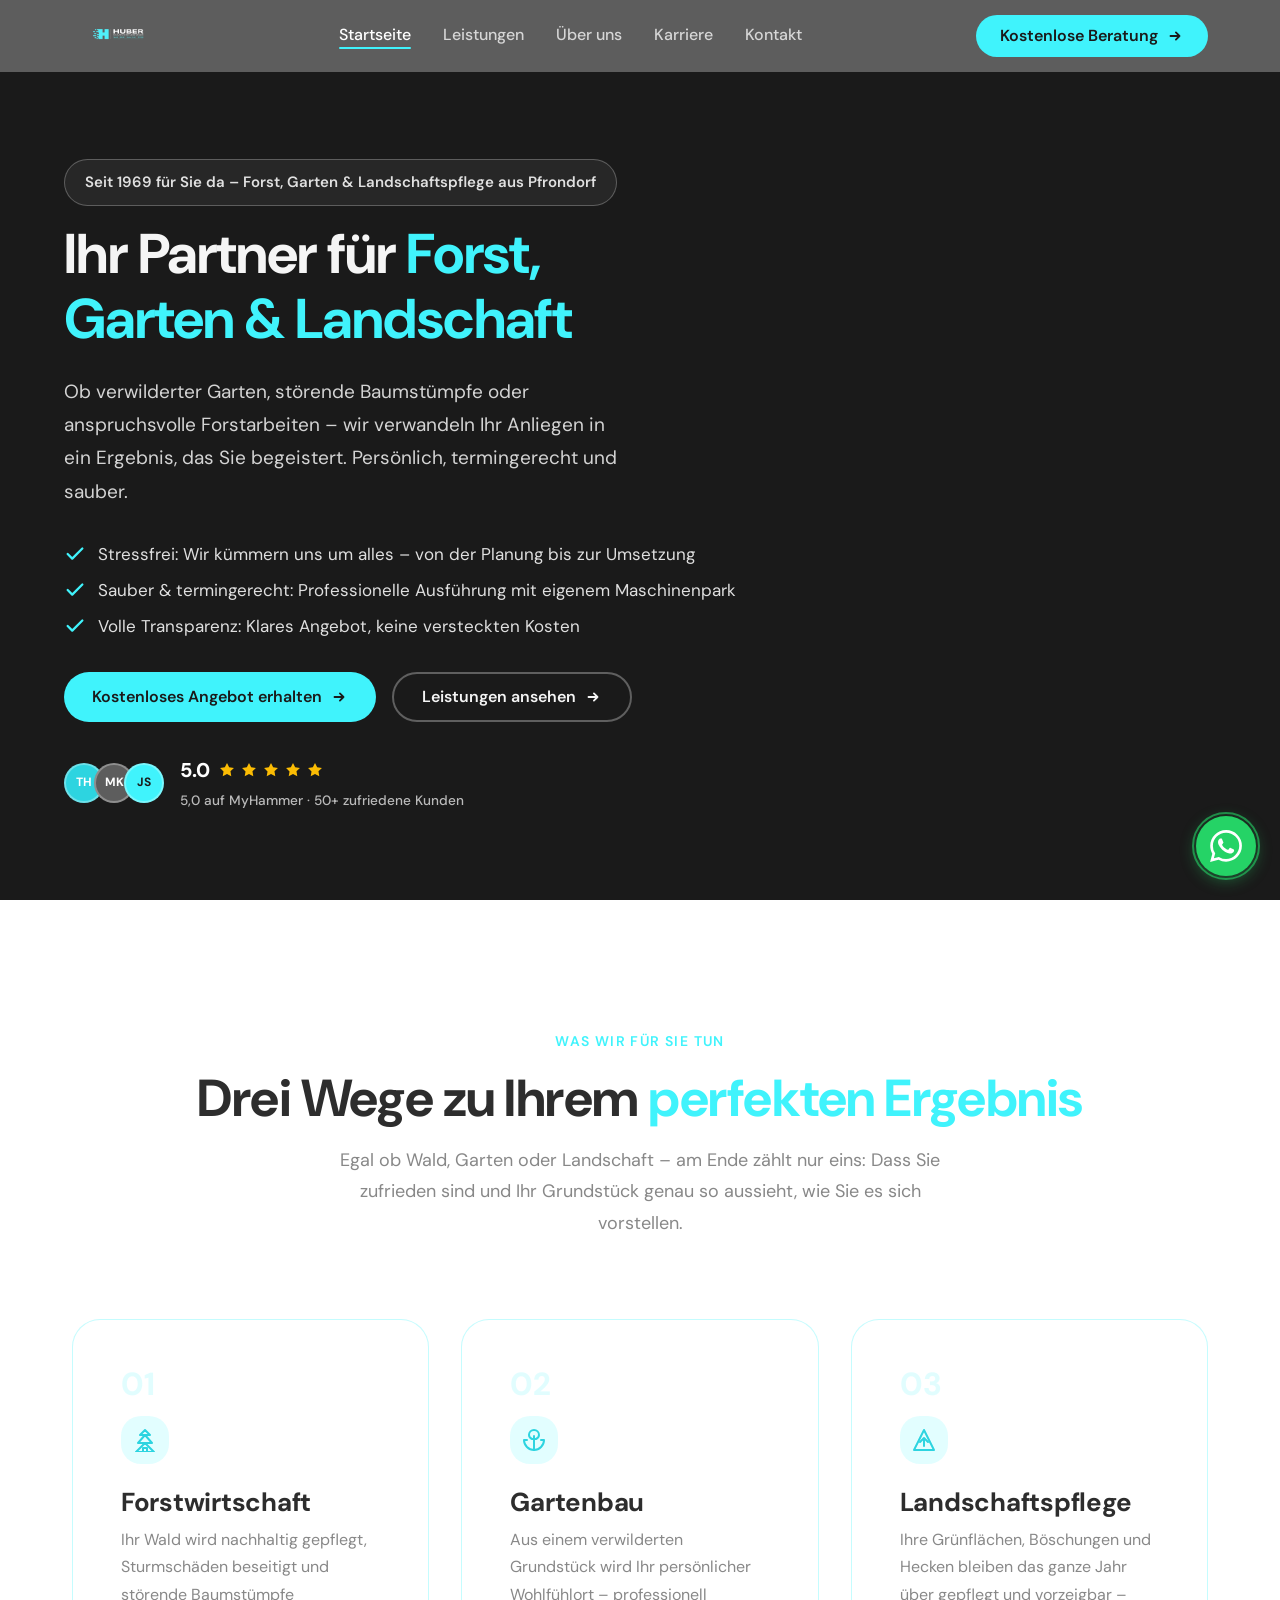
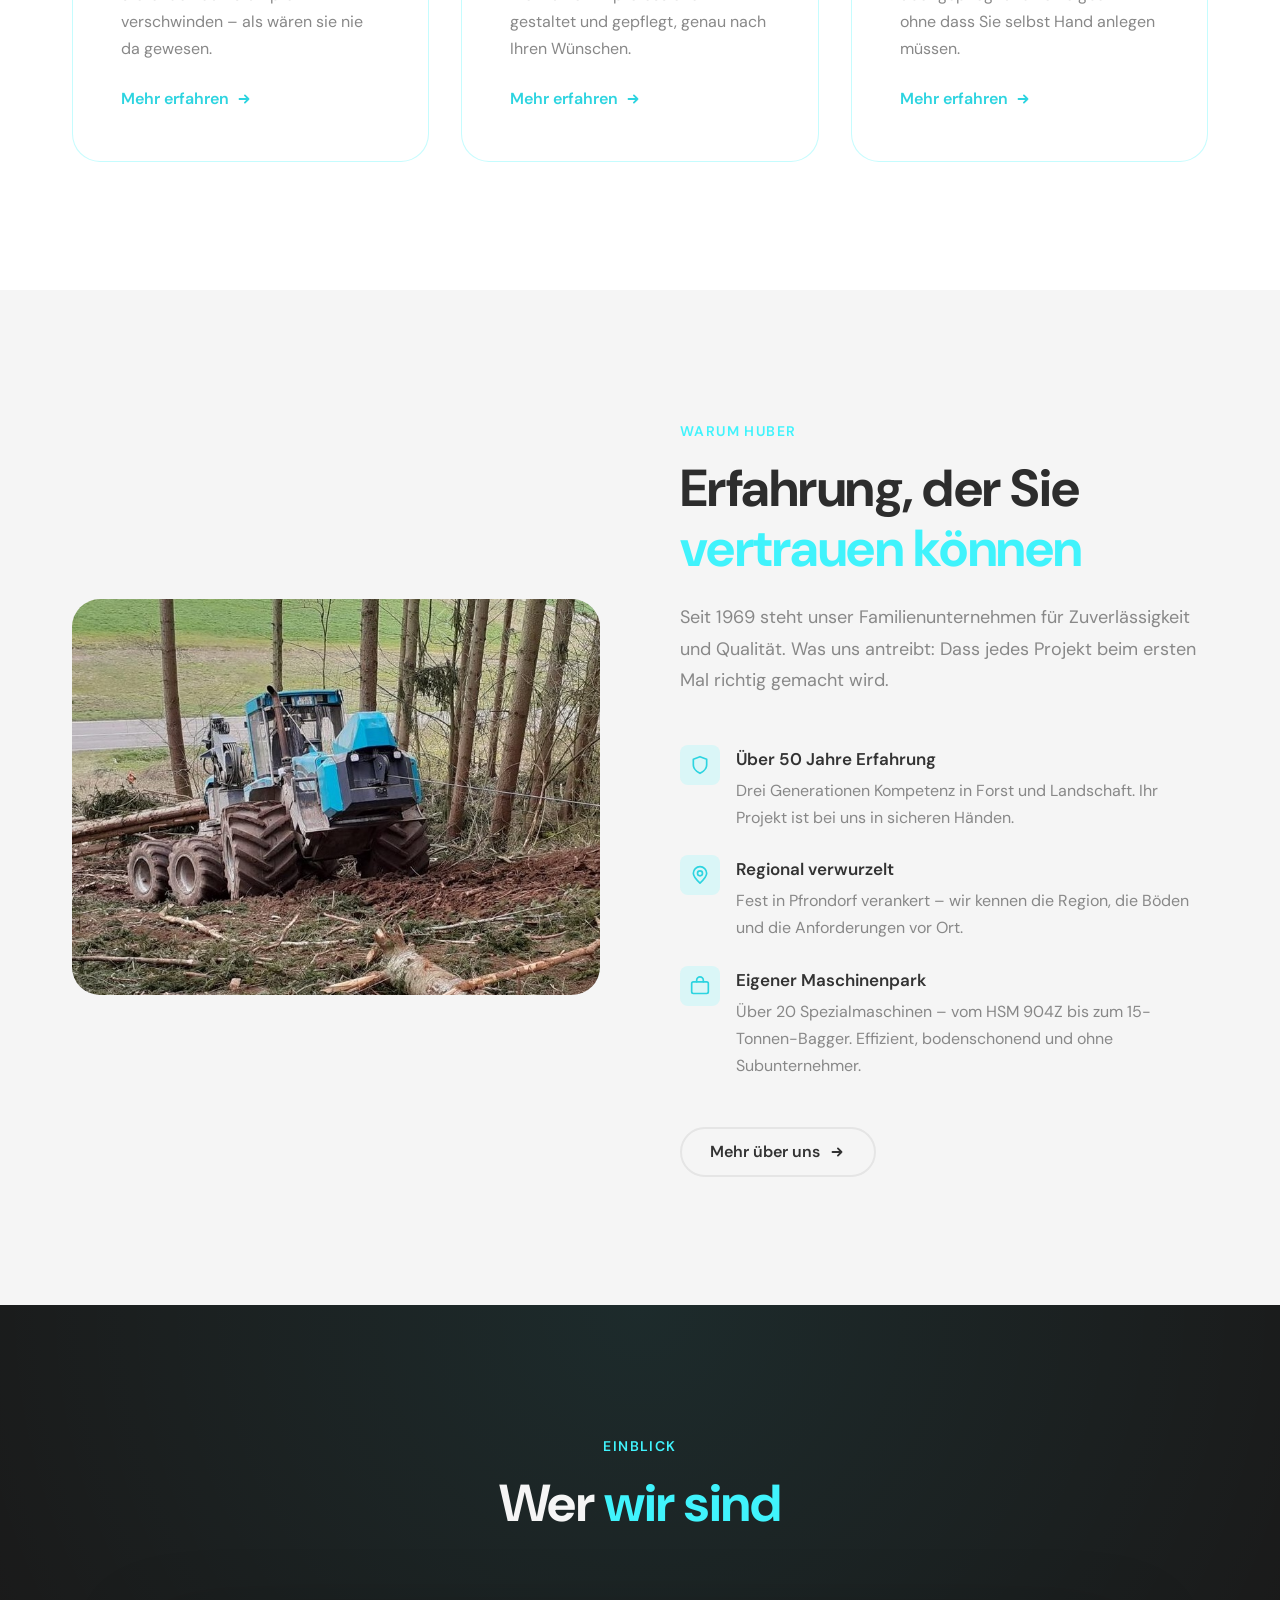
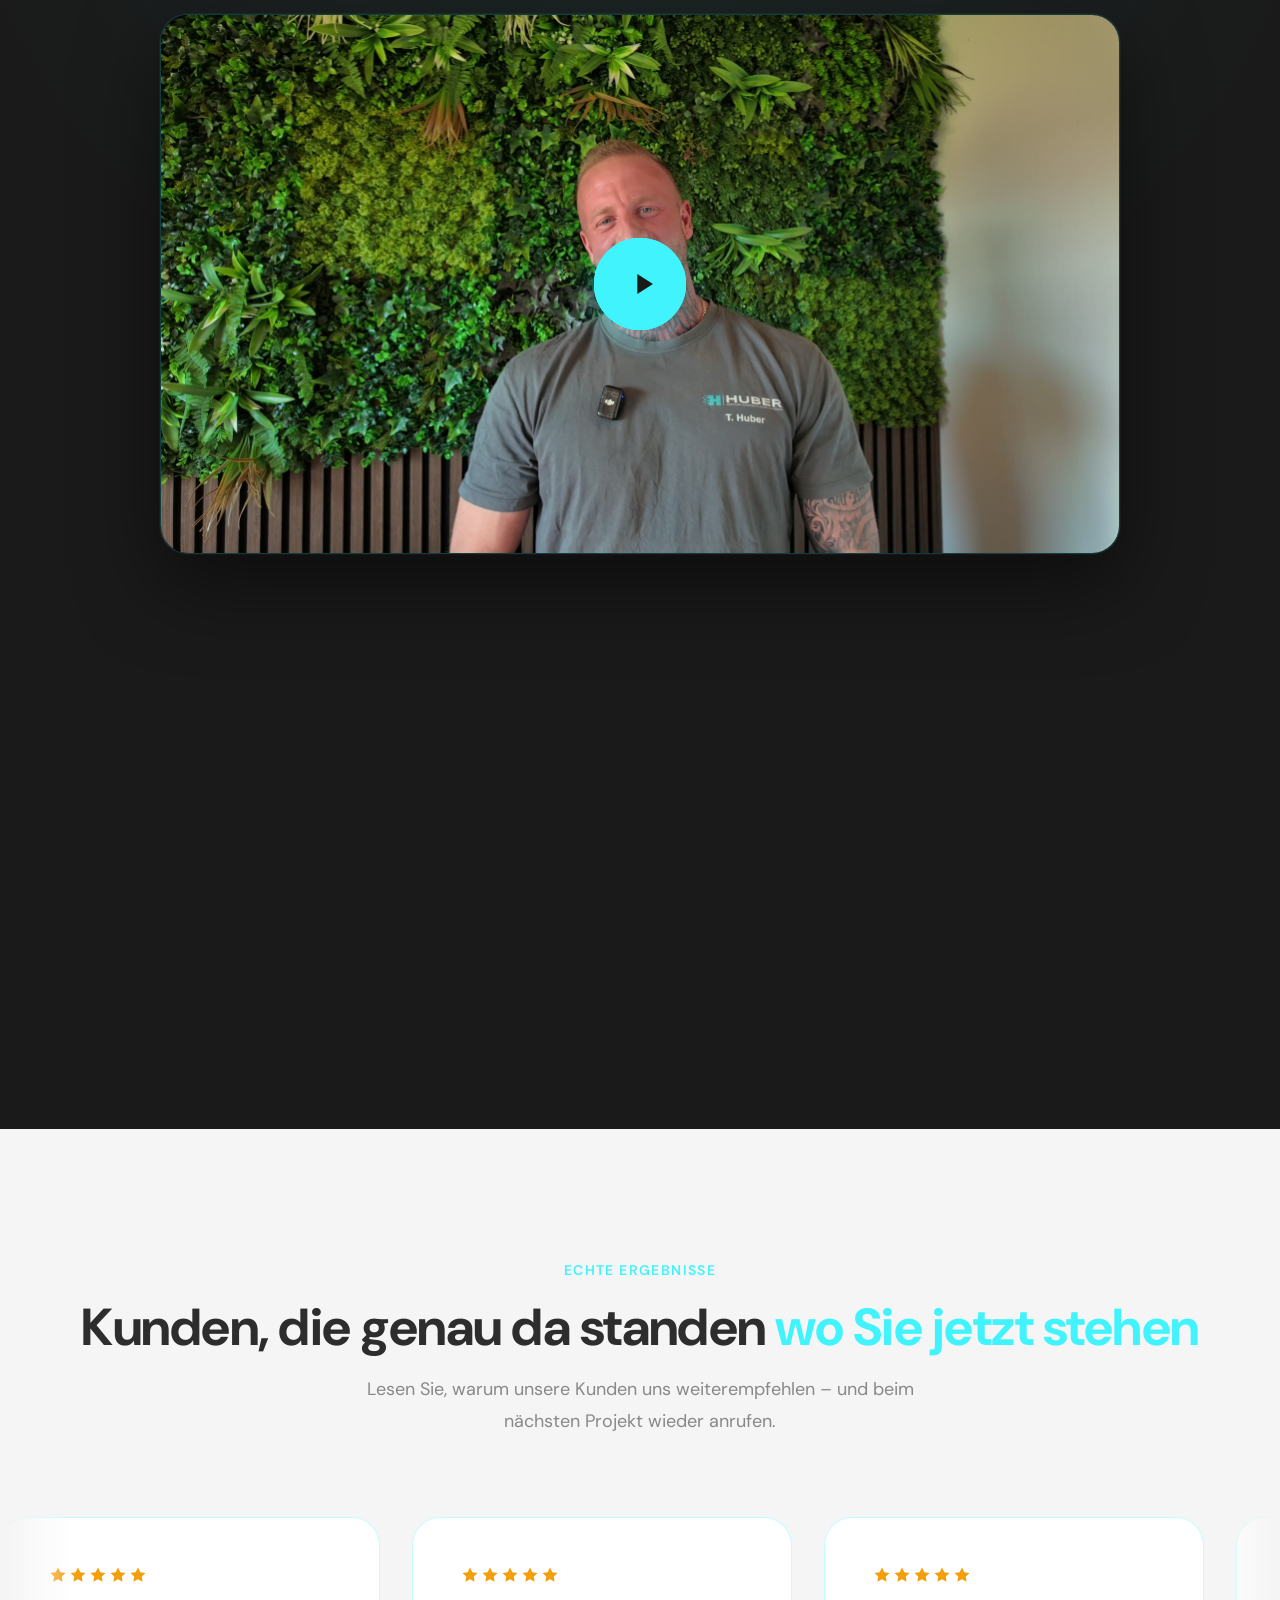
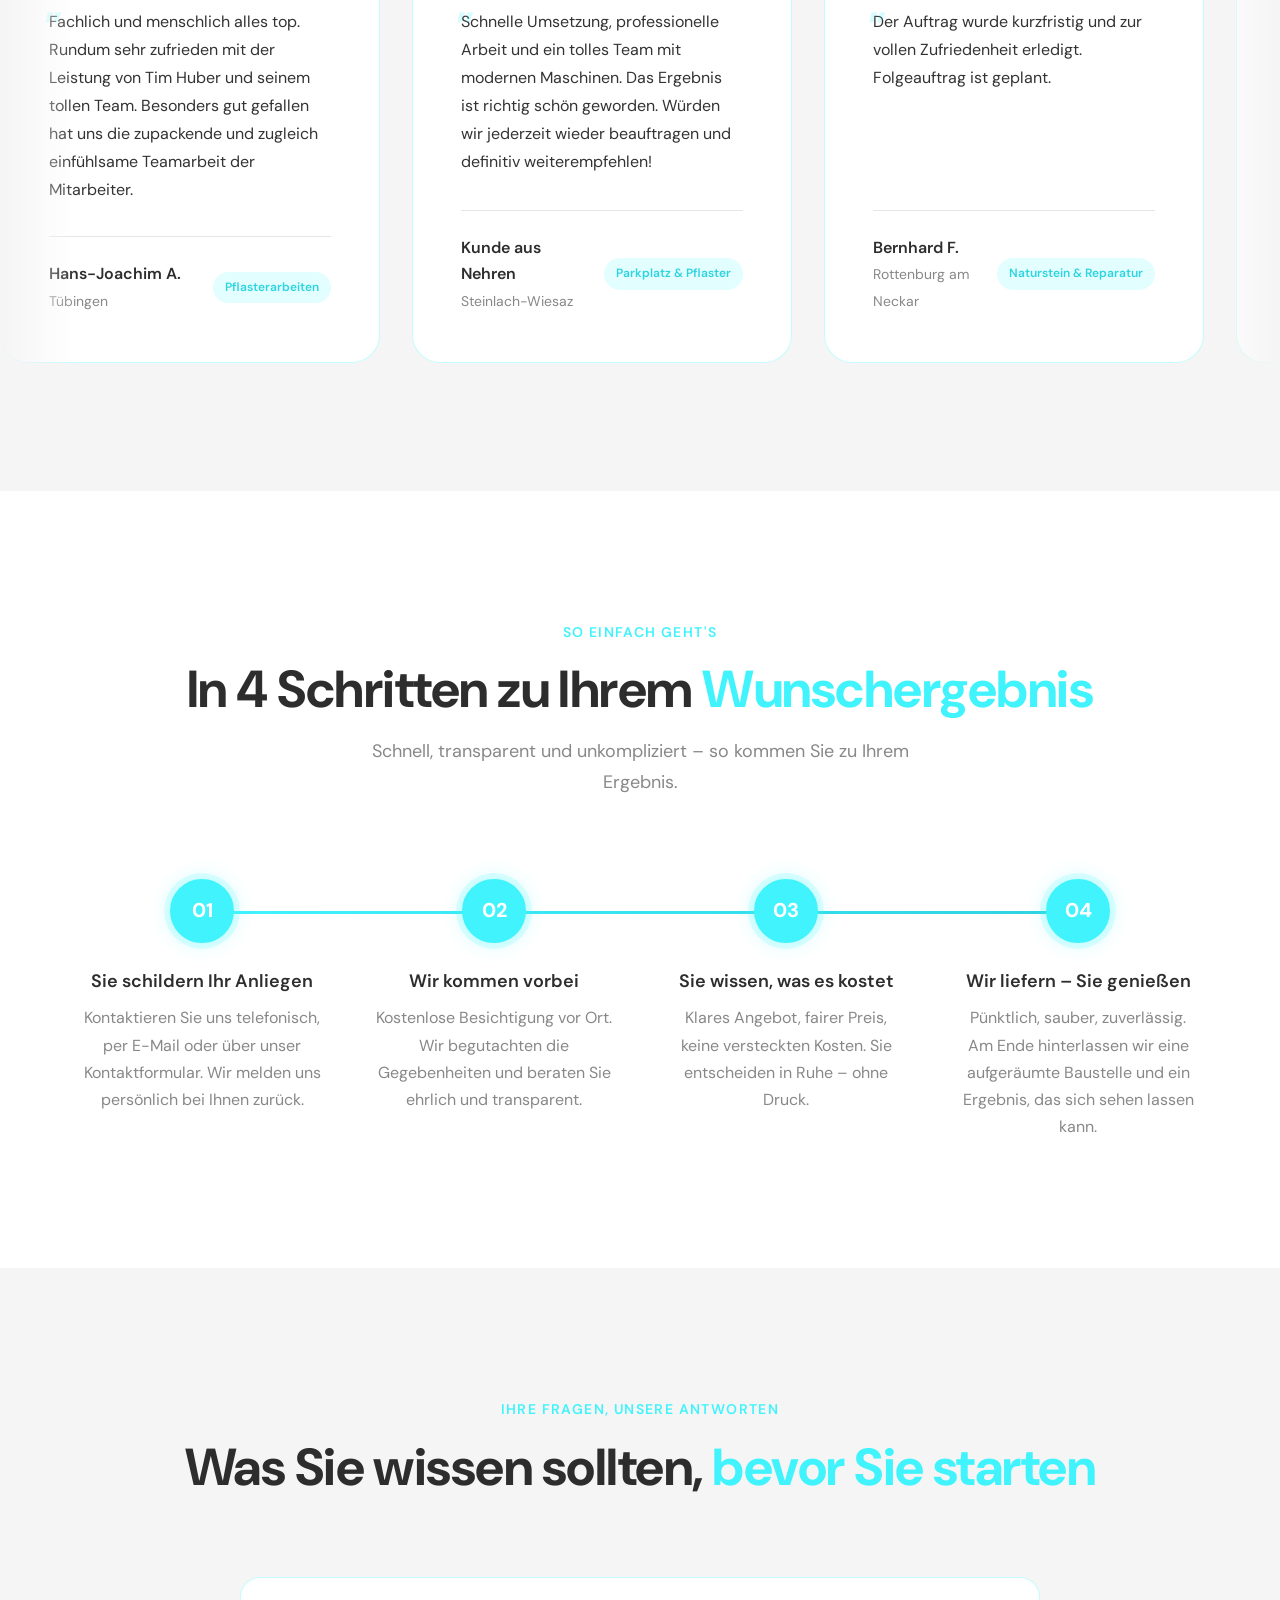
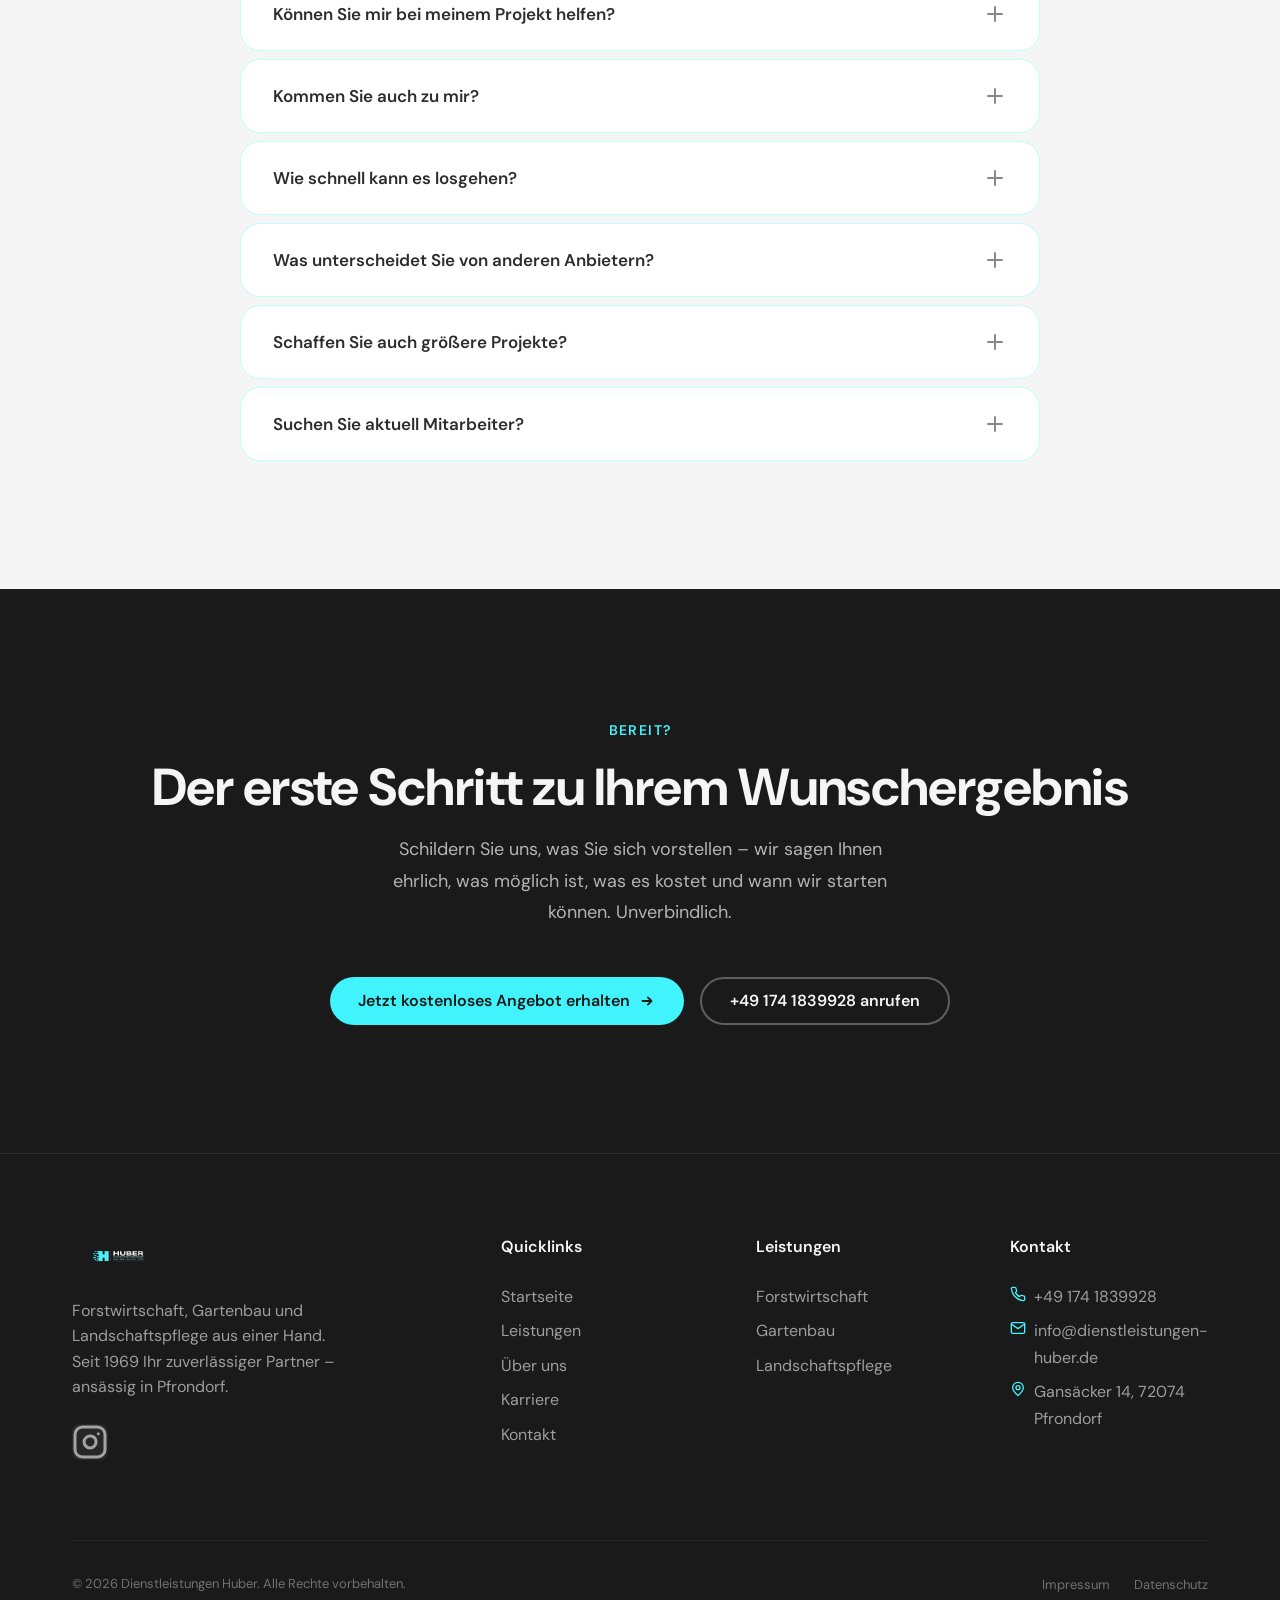
==== commit 9d4abcad: "feat: GF- und Mitarbeiter-Video integriert - GF-Interview auf Homepage (Sektion "Einblick - Wer wir " ====
--- a/index.html
+++ b/index.html
@@ -216,6 +216,30 @@
   </section>
 
   <!-- ============================================
+       VIDEO – GESCHÄFTSFÜHRER INTERVIEW
+       ============================================ -->
+  <section class="video-section">
+    <div class="container">
+      <div class="video-section__header reveal">
+        <span class="section-label">Einblick</span>
+        <h2>Wer <span class="accent-text">wir sind</span></h2>
+      </div>
+      <div class="video-section__player reveal reveal-delay-1">
+        <div class="video-wrapper">
+          <video preload="metadata" poster="videos/gf-interview-poster.jpg" playsinline>
+            <source src="videos/gf-interview-huber.mp4" type="video/mp4">
+            Ihr Browser unterstützt das Video-Format nicht.
+          </video>
+          <button class="video-play-btn" aria-label="Video abspielen" type="button">
+            <svg viewBox="0 0 24 24"><path d="M8 5v14l11-7z"/></svg>
+          </button>
+        </div>
+      </div>
+      <p class="video-section__caption reveal reveal-delay-2"><strong>Tim Huber</strong> &middot; Geschäftsführer</p>
+    </div>
+  </section>
+
+  <!-- ============================================
        ZAHLEN & FAKTEN
        ============================================ -->
   <section class="stats">
@@ -672,6 +696,7 @@
 
   <!-- Scripts -->
   <script src="js/main.js"></script>
+  <script src="js/video-player.js"></script>
 <!-- WhatsApp Widget -->
 <div class="wa-widget">
   <a href="https://wa.me/491741839928" target="_blank" rel="noopener" class="wa-widget__btn" aria-label="WhatsApp Nachricht senden">
--- a/css/style.css
+++ b/css/style.css
@@ -1114,6 +1114,152 @@
 }
 .footer__legal a:hover {
   color: var(--accent);
+}
+
+/* ============================================
+   VIDEO PLAYER (Custom Play Button)
+   ============================================ */
+.video-wrapper {
+  position: relative;
+  cursor: pointer;
+  width: 100%;
+  height: 100%;
+}
+.video-wrapper video {
+  width: 100%;
+  height: 100%;
+  object-fit: cover;
+  display: block;
+  background: #000;
+}
+.video-play-btn {
+  position: absolute;
+  top: 50%;
+  left: 50%;
+  width: 92px;
+  height: 92px;
+  background: var(--accent);
+  border-radius: 50%;
+  display: flex;
+  align-items: center;
+  justify-content: center;
+  pointer-events: none;
+  z-index: 5;
+  transform: translate(-50%, -50%) scale(1);
+  transition: opacity 0.4s var(--ease), transform 0.4s var(--ease);
+  box-shadow: 0 8px 32px rgba(64, 243, 252, 0.4);
+}
+.video-play-btn::before,
+.video-play-btn::after {
+  content: '';
+  position: absolute;
+  inset: 0;
+  border-radius: 50%;
+  border: 2px solid var(--accent);
+  pointer-events: none;
+}
+.video-play-btn::before {
+  animation: video-play-pulse 2.4s ease-out infinite;
+}
+.video-play-btn::after {
+  animation: video-play-pulse 2.4s ease-out infinite;
+  animation-delay: 1.2s;
+}
+.video-play-btn svg {
+  width: 34px;
+  height: 34px;
+  fill: var(--bg-dark);
+  margin-left: 5px;
+  position: relative;
+  z-index: 2;
+}
+.video-wrapper:hover .video-play-btn {
+  transform: translate(-50%, -50%) scale(1.08);
+  background: var(--accent-light);
+}
+.video-wrapper.is-playing .video-play-btn {
+  opacity: 0;
+  transform: translate(-50%, -50%) scale(0.6);
+  pointer-events: none;
+}
+@keyframes video-play-pulse {
+  0% {
+    transform: scale(1);
+    opacity: 0.8;
+  }
+  100% {
+    transform: scale(1.6);
+    opacity: 0;
+  }
+}
+@media (max-width: 640px) {
+  .video-play-btn {
+    width: 72px;
+    height: 72px;
+  }
+  .video-play-btn svg {
+    width: 26px;
+    height: 26px;
+  }
+}
+
+/* ============================================
+   VIDEO SECTION (Homepage – GF Interview)
+   ============================================ */
+.video-section {
+  padding: var(--space-3xl) 0;
+  background: var(--bg-dark);
+  position: relative;
+  overflow: hidden;
+}
+.video-section::before {
+  content: '';
+  position: absolute;
+  inset: 0;
+  background: radial-gradient(circle at 50% 0%, rgba(64, 243, 252, 0.08), transparent 60%);
+  pointer-events: none;
+}
+.video-section__header {
+  text-align: center;
+  max-width: 720px;
+  margin: 0 auto var(--space-2xl);
+  position: relative;
+}
+.video-section__header h2 {
+  color: var(--text-light);
+  margin-bottom: var(--space-md);
+}
+.video-section__header p {
+  color: rgba(245, 245, 245, 0.7);
+  font-size: 1.125rem;
+}
+.video-section__player {
+  max-width: 960px;
+  margin: 0 auto;
+  position: relative;
+  border-radius: var(--radius-xl);
+  overflow: hidden;
+  border: 1px solid rgba(64, 243, 252, 0.25);
+  box-shadow: 0 30px 80px rgba(0, 0, 0, 0.5), 0 0 0 1px rgba(255, 255, 255, 0.04);
+  background: #000;
+  aspect-ratio: 16 / 9;
+}
+.video-section__player video {
+  width: 100%;
+  height: 100%;
+  object-fit: cover;
+  display: block;
+}
+.video-section__caption {
+  text-align: center;
+  margin-top: var(--space-md);
+  font-size: 0.9375rem;
+  color: rgba(245, 245, 245, 0.55);
+  position: relative;
+}
+.video-section__caption strong {
+  color: var(--accent);
+  font-weight: 600;
 }
 
 /* ============================================
